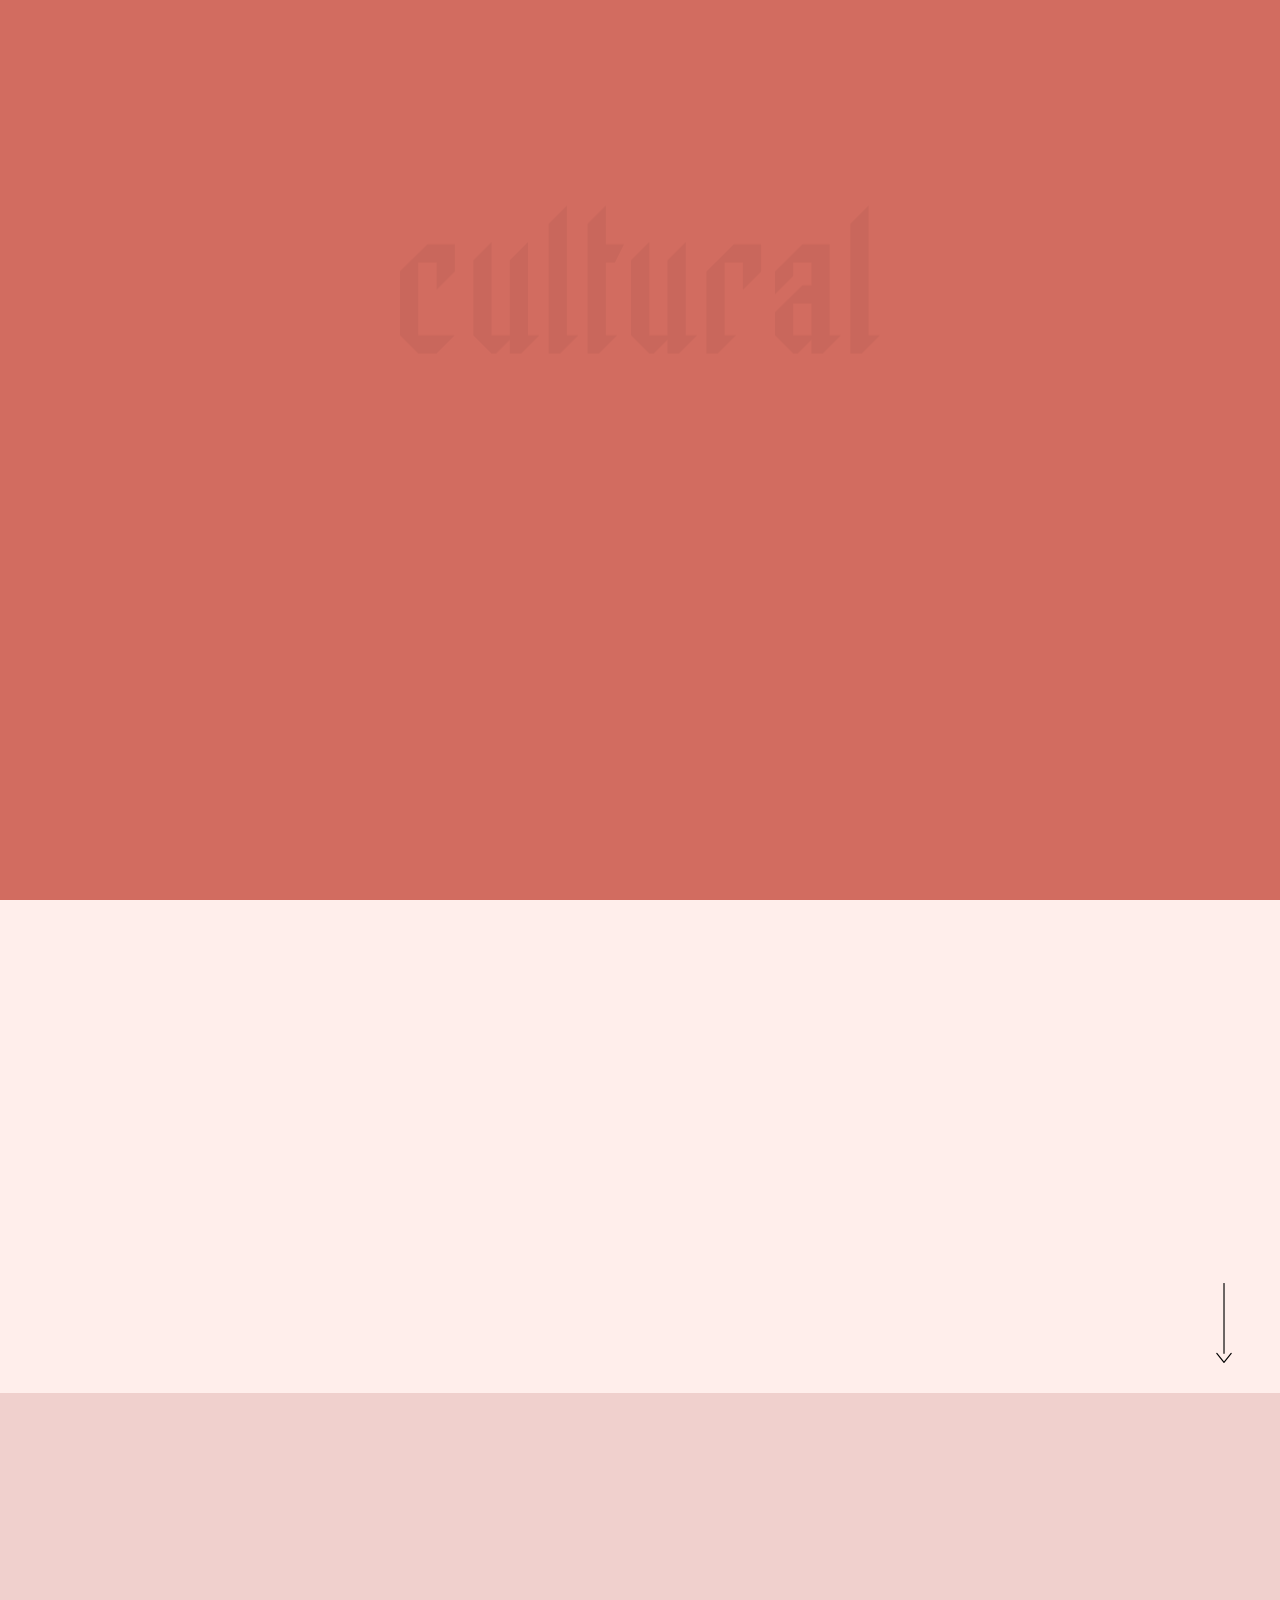
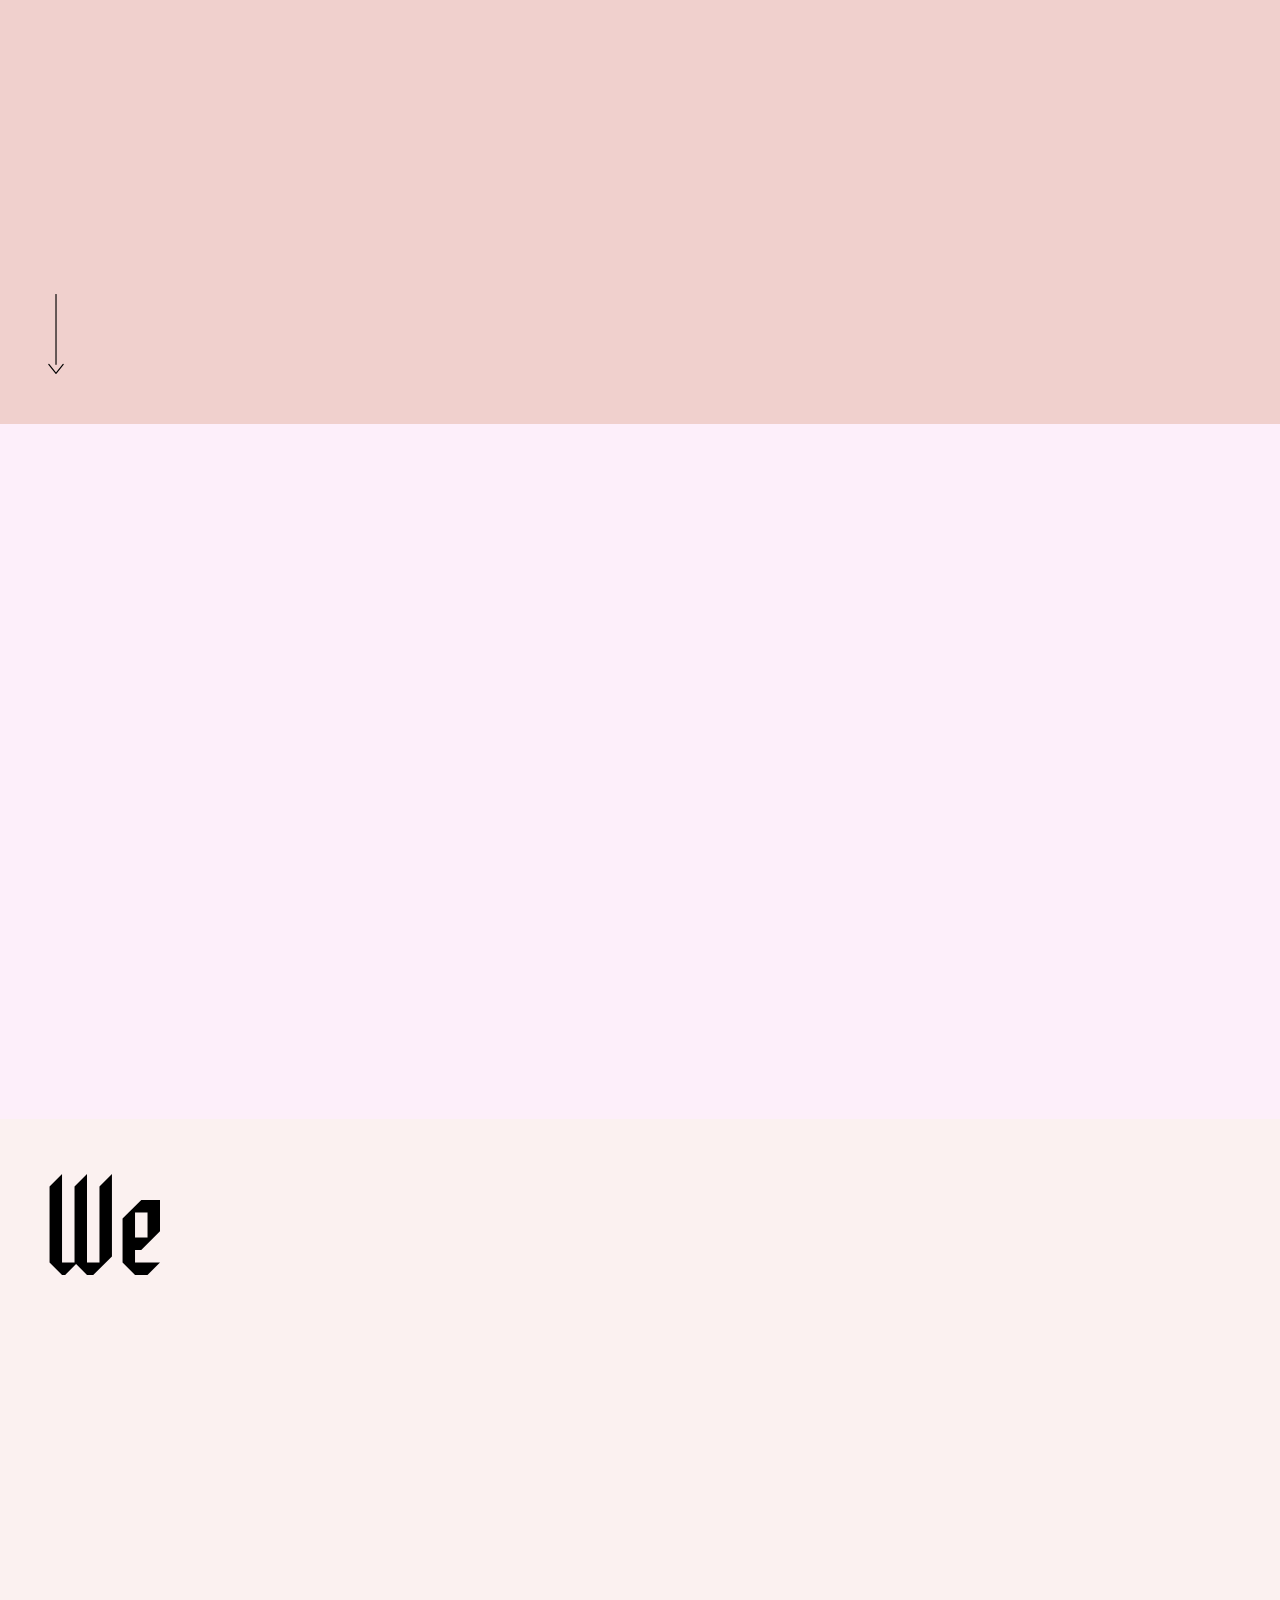
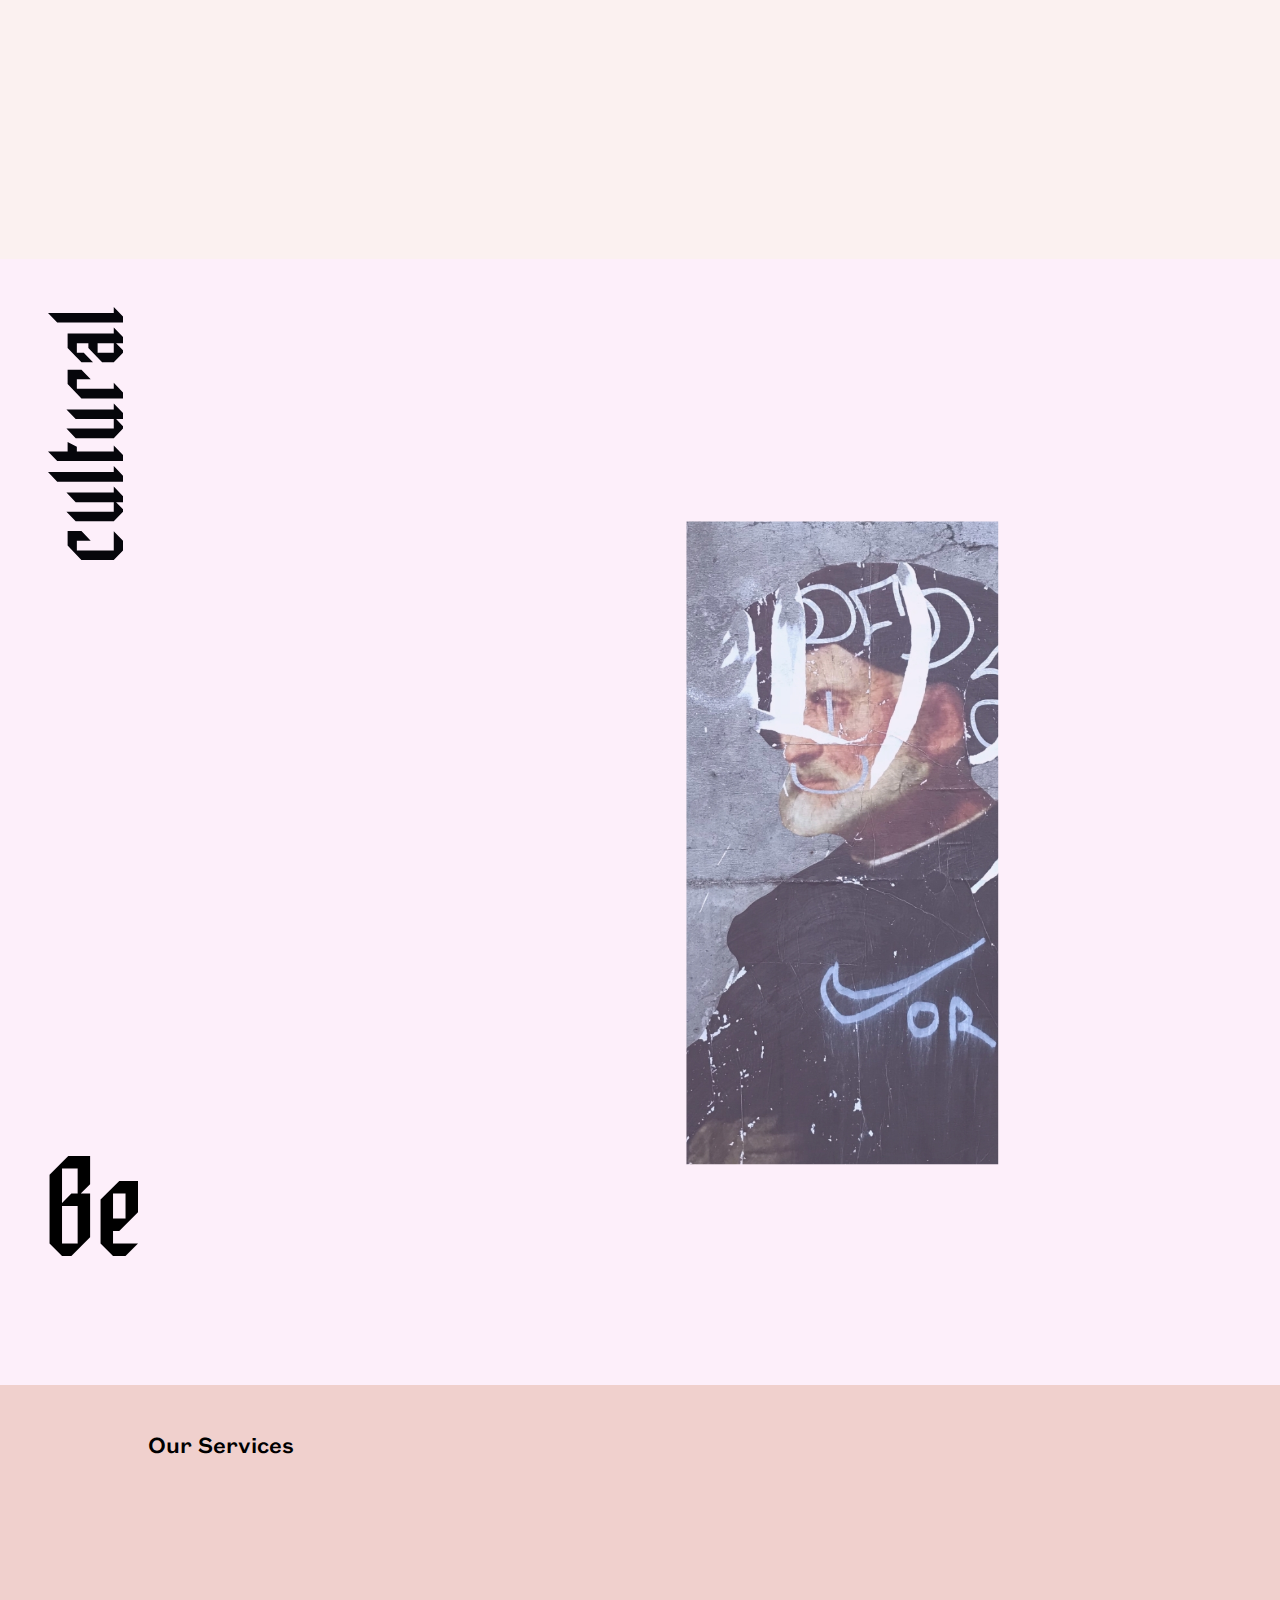
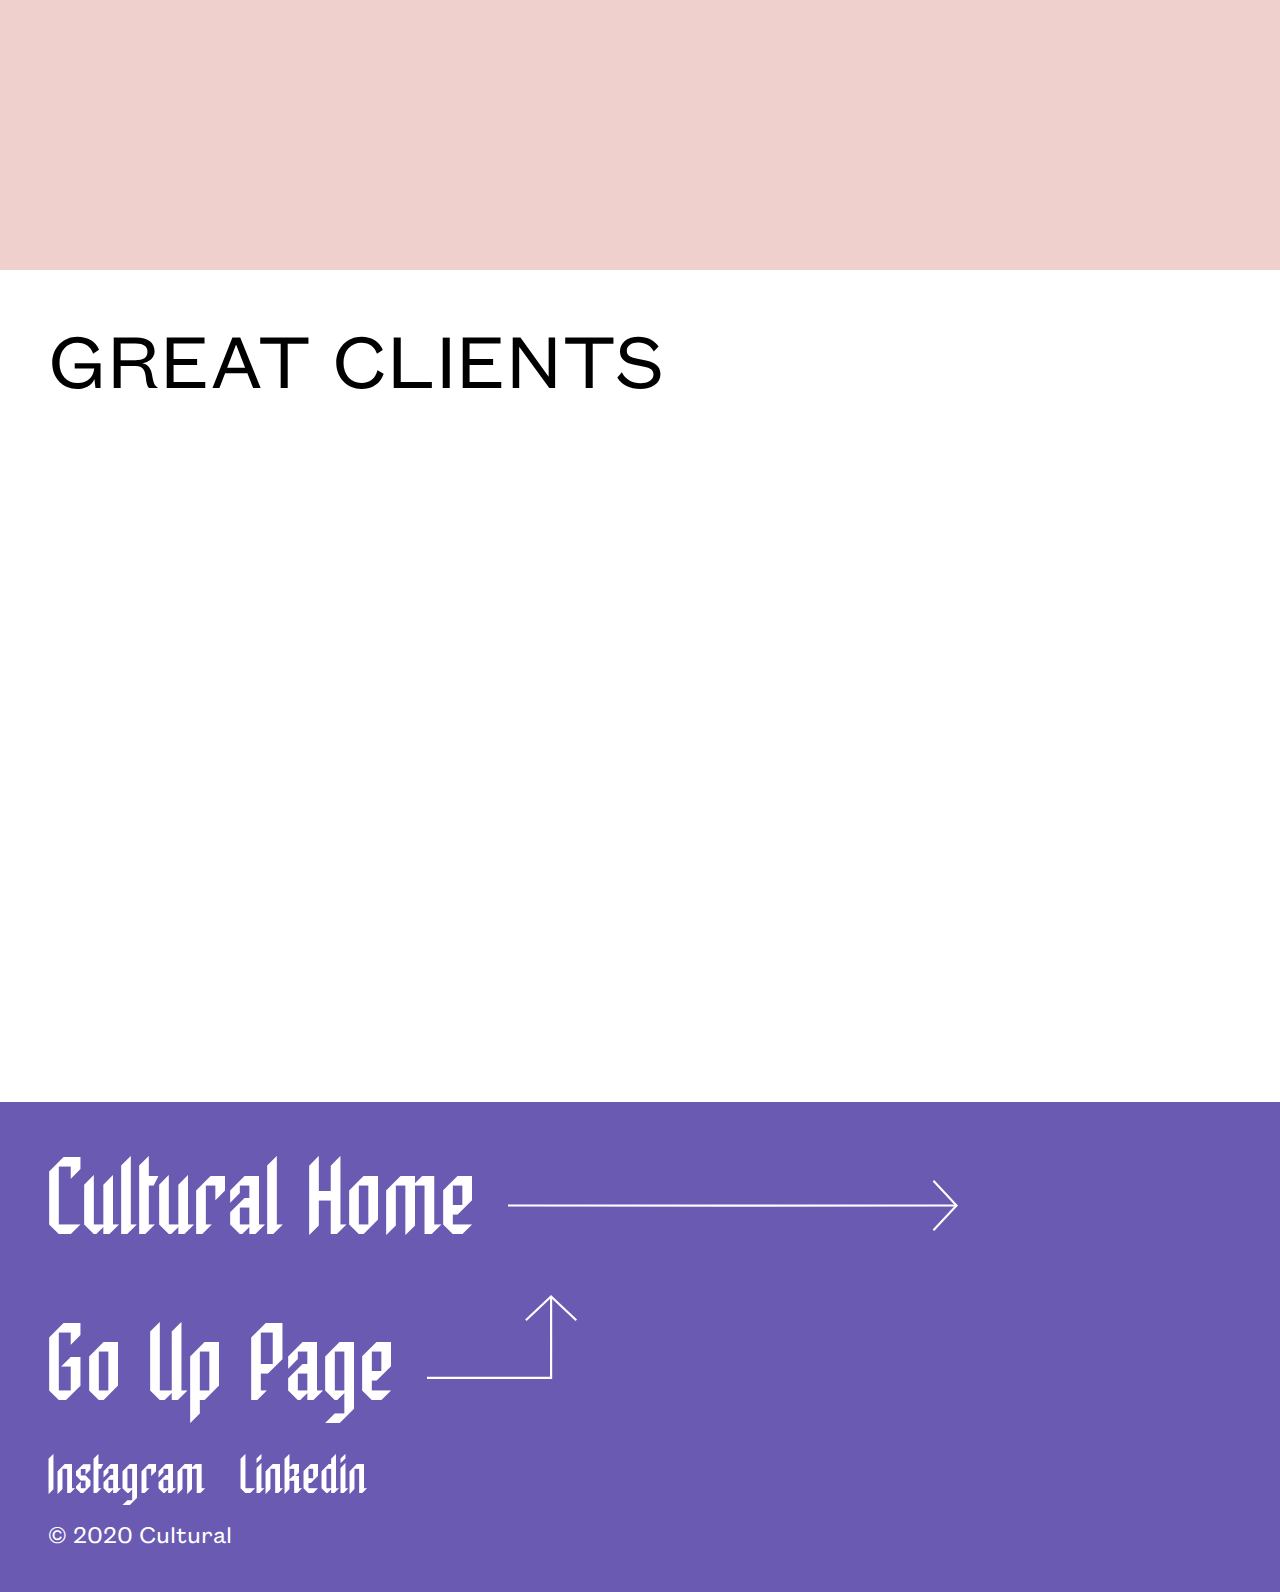
==== about.html @ f769b7cd "9/6" ====
<!doctype html>
<html lang="en">
<head>
    <meta charset="UTF-8">
    <meta name="viewport"
          content="width=device-width, user-scalable=no, initial-scale=1.0, maximum-scale=1.0, minimum-scale=1.0">
    <meta http-equiv="X-UA-Compatible" content="ie=edge">
    <title>Cultural</title>
    <link rel="stylesheet" href="css/style.css">
</head>
<body class="overflow-hidden">
<div class="smooth-scroll">
    <div class="page-container about-page">
        <div class="placeholder-container">
            <span></span>
            <div class="placeholder">
                <div class="placeholder-img w-100 text-center">
                    <img src="images/logo.svg" alt="image"/>
                </div>
            </div>
        </div>

        <header id="header">
            <div class="container-fluid px-lg-5 position-relative">
                <div class="row align-items-center">
                    <div class="col">
                        <div class="head-logo">
                            <a class="logo" href="index.html">
                                <img src="images/logo.svg" alt="image"/>
                            </a>
                        </div><!--head logo-->
                    </div>
                    <div class="col-auto">
                        <ul class="d-lg-flex d-none align-items-center list-unstyled menu-list m-0">
                            <li><a href="work.html">Work</a></li>
                            <li><a href="about.html">About </a></li>
                            <li><a href="connect.html">Connect</a></li>
                        </ul>
                        <div id="menu-btn"
                             class="custom-menu align-items-center justify-content-center d-lg-none d-flex">
                            <div class="menu-line-container">
                                <span class="line1"></span>
                                <span class="line2"></span>
                            </div>
                        </div>
                        <div class="mobile-menu">
                            <ul class="list-unstyled">
                                <li class="one"><a href="work.html">Work</a></li>
                                <li class="tow"><a href="about.html">About </a></li>
                                <li class="three"><a href="connect.html">Connect</a></li>
                            </ul>
                        </div>
                    </div>
                </div>
            </div>
        </header>

        <div class="container-fluid px-lg-5">
            <div class="row">
                <div class="col-12">
                    <section class="position-relative about-first-section">
                        <div class="container1">
                            <div class="big-top-title pb-4">
                                <h2>
                            <span class="text-hidden">
                                We are a Dubai
                            </span>
                                </h2>
                                <h2>
                            <span class="text-hidden">
                                based Creative
                            </span>
                                </h2>
                                <h2>
                            <span class="text-hidden">
                                Raconteurs Studio.
                            </span>
                                </h2>
                            </div>
                            <div class="section-img-container">
                                <div class="row justify-content-center">
                                    <div class="col-lg-8 text-center">
                                        <img src="images/img43.jpg" class="img-fluid" alt="">
                                    </div>
                                </div>
                            </div>
                            <div class="big-top-title pb-lg-5 t-1">
                                <h2>
                            <span class="text-hidden">
                                Cultural represents
                            </span>
                                </h2>
                                <h2>
                            <span class="text-hidden">
                                a group of nomad,
                            </span>
                                </h2>
                                <h2>
                            <span class="text-hidden">
                                modern storytellers.
                            </span>
                                </h2>
                            </div>
                        </div>
                        <a href="javascript:void(0)" data-goTo="#section-2" class="arrow-down arrow-down-right go-to">
                            <img src="images/arrow-down.svg" alt="">
                        </a>
                    </section>

                </div>
            </div>
        </div>
        <section class=" about-second-section py-4" id="section-2">
            <div class="container-fluid px-lg-5">
                <div class="position-relative">
                    <h2>
                        For the culture, by
                        <br>
                        the culture.
                    </h2>

                    <div class="description-container text-right d-pl">
                        <p>
                            Cultural is a branding identity development agency that gravitates around one central point:
                            <br>
                            identifying the clients identity.
                            <br>
                            A narrative spoken by you, and visualized by us.
                        </p>
                    </div>

                    <a href="javascript:void(0)" data-goTo="#section-3" class="arrow-down arrow-down-left go-to">
                        <img src="images/arrow-down.svg" alt="">
                    </a>
                </div>
            </div>
        </section>
        <div class="bg-1">
            <div class="container-fluid px-lg-5">
                <section class="about-third-section pt-4 pb-lg-4 position-relative " id="section-3">
                    <div class="row mt-lg-4">
                        <div class="col-lg-9">
                            <img src="images/img44.jpg" class="full-width-img" alt="">
                        </div>
                        <div class="col-lg-3">
                            <div class="position-relative">
                                <div class="desc-2-container">
                                    <p>
                                        Stimulated by the essence of culture, inspired to share their vision as
                                        connoisseur creators to be the pioneers of illuminating the stories of
                                        storytellers.
                                        <br>
                                        Thus, Cultural was born.
                                    </p>
                                </div>
                            </div>
                        </div>
                    </div>

                    <a href="javascript:void(0)" data-goTo="#section-4" class="arrow-down arrow-down-right go-to">
                        <img src="images/arrow-down.svg" alt="">
                    </a>
                </section>
            </div>
        </div>

        <div class="bg-2">
            <div class="container-fluid px-lg-5">
                <section class="about-fourth-section position-relative py-4 pb-lg-5  " id="section-4">
                    <span class="v-line"></span>
                    <div class="row mt-lg-4">
                        <div class="col-auto order-lg-0 order-1 pr-0">
                            <h3 class="we">
                                We
                            </h3>
                        </div>
                        <div class="col-lg-4 col order-lg-1 order-2">
                            <div class="position-relative">
                                <div class="desc-3-container">
                                    <p>
                                        are ‘visual tellers’ rather than storytellers, we believe in creating,
                                        expressing and carrying the responsibility to convey your story spot-on, setting
                                        the bar higher, tapping into culture, creating meaning and making that identity
                                        real.
                                    </p>
                                </div>
                            </div>
                        </div>
                        <div class="col-lg order-lg-2 order-0">
                            <img src="images/img45.jpg" class="full-width-img" alt="">
                        </div>
                    </div>
                </section>
            </div>
        </div>

        <div class="bg-1">
            <div class="container-fluid px-lg-5">
                <section class="about-fifth-section py-5 position-relative">
                    <span class="v-line"></span>
                    <div class="cultural-section">
                        <div class="row">
                            <div class="col-auto">
                                <img src="images/logo-v.svg" alt="">
                            </div>
                            <div class="col">
                                <p>
                                    We believe in creating your brand image, name, and strategy to demonstrate your sole
                                    vision with uncultivated new concepts through powerful designs and appealing
                                    concepts.
                                </p>
                            </div>
                        </div>
                    </div>
                    <div class="section-img-container">
                        <div class="row justify-content-end">
                            <div class="col-lg-8">
                                <img src="images/img46.jpg" class="full-width-img clip-path" alt="">
                            </div>
                        </div>
                    </div>
                    <div class="be-section">
                        <div class="row align-items-lg-center">
                            <div class="col-auto">
                                <h3 class="be">
                                    Be
                                </h3>
                            </div>
                            <div class="col">
                                <p>
                                    engaged in all phases and aspects, to fully create your visual movement.
                                </p>
                            </div>
                        </div>
                    </div>
                </section>
            </div>
        </div>

        <section class="our-service-section  py-lg-5 py-4">
            <div class="container-fluid px-lg-5">
                <div class="our-service-outer position-relative">
                    <div class="v-line"></div>
                    <div class="row">
                        <div class="col-lg-12">
                            <h4 class="title-1">
                                Our Services
                            </h4>
                            <div class="service-accordion">
                                <div id="accordion">
                                    <div class="card">
                                        <div class="card-header" id="headingOne">
                                            <h5 class="mb-0">
                                                <button class="btn btn-link" data-toggle="collapse"
                                                        data-target="#collapseOne" aria-expanded="false"
                                                        aria-controls="collapseOne">
                                                    Brand Strategy
                                                </button>
                                            </h5>
                                        </div>

                                        <div id="collapseOne" class="collapse" aria-labelledby="headingOne"
                                             data-parent="#accordion">
                                            <div class="card-body">
                                                <ul class="list-unstyled">
                                                    <li>brand story</li>
                                                    <li>Discovery & research</li>
                                                    <li>
                                                        Competitors brand positioning
                                                    </li>
                                                    <li>
                                                        Brand values
                                                    </li>
                                                    <li>
                                                        Brand persona & benefits
                                                    </li>
                                                    <li>
                                                        Brand voice & personality
                                                    </li>
                                                    <li>
                                                        Naming
                                                    </li>
                                                </ul>
                                            </div>
                                        </div>
                                    </div>
                                    <div class="card">
                                        <div class="card-header" id="headingTwo">
                                            <h5 class="mb-0">
                                                <button class="btn btn-link collapsed" data-toggle="collapse"
                                                        data-target="#collapseTwo" aria-expanded="false"
                                                        aria-controls="collapseTwo">
                                                    Brand Identity
                                                </button>
                                            </h5>
                                        </div>
                                        <div id="collapseTwo" class="collapse" aria-labelledby="headingTwo"
                                             data-parent="#accordion">
                                            <div class="card-body">
                                                <ul class="list-unstyled">
                                                    <li>Logo identity system</li>
                                                    <li>Brand messaging</li>
                                                    <li>
                                                        Brand language
                                                    </li>
                                                </ul>
                                            </div>
                                        </div>
                                    </div>
                                    <div class="card">
                                        <div class="card-header" id="headingThree">
                                            <h5 class="mb-0">
                                                <button class="btn btn-link collapsed" data-toggle="collapse"
                                                        data-target="#collapseThree" aria-expanded="false"
                                                        aria-controls="collapseThree">
                                                    Brand Communication
                                                </button>
                                            </h5>
                                        </div>
                                        <div id="collapseThree" class="collapse" aria-labelledby="headingThree"
                                             data-parent="#accordion">
                                            <div class="card-body">
                                                <ul class="list-unstyled">
                                                    <li>Print collaterals ( stationery elements, packaging)</li>
                                                    <li>Online & offline activation ( campaign)</li>
                                                    <li>
                                                        Digital collaterals ( marketing activation , App/Web/Social
                                                        media planning )
                                                    </li>
                                                    <li>
                                                        Outdoor activations ( stands & advertisement )
                                                    </li>
                                                </ul>
                                            </div>
                                        </div>
                                    </div>
                                </div>
                            </div>
                        </div>
                    </div>
                </div>
            </div>
        </section>

        <section class="our-client-section py-5">
            <div class="container-fluid px-lg-5">
                <h2>
                    GREAT CLIENTS
                </h2>
                <div class="row justify-content-center">
                    <div class="col-lg-10">
                        <div class="row justify-content-center">
                            <div class="col-lg-4 col-6">
                                <div class="clint-img-container">
                                    <img src="images/client/1.png" alt="">
                                </div>
                            </div>
                            <div class="col-lg-4 col-6">
                                <div class="clint-img-container">
                                    <img src="images/client/2.png" alt="">
                                </div>
                            </div>
                            <div class="col-lg-4 col-6">
                                <div class="clint-img-container">
                                    <img src="images/client/3.png" alt="">
                                </div>
                            </div>
                            <div class="col-lg-4 col-6">
                                <div class="clint-img-container">
                                    <img src="images/client/4.png" alt="">
                                </div>
                            </div>
                            <div class="col-lg-4 col-6">
                                <div class="clint-img-container">
                                    <img src="images/client/5.png" alt="">
                                </div>
                            </div>
                            <div class="col-lg-4 col-6">
                                <div class="clint-img-container">
                                    <img src="images/client/6.png" alt="">
                                </div>
                            </div>
                            <div class="col-lg-4 col-6">
                                <div class="clint-img-container">
                                    <img src="images/client/7.png" alt="">
                                </div>
                            </div>
                            <div class="col-lg-4 col-6">
                                <div class="clint-img-container">
                                    <img src="images/client/8.png" alt="">
                                </div>
                            </div>
                            <div class="col-lg-4 col-6">
                                <div class="clint-img-container">
                                    <img src="images/client/9.png" alt="">
                                </div>
                            </div>
                            <div class="col-lg-4 col-6">
                                <div class="clint-img-container">
                                    <img src="images/client/10.png" alt="">
                                </div>
                            </div>
                            <div class="col-lg-4 col-6">
                                <div class="clint-img-container">
                                    <img src="images/client/11.png" alt="">
                                </div>
                            </div>
                        </div>
                    </div>
                </div>

            </div>
        </section>

        <footer class="main-footer">
            <div class="container-fluid px-lg-5">
                <div>
                    <a href="index.html" class="big-footer-link d-inline-block">
                        <div class="row align-items-center">
                            <div class="col-auto">
                                Cultural Home
                            </div>
                            <div class="col">
                                <img src="images/arrow-right.svg" class="img-fluid arrow-right" alt="">
                            </div>
                        </div>
                    </a>
                </div>
                <div class=" mt-3">
                    <a href="javascript:void(0)" data-goto="#header" class="big-footer-link go-to d-inline-block">
                        <div class="row align-items-end">
                            <div class="col-auto">
                                Go Up Page
                            </div>
                            <div class="col-lg-auto col">
                                <img src="images/arrow-up.svg" class="img-fluid arrow-up" alt="">
                            </div>
                        </div>
                    </a>
                </div>
                <ul class="footer-social list-inline">
                    <li class="list-inline-item">
                        <a href="#">
                            Instagram
                        </a>
                    </li>
                    <li class="list-inline-item">
                        <a href="#">
                            Linkedin
                        </a>
                    </li>
                </ul>
                <p>
                    © 2020 Cultural
                </p>
            </div>
        </footer>
    </div>
</div>


<script src="js/jquery-3.4.1.min.js"></script>
<!--page js-->
<script src="js/bootstrap.min.js"></script>
<script src="js/gsap.min.js"></script>
<script src="js/ScrollTrigger.min.js"></script>
<script src="js/ScrollToPlugin.min.js"></script>
<script src="js/locomotive-scroll.min.js"></script>
<script src="js/main.js"></script>
<script>


</script>
</body>
</html>
---- css/style.css ----
@import url(bootstrap.min.css);@import url(locomotive-scroll.css);@font-face{font-family:Grotesk;src:url(../fonts/FoundersGroteskText-Regular.otf);font-weight:400}@font-face{font-family:Grotesk;src:url(../fonts/FoundersGroteskText-Medium.otf);font-weight:500}@font-face{font-family:Grotesk;src:url(../fonts/FoundersGroteskText-Bold.otf);font-weight:700}@font-face{font-family:Blak;src:url(../fonts/BlakNormal.otf);font-weight:700}body{color:#000;font-family:Grotesk, 'sans-serif'}a{text-decoration:none;-webkit-transition:all ease-in-out 0.3s;transition:all ease-in-out 0.3s}a:hover{text-decoration:none}.page-container{position:relative;background-color:#f5f5f5;padding-top:110px}.page-container.about-page{background-color:#FFEEEB}.page-container.about-page footer.main-footer{margin-top:0}.placeholder-container{overflow:hidden;position:fixed;top:0;left:0;right:0;width:100%;height:100vh;z-index:10000;bottom:0}.placeholder-container span{position:absolute;width:250%;height:100vh;z-index:99;left:-75%;top:0;background-color:#000}.placeholder-container .placeholder{position:absolute;width:250%;height:100vh;z-index:99999;background-color:#D26C60;left:-75%;top:0;display:-webkit-box;display:-ms-flexbox;display:flex;-webkit-box-orient:vertical;-webkit-box-direction:normal;-ms-flex-direction:column;flex-direction:column;-webkit-box-align:center;-ms-flex-align:center;align-items:center;-webkit-box-pack:center;-ms-flex-pack:center;justify-content:center}.placeholder-container .placeholder img{width:15%;height:auto;opacity:1;-webkit-animation-name:arrow-animate;animation-name:arrow-animate;-webkit-animation-duration:3s;animation-duration:3s;-webkit-animation-iteration-count:infinite;animation-iteration-count:infinite}.main-wrapper{position:relative;height:100vh;background-color:#D26C60}#header{position:absolute;right:0;top:0;left:0;z-index:10;padding:30px 0}#header .logo img{opacity:0;height:50px;width:auto}@media (max-width: 991.98px){#header .logo img{height:40px}}#header .menu-list li:not(:last-child){margin-right:30px}#header .menu-list li{opacity:0;-webkit-transform:scale(0.5) translateX(-70px);transform:scale(0.5) translateX(-70px)}#header .menu-list li a{font-weight:500;font-size:30px;color:#000;-webkit-transition:all ease-in-out 0.6s;transition:all ease-in-out 0.6s}#header .menu-list li.hover a{color:#000}#header .menu-list li.notHover a{color:rgba(0,0,0,0.5)}#myVideo{position:fixed;right:0;top:0;bottom:0;display:block;margin:0 auto;min-width:100%;min-height:100%}#footer{background-color:rgba(210,108,96,0.8);position:absolute;bottom:0;right:0;left:0;z-index:9;padding:10px 0}#footer p{font-size:30px}@media (max-width: 991.98px){#footer p{font-size:20px}}#footer a{color:#000;font-size:30px;font-family:Blak, "sans-serif"}@media (max-width: 991.98px){#footer a{font-size:20px}}#footer a:first-child{margin-right:15px}#footer a:hover{color:#6A5AB2}.mobile-menu{overflow:hidden;opacity:0;display:none;-webkit-box-align:center;-ms-flex-align:center;align-items:center;-webkit-box-pack:center;-ms-flex-pack:center;justify-content:center;position:fixed;top:0;left:0;right:0;height:100vh;z-index:11;background-color:#D26C60;width:100%}.mobile-menu ul{margin:0}.mobile-menu ul li{opacity:0;text-align:center}.mobile-menu ul li:nth-child(odd){-webkit-transform:translateX(150px);transform:translateX(150px)}.mobile-menu ul li.tow{-webkit-transform:translateX(-150px);transform:translateX(-150px)}.mobile-menu ul li:not(:last-child){margin-bottom:20px}.mobile-menu ul li a{font-size:70px;font-weight:500;color:#000}#menu-btn{position:absolute;top:50%;-webkit-transform:translateY(-50%);transform:translateY(-50%);right:15px;z-index:12;height:60px;width:60px;border-radius:50%;border:1px solid #000;cursor:pointer}#menu-btn .menu-line-container{width:100%;position:relative}#menu-btn span{position:absolute;width:70%;left:50%;-webkit-transform:translateX(-50%);transform:translateX(-50%);height:2px;background-color:#000}#menu-btn span.line1{top:-5px}#menu-btn span.line2{top:5px}.big-top-title.big-top-title-2 h2{font-size:7.2vw}.big-top-title.big-top-title-2 h2.title-big-2{font-size:7vw;height:7.2vw}.big-top-title.big-top-title-2 h2.title-big-2 span{top:-2vw}.big-top-title h2{font-size:8.2vw;font-weight:500;overflow:hidden;position:relative;height:9.2vw;margin:0}.big-top-title h2 span{position:absolute;z-index:4;display:block;line-height:9vw}@media (min-width: 992px){.first-section{height:calc(100vh - 110px)}}.arrow-down{position:absolute;bottom:40px;-webkit-animation-name:arrow-animate;animation-name:arrow-animate;-webkit-animation-duration:2s;animation-duration:2s;-webkit-animation-iteration-count:infinite;animation-iteration-count:infinite}.arrow-down img{height:80px;width:auto}@media (max-width: 1199.98px){.arrow-down{display:none}}.arrow-down-right{right:0}.arrow-down-left{left:0}@-webkit-keyframes arrow-animate{0%{-webkit-transform:translateY(-20px);transform:translateY(-20px);opacity:0.5}50%{-webkit-transform:translateY(0);transform:translateY(0);opacity:1}100%{-webkit-transform:translateY(-20px);transform:translateY(-20px);opacity:0.5}}@keyframes arrow-animate{0%{-webkit-transform:translateY(-20px);transform:translateY(-20px);opacity:0.5}50%{-webkit-transform:translateY(0);transform:translateY(0);opacity:1}100%{-webkit-transform:translateY(-20px);transform:translateY(-20px);opacity:0.5}}.full-width-img{width:100%;height:auto}.main-title{-webkit-transition:all ease 0.2s;transition:all ease 0.2s;font-family:Blak, 'sans-serif';font-size:100px;text-transform:uppercase}@media (max-width: 991.98px){.main-title{font-size:48px}}.main-title.top-left-main-title{top:-60px;left:15px;position:absolute;z-index:2}@media (max-width: 991.98px){.main-title.top-left-main-title{top:-28px}}.main-title.bottom-right-main-title{bottom:0;right:15px;position:absolute;z-index:2;margin:0}.scale-rotate-img img{-webkit-transform:scale(1.2) rotate(5deg);transform:scale(1.2) rotate(5deg)}.scale-rotate-img-reverse img{-webkit-transform:scale(1.2) rotate(-5deg);transform:scale(1.2) rotate(-5deg)}.my-breadcrumb{font-size:20px}.my-breadcrumb span{border-bottom:1px solid #000}.card-container{position:relative}.card-container a{overflow:hidden;-webkit-clip-path:polygon(30% 10%, 70% 10%, 70% 90%, 30% 90%);clip-path:polygon(30% 10%, 70% 10%, 70% 90%, 30% 90%);display:block;-webkit-transform:translateY(150px);transform:translateY(150px);-webkit-transition:none;transition:none}.card-container.card-1 .my-breadcrumb{position:absolute;top:0;left:105%;width:50%;line-height:25px}@media (max-width: 991.98px){.card-container.card-1 .my-breadcrumb{position:static;margin-bottom:40px}}.card-container.card-2 .my-breadcrumb{position:absolute;bottom:0;right:105%;width:50%;line-height:25px;text-align:right}@media (max-width: 991.98px){.card-container.card-2 .my-breadcrumb{position:static;float:right}}@media (min-width: 768px){.card-container.card-2{margin-top:70%}}.card-container .top-right-main-title{position:absolute;top:15px;left:15px;color:white}.card-container .bottom-left-main-title{position:absolute;color:white;bottom:15px;left:15px}.main-footer{padding-bottom:20px;padding-top:20px;margin-top:70px;background-color:#6A5AB2;color:white}@media (max-width: 991.98px){.main-footer{margin-top:40px}}.main-footer a{font-family:Blak, 'sans-serif';color:white}.main-footer a.big-footer-link{font-size:100px}@media (max-width: 991.98px){.main-footer a.big-footer-link{font-size:40px}}.main-footer p{color:white;font-size:25px}@media (max-width: 991.98px){.main-footer p{font-size:20px;margin-bottom:0}}.arrow-right{max-width:450px;width:100%}.arrow-up{max-width:150px;position:relative;top:-35px}@media (max-width: 991.98px){.arrow-up{max-width:80px;top:-24px}}.footer-social{margin-bottom:5px}.footer-social li:not(:last-child){margin-right:30px}.footer-social li a{color:white;font-family:Blak, "sans-serif";font-size:50px}@media (max-width: 991.98px){.footer-social li a{font-size:30px}}.mt-30{margin-top:30px}.y-150{-webkit-transform:translateY(150px);transform:translateY(150px)}.clip-path{-webkit-clip-path:polygon(30% 10%, 70% 10%, 70% 90%, 30% 90%);clip-path:polygon(30% 10%, 70% 10%, 70% 90%, 30% 90%);overflow:hidden}.opacity-0{opacity:0}.paragraph p{font-size:25px}@media (max-width: 991.98px){.paragraph p{font-size:16px}}.about-first-section .section-img-container{margin-top:-7vw}.about-first-section .big-top-title h2{font-size:9.3vw;height:10vw}@media (max-width: 991.98px){.about-first-section .big-top-title h2 span{line-height:8vw}}.t-1{margin-top:-7vw}.about-first-section{padding-bottom:80px;position:relative}@media (max-width: 1199.98px){.about-first-section{padding-bottom:40px}}.about-first-section .arrow-down-right{bottom:30px}.about-first-section .section-img-container img{-webkit-transform:translateY(100px);transform:translateY(100px);-webkit-clip-path:polygon(0 0, 0 0, 0 100%, 0 100%);clip-path:polygon(0 0, 0 0, 0 100%, 0 100%)}.about-second-section{background-color:#F0D0CD;overflow:hidden}.about-second-section .arrow-down{bottom:10px}.about-second-section h2{font-size:9vw;font-family:Blak, 'sans-serif';line-height:9vw;margin-bottom:30px;opacity:0;-webkit-transform:translateY(100px);transform:translateY(100px)}@media (max-width: 991.98px){.about-second-section h2{font-size:45px;margin-bottom:20px;line-height:1.1}}.description-container.d-pl{padding-left:22vw}@media (max-width: 991.98px){.description-container.d-pl{padding-left:0}}.description-container p{opacity:0;-webkit-transform:translateY(100px);transform:translateY(100px);font-size:3.2vw}@media (max-width: 1199.98px){.description-container p{font-size:25px;text-align:left !important}}@media (max-width: 991.98px){.description-container p{font-size:17px}}.bg-1{background-color:#FDEFFA}.desc-2-container{position:absolute;top:20px;right:15px;width:66vw;text-align:right}@media (max-width: 991.98px){.desc-2-container{position:static;width:100%}.desc-2-container p{font-size:16px}}.desc-2-container p{font-size:3.4vw}.about-third-section .arrow-down-right{right:60px}.about-third-section p{opacity:0;-webkit-transform:translateY(50px);transform:translateY(50px);margin-bottom:0}@media (max-width: 991.98px){.about-third-section p{margin-top:15px;font-size:17px}}.about-third-section img{-webkit-clip-path:polygon(0 0, 0 0, 0 100%, 0 100%);clip-path:polygon(0 0, 0 0, 0 100%, 0 100%)}.we{position:relative;font-size:130px;line-height:120px;font-family:Blak, "sans-serif"}@media (max-width: 1199.98px){.we{font-size:50px;line-height:57px;margin-top:20px}}.v-line{top:0;position:absolute;display:block;width:2px;height:83%;left:50px;background-color:#000}@media (max-width: 1199.98px){.v-line{display:none}}.about-fourth-section .v-line{top:188px;height:0}.about-fourth-section img{-webkit-clip-path:polygon(100% 0, 100% 0, 100% 100%, 100% 100%);clip-path:polygon(100% 0, 100% 0, 100% 100%, 100% 100%)}.desc-3-container{position:absolute;left:0;top:5px;width:43vw;z-index:2}.desc-3-container p{font-size:3.2vw;opacity:0;-webkit-transform:translateY(50px);transform:translateY(50px)}@media (max-width: 1199.98px){.desc-3-container{position:static;width:100%;margin-top:20px}.desc-3-container p{font-size:17px}}.bg-2{background-color:#FBF1F0}.cultural-section{position:relative;z-index:2}@media (max-width: 1199.98px){.cultural-section{margin-bottom:20px}}.cultural-section img{width:75px;height:auto}@media (max-width: 1199.98px){.cultural-section img{width:32px}}.cultural-section p{opacity:0;-webkit-transform:translateY(50px);transform:translateY(50px);font-size:3.2vw;margin-top:-7px;margin-bottom:0}@media (max-width: 1199.98px){.cultural-section p{font-size:17px}}@media (min-width: 992px){.about-fifth-section{padding-bottom:90px !important}}.about-fifth-section .v-line{top:370px;height:0}.about-fifth-section .section-img-container{margin-top:-9.3vw}@media (max-width: 991.98px){.about-fifth-section .section-img-container{margin-top:0}}.about-fifth-section .be-section{margin-top:-9vw}@media (max-width: 991.98px){.about-fifth-section .be-section{margin-top:0}}.about-fifth-section .be-section .be{position:relative;font-size:130px;line-height:120px;font-family:Blak, "sans-serif"}@media (max-width: 1199.98px){.about-fifth-section .be-section .be{font-size:50px;line-height:57px;margin-top:20px}}.about-fifth-section .be-section p{font-size:4.3vw;opacity:0;-webkit-transform:translateY(50px);transform:translateY(50px);margin-bottom:0}@media (max-width: 991.98px){.about-fifth-section .be-section p{margin-top:15px;font-size:17px}}.our-service-section{background-color:#F0D0CD}.our-service-section .our-service-outer .v-line{height:0;top:-110px}@media (min-width: 992px){.our-service-section .our-service-outer{padding-left:100px;padding-right:100px}}.our-service-section .title-1{margin-bottom:30px}.our-service-section .service-accordion{padding-top:50px;padding-bottom:50px}.our-service-section .service-accordion .card-body{padding:0}.our-service-section .service-accordion .card-body ul{padding-left:5px}.our-service-section .service-accordion .card-body ul li{font-size:20px}@media (max-width: 991.98px){.our-service-section .service-accordion .card-body ul li{font-size:15px}}.our-service-section .service-accordion .card{opacity:0;-webkit-transform:translateY(100px);transform:translateY(100px);border:0;background-color:transparent}.our-service-section .service-accordion .card .card-header{border-bottom:0;border-radius:0;background-color:transparent;padding:0}.our-service-section .service-accordion .card .card-header button{display:block;position:relative;padding:0;width:100%;text-align:left;text-decoration:none;color:#000;font-size:50px}@media (max-width: 991.98px){.our-service-section .service-accordion .card .card-header button{font-size:25px}}.our-service-section .service-accordion .card .card-header button:before{content:'';display:block;position:absolute;right:0;top:50%;-webkit-transform:translateY(-50%);transform:translateY(-50%);width:40px;background-color:#000;height:3px;border-radius:30px;-webkit-transition:all ease-in-out 0.4s;transition:all ease-in-out 0.4s}@media (max-width: 991.98px){.our-service-section .service-accordion .card .card-header button:before{width:20px;height:2px}}.our-service-section .service-accordion .card .card-header button:after{content:'';display:block;position:absolute;right:0;top:50%;-webkit-transform:translateY(-50%);transform:translateY(-50%);width:40px;background-color:#000;height:3px;border-radius:30px;-webkit-transition:all ease-in-out 0.4s;transition:all ease-in-out 0.4s}@media (max-width: 991.98px){.our-service-section .service-accordion .card .card-header button:after{width:20px;height:2px}}.our-service-section .service-accordion .card .card-header button:hover{text-decoration:none}.our-service-section .service-accordion .card .card-header button[aria-expanded="false"]:after{-webkit-transform:rotate(90deg) translate(-1px, -1px);transform:rotate(90deg) translate(-1px, -1px)}@media (max-width: 991.98px){.our-service-section .service-accordion .card .card-header button[aria-expanded="false"]:after{-webkit-transform:rotate(90deg) translate(0, 0);transform:rotate(90deg) translate(0, 0)}}.our-service-section .service-accordion .card .card-header button[aria-expanded="false"]:before{-webkit-transform:rotate(180deg);transform:rotate(180deg)}.our-client-section{background-color:white}.our-client-section h2{font-size:80px;font-weight:400;margin-bottom:40px}@media (max-width: 991.98px){.our-client-section h2{font-size:28px;margin-bottom:15px}}.our-client-section .clint-img-container{display:-webkit-box;display:-ms-flexbox;display:flex;-webkit-box-align:center;-ms-flex-align:center;align-items:center;-webkit-box-pack:center;-ms-flex-pack:center;justify-content:center;height:150px;opacity:0}@media (max-width: 991.98px){.our-client-section .clint-img-container{height:130px}}.our-client-section .clint-img-container img{max-height:100px;max-width:58%;-webkit-filter:grayscale(100%);filter:grayscale(100%)}@media (max-width: 991.98px){.our-client-section .clint-img-container img{max-width:85%}}

/*# sourceMappingURL=style.css.map */
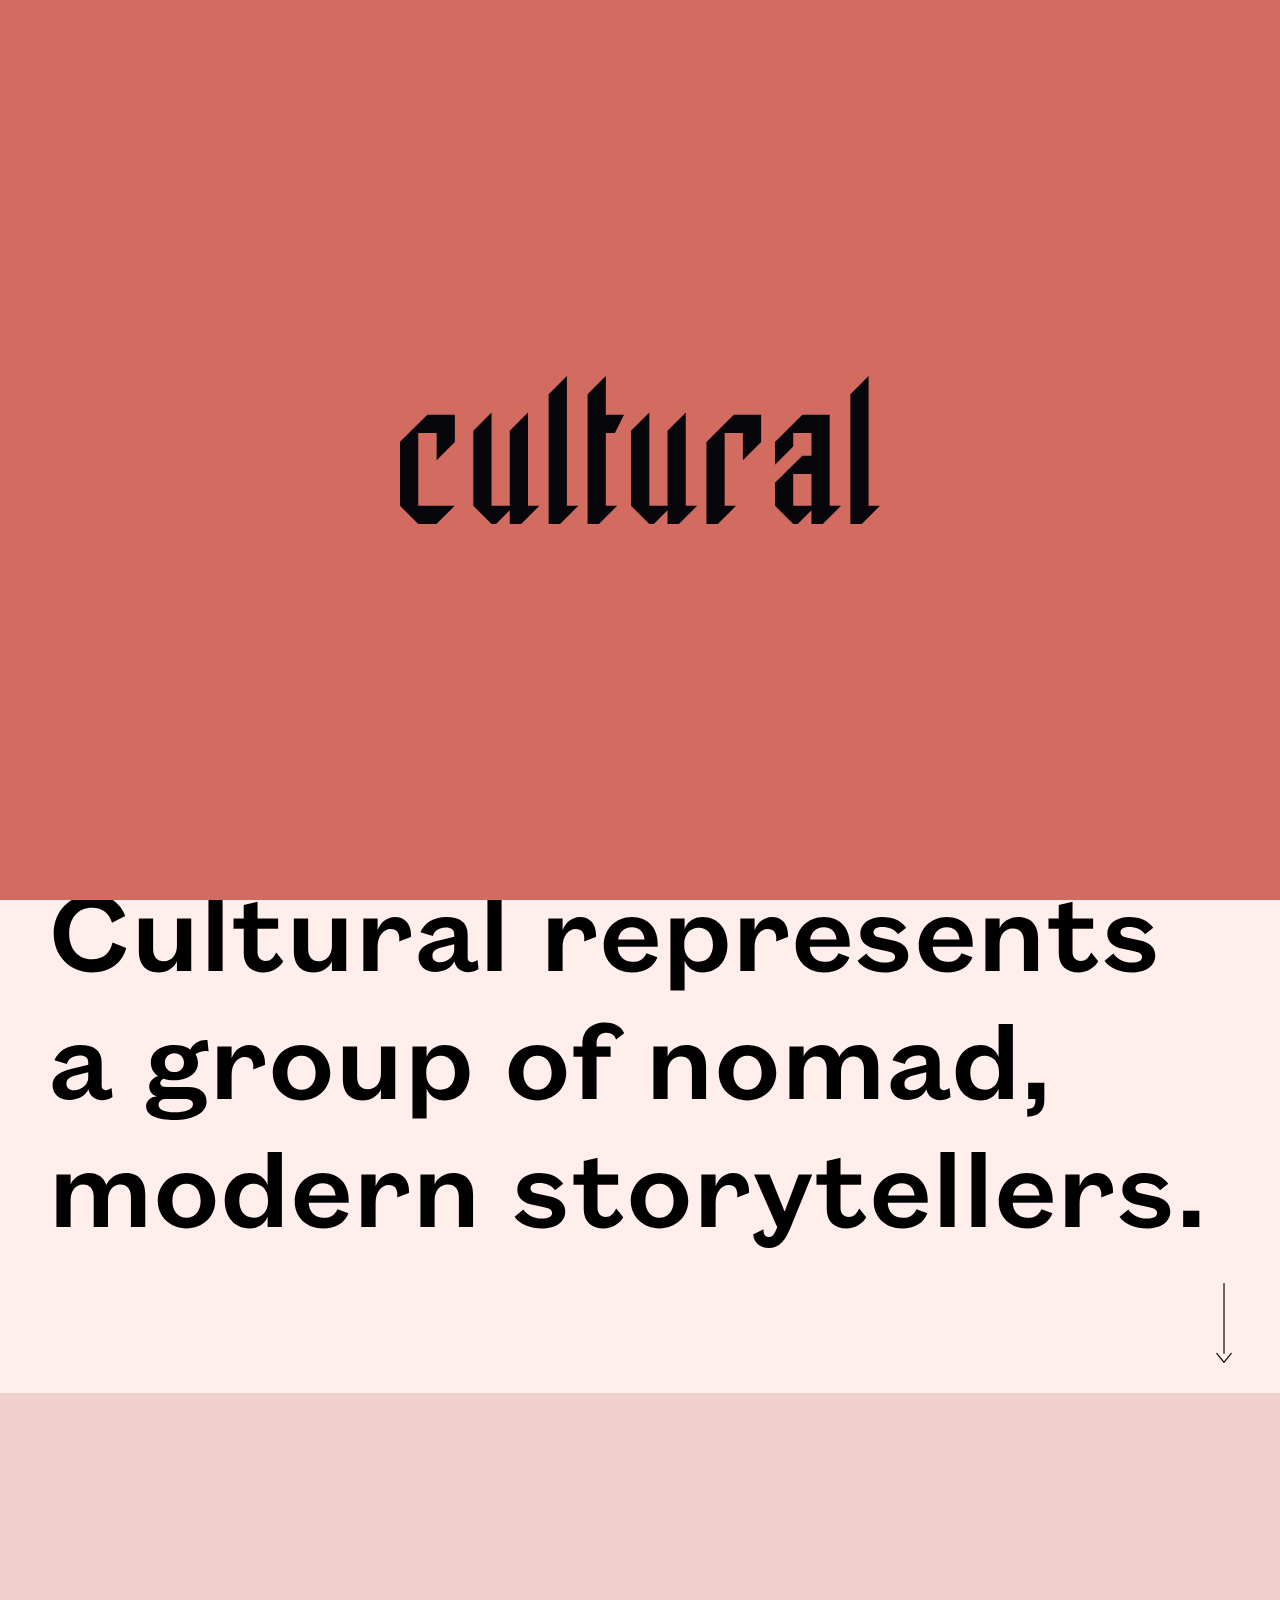
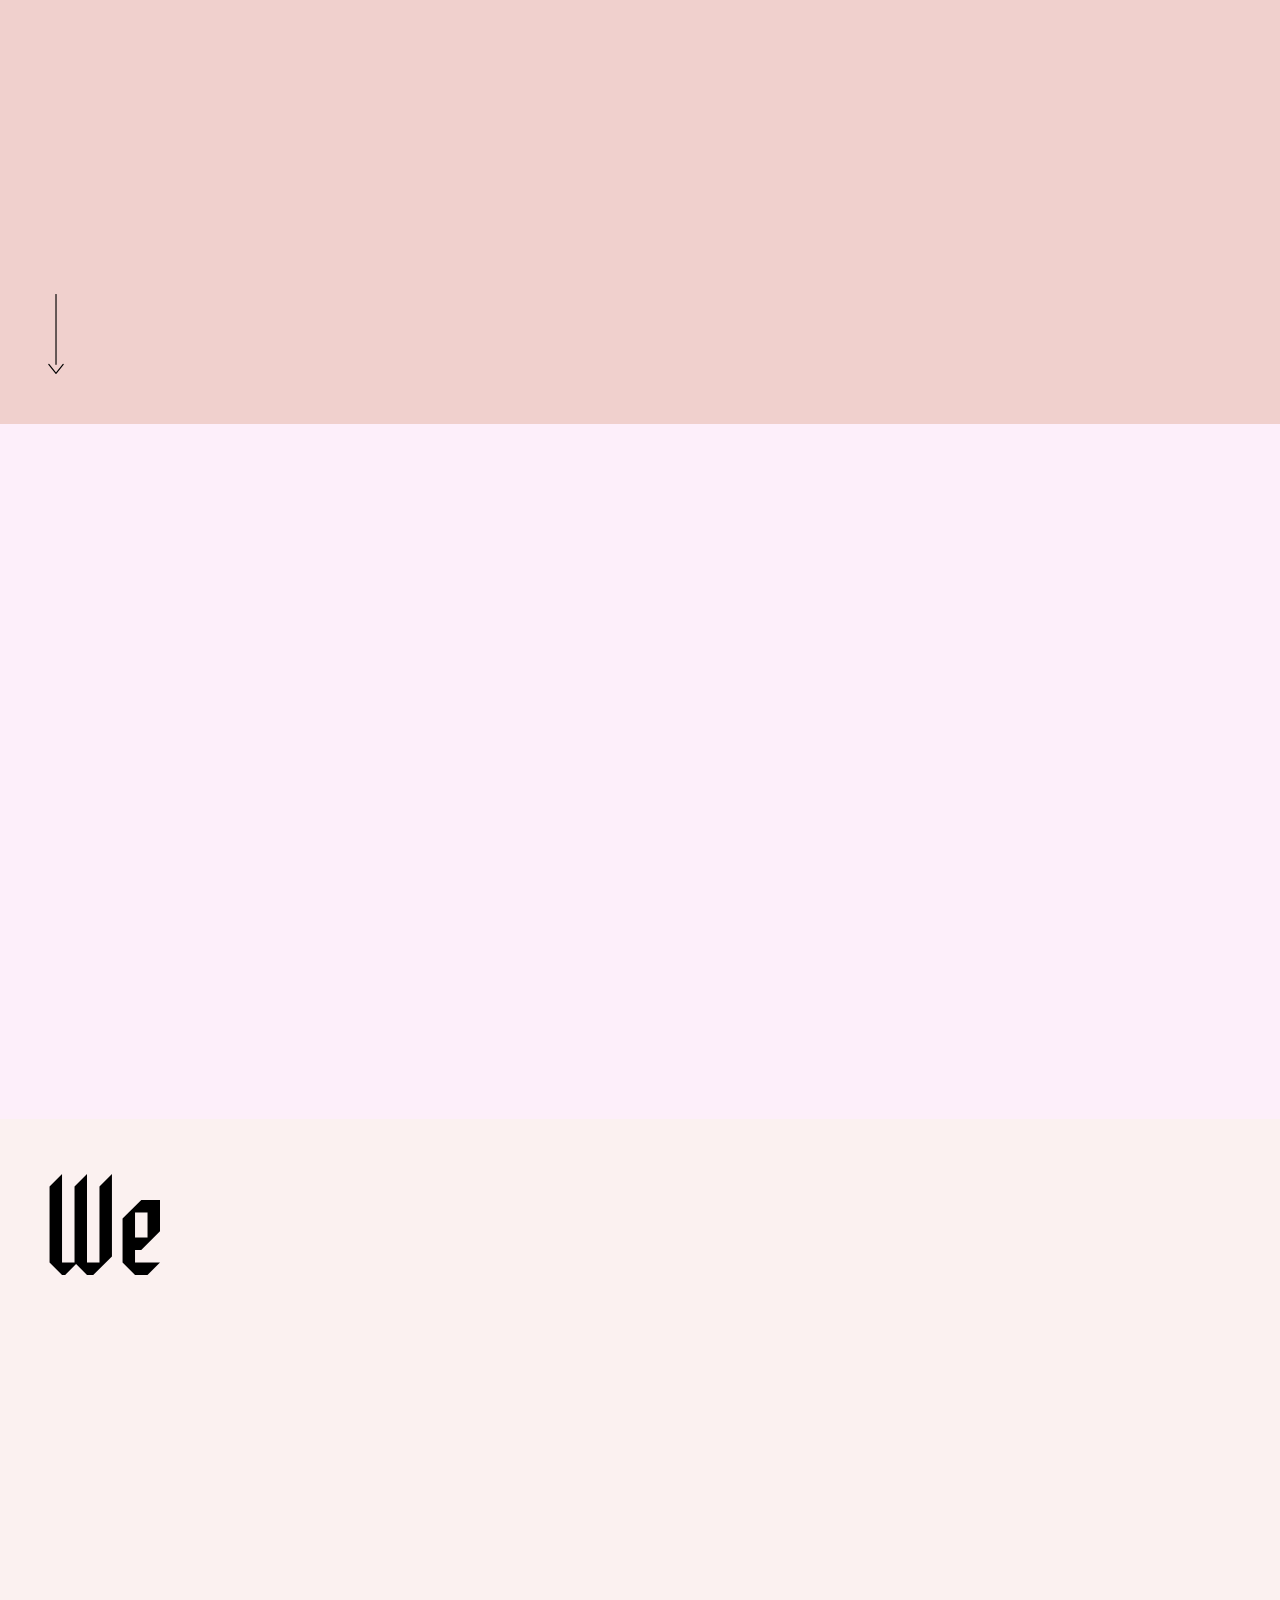
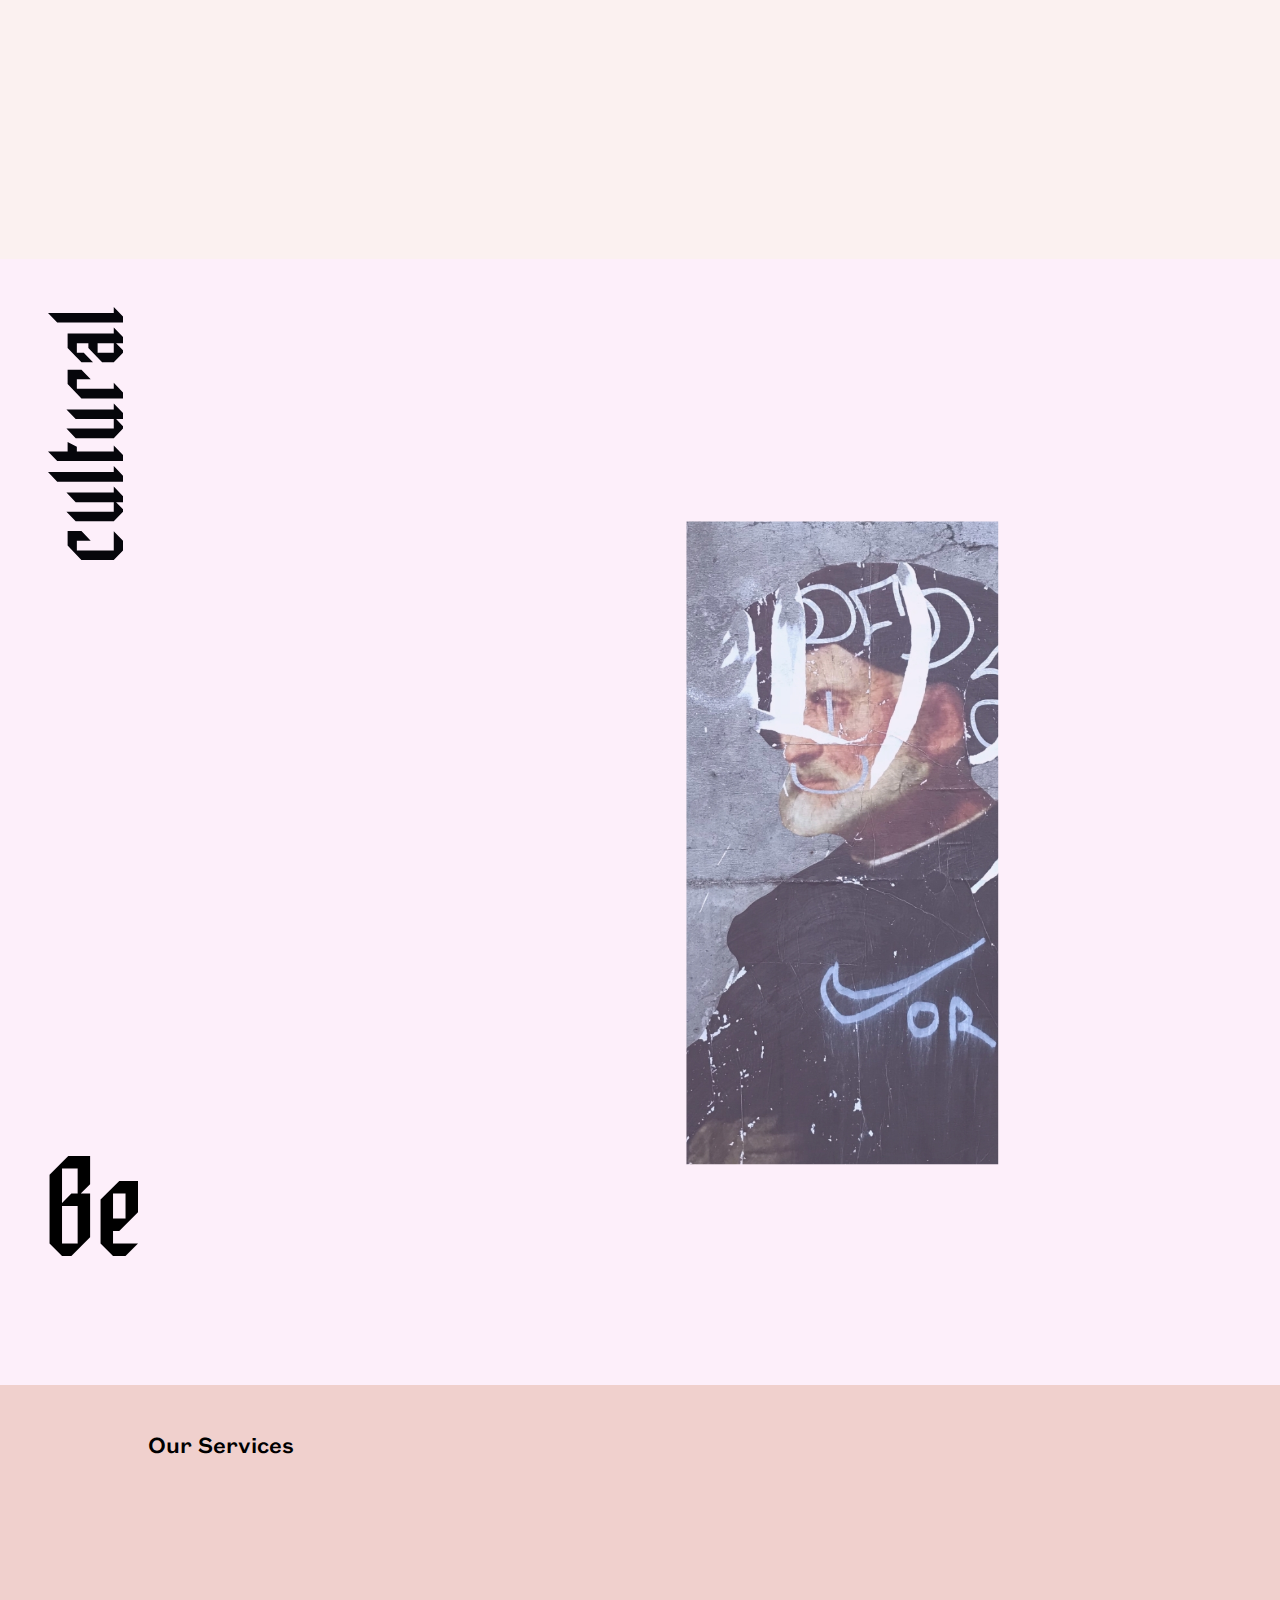
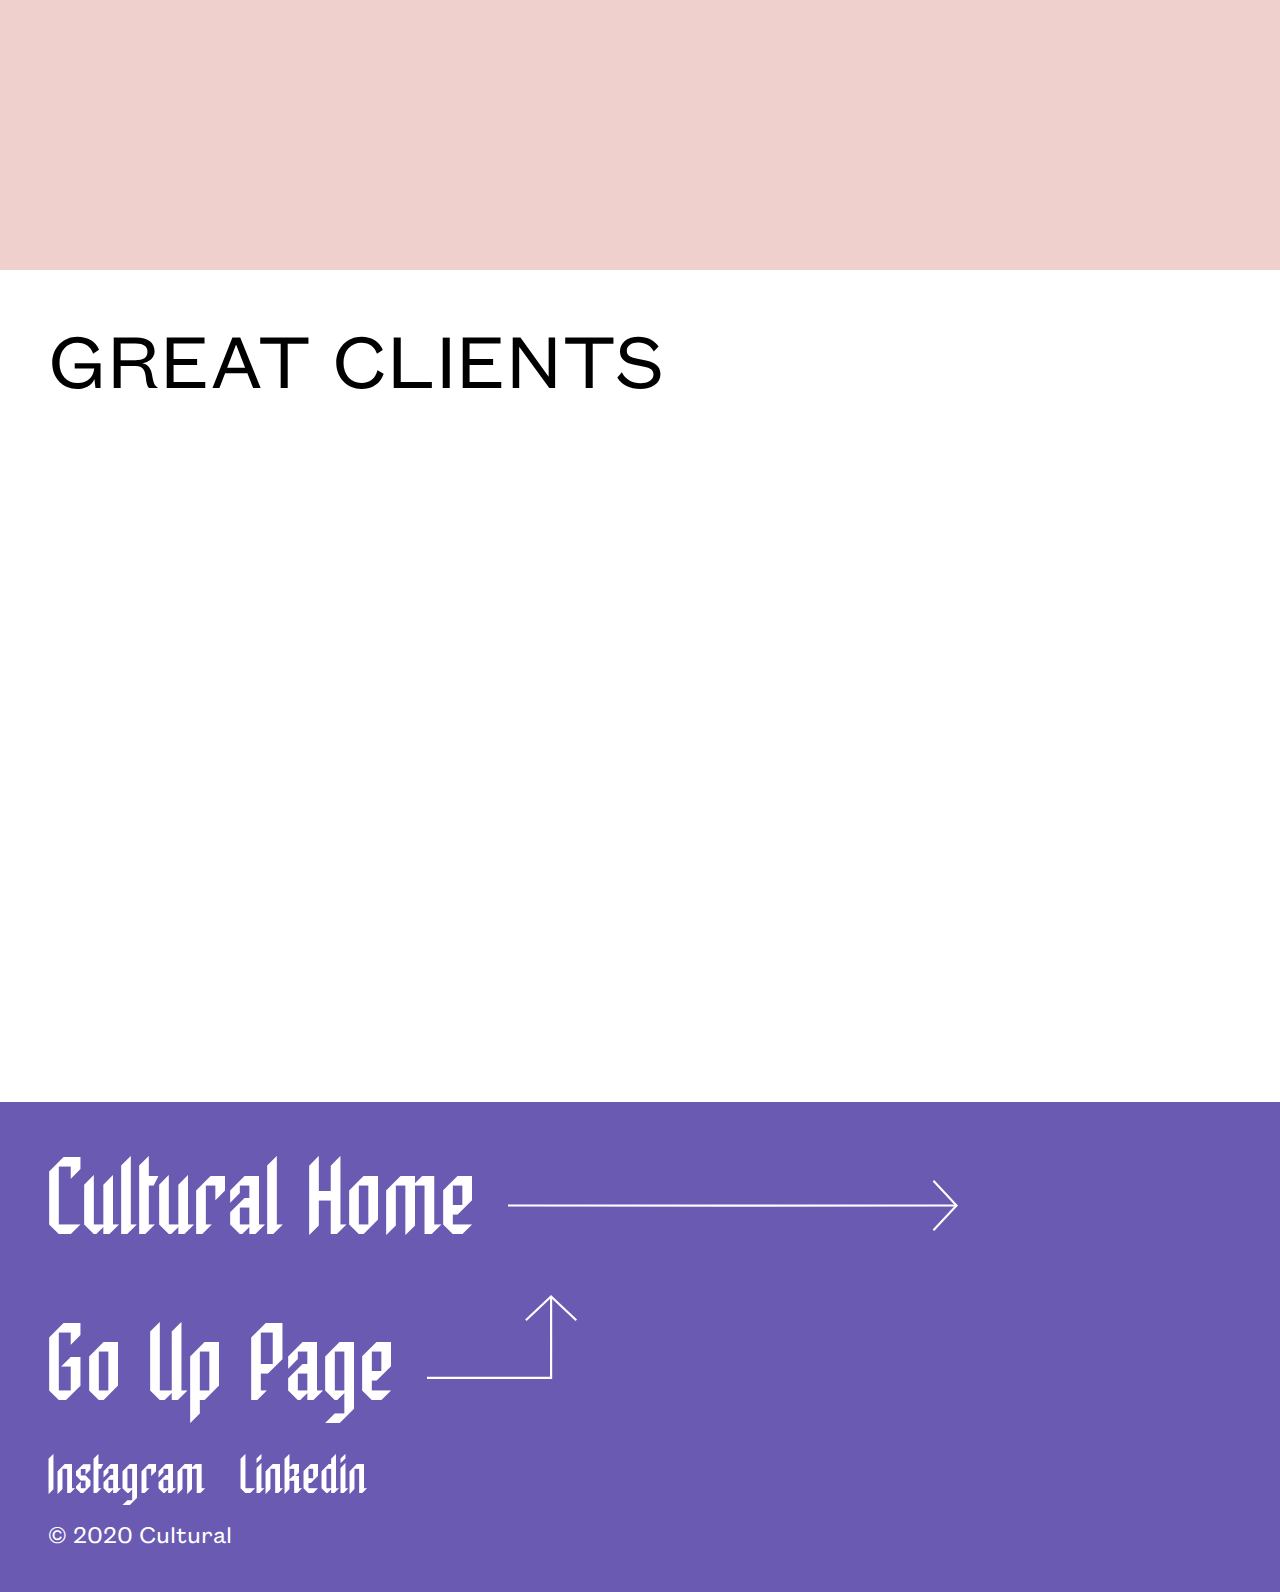
==== commit 096949ee: "9/6" ====
--- a/about.html
+++ b/about.html
@@ -405,6 +405,11 @@
                                     <img src="images/client/11.png" alt="">
                                 </div>
                             </div>
+                            <div class="col-lg-4 col-6">
+                                <div class="clint-img-container">
+                                    <img src="images/client/12.png" alt="">
+                                </div>
+                            </div>
                         </div>
                     </div>
                 </div>
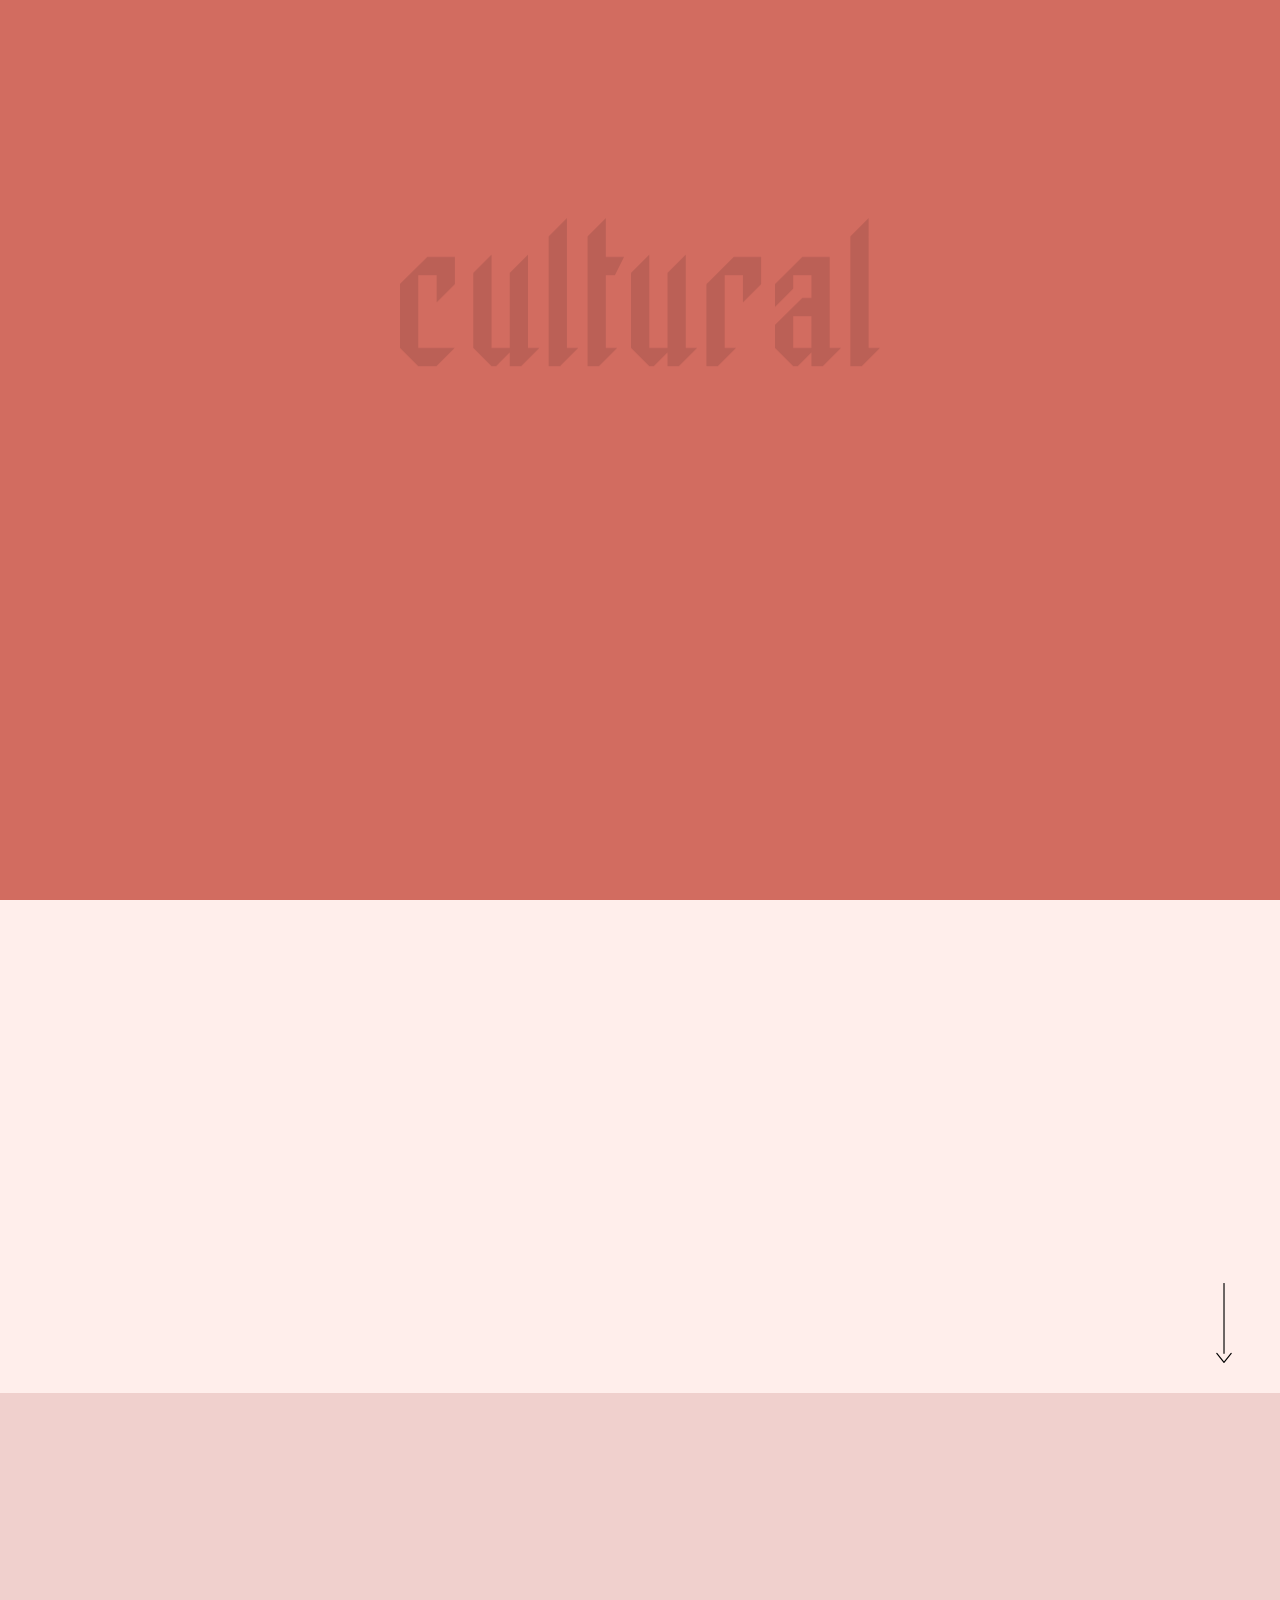
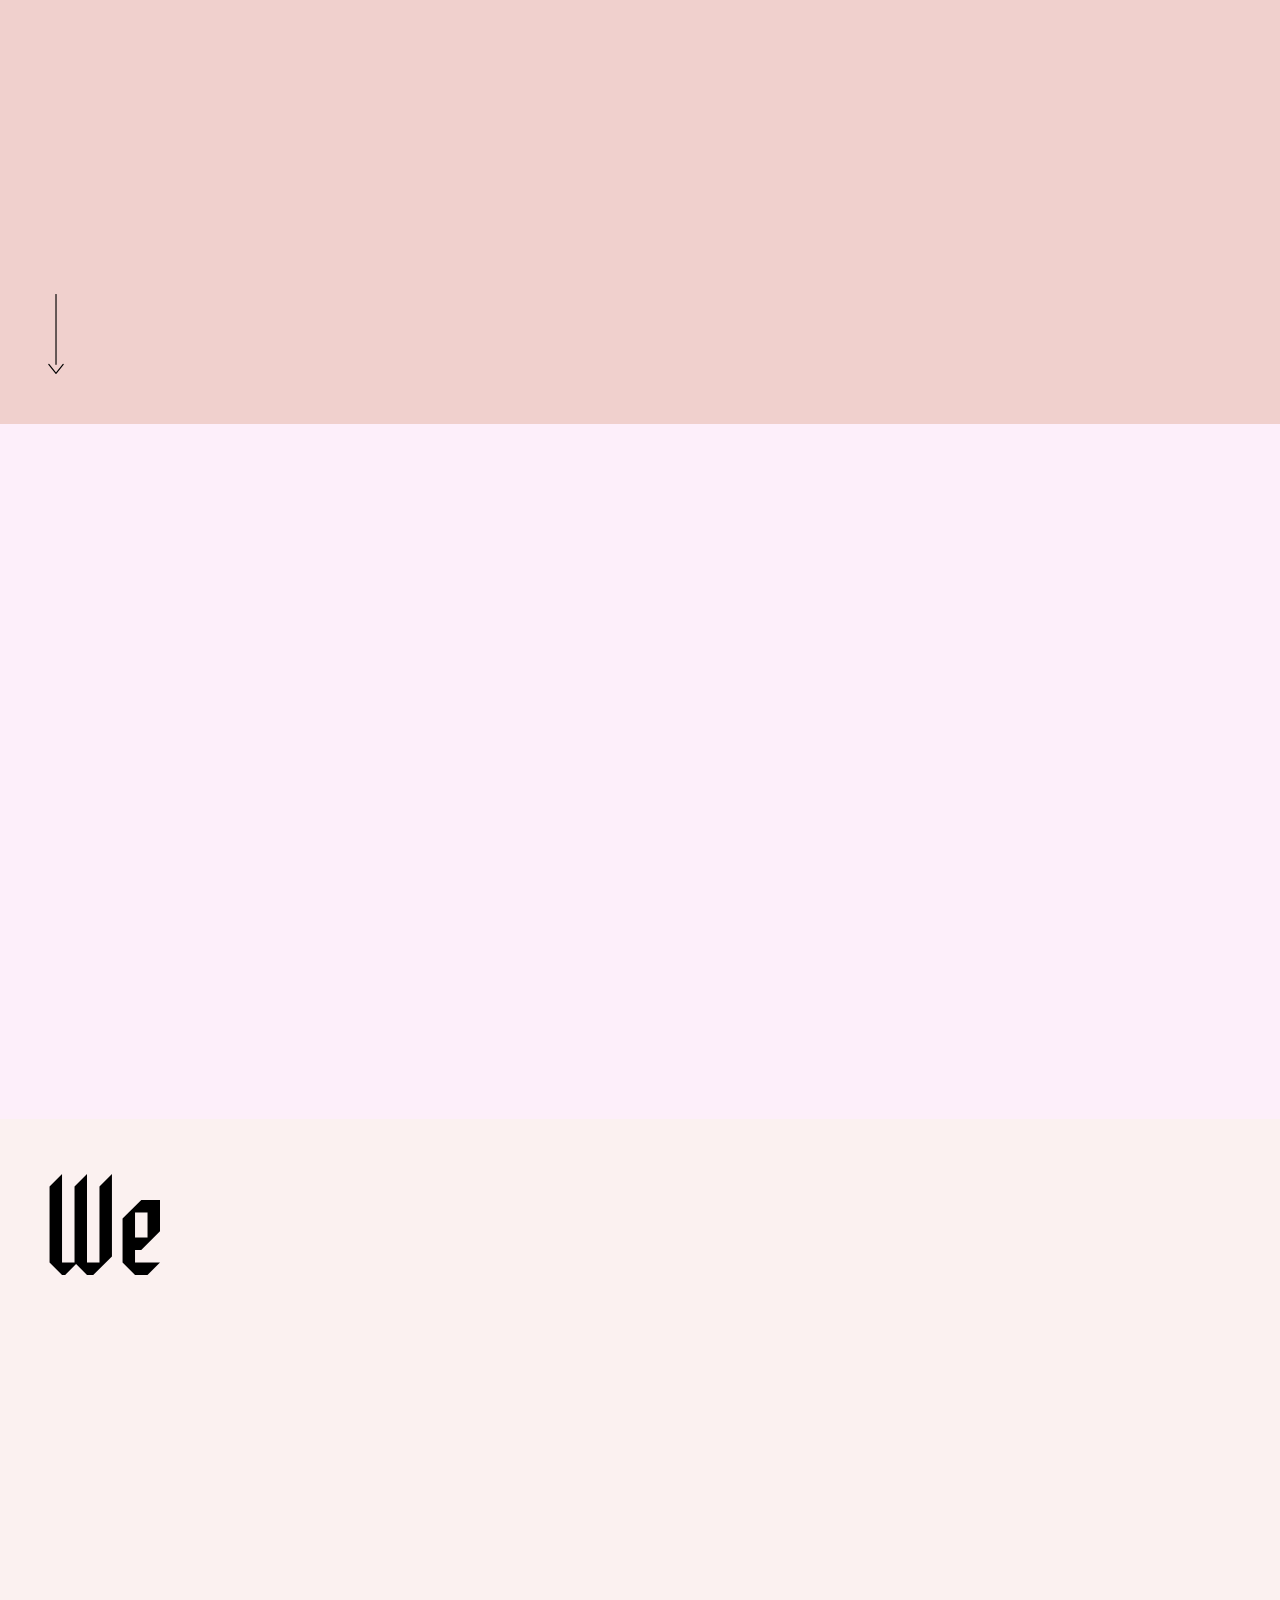
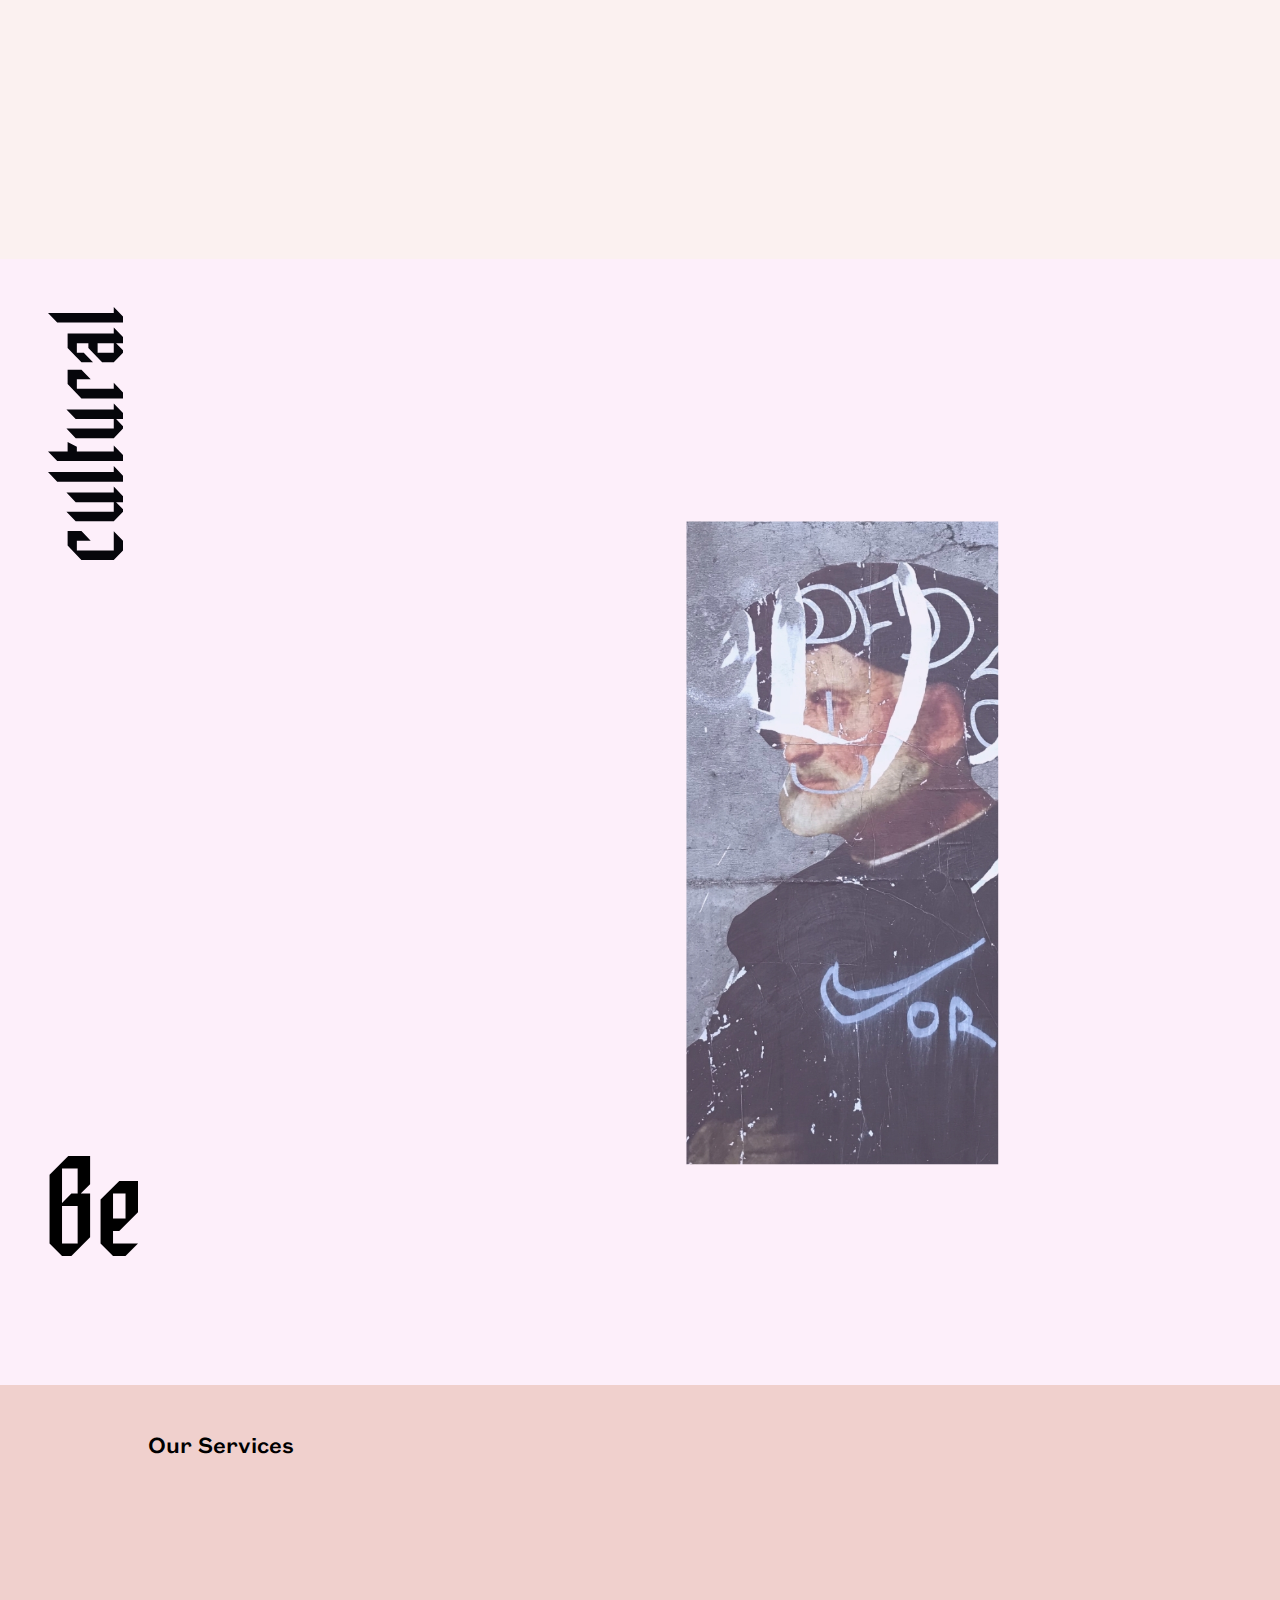
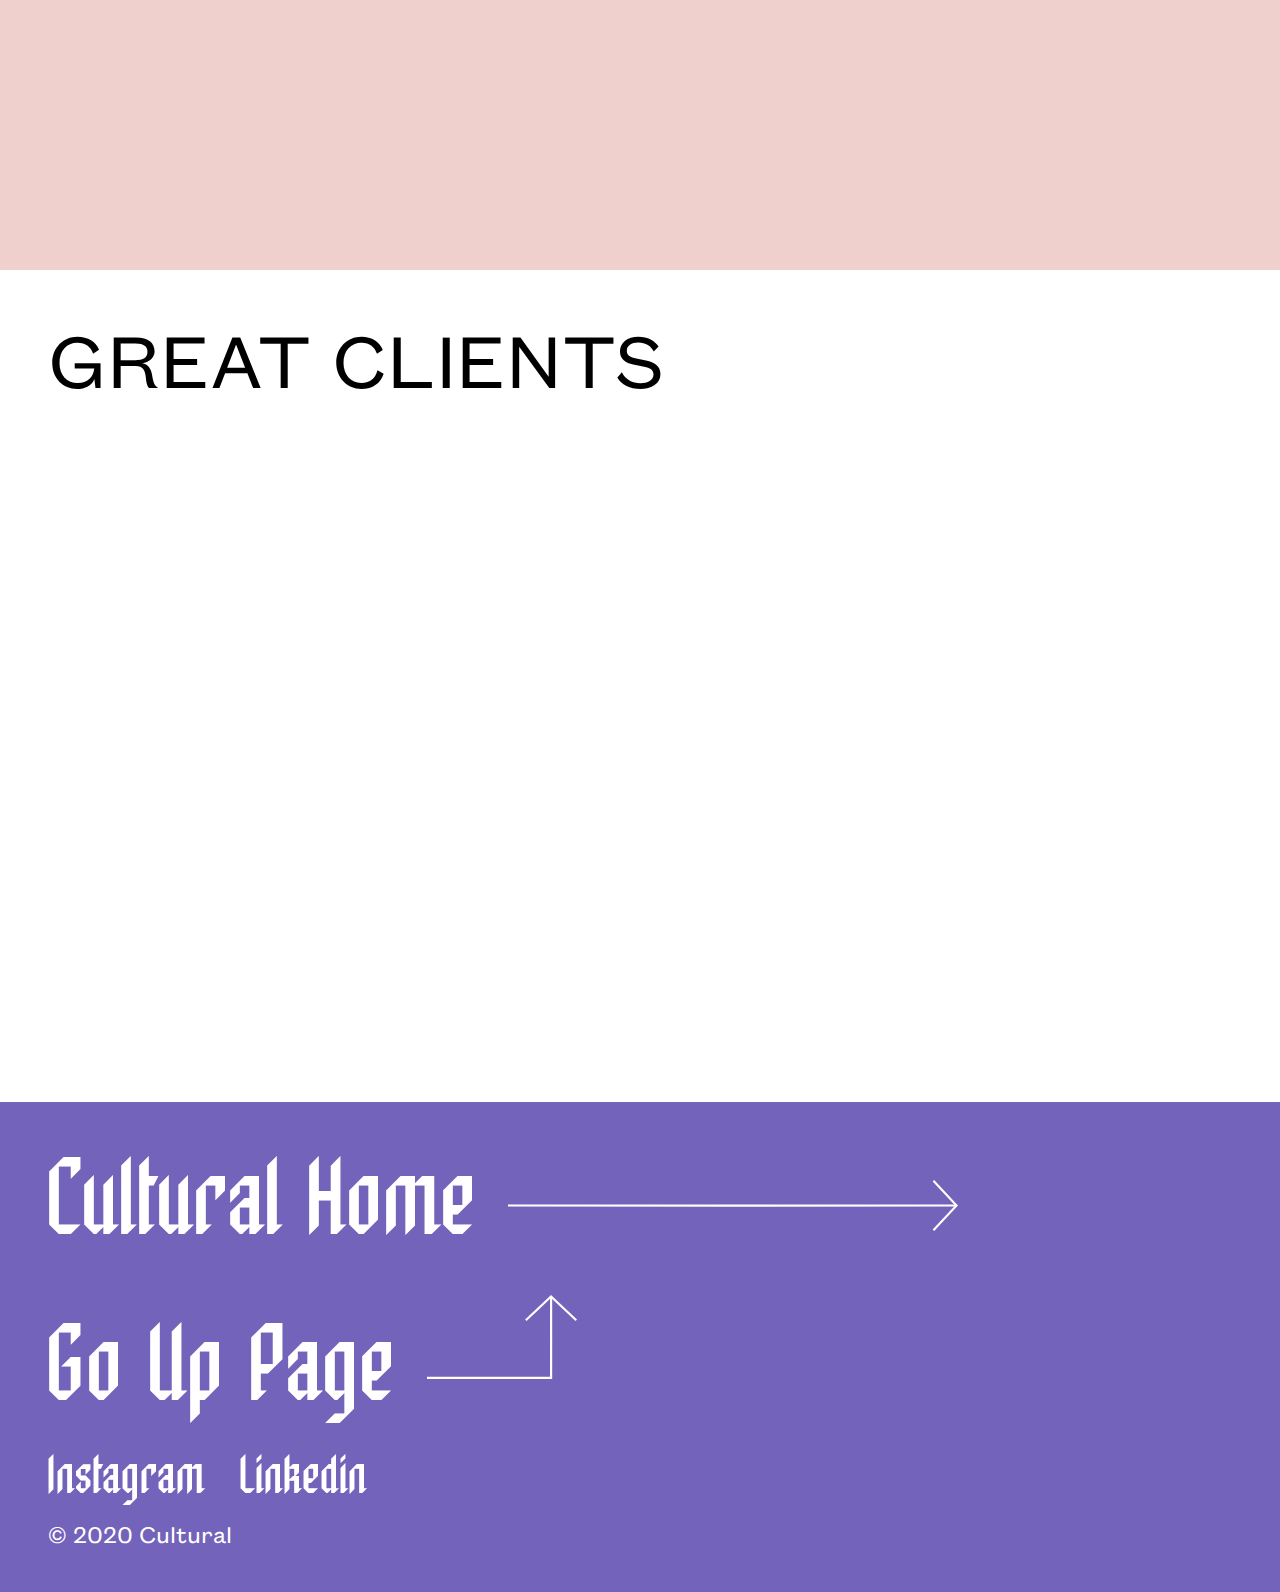
==== commit 532b41ac: "9/6" ====
--- a/about.html
+++ b/about.html
@@ -36,20 +36,7 @@
                             <li><a href="about.html">About </a></li>
                             <li><a href="connect.html">Connect</a></li>
                         </ul>
-                        <div id="menu-btn"
-                             class="custom-menu align-items-center justify-content-center d-lg-none d-flex">
-                            <div class="menu-line-container">
-                                <span class="line1"></span>
-                                <span class="line2"></span>
-                            </div>
-                        </div>
-                        <div class="mobile-menu">
-                            <ul class="list-unstyled">
-                                <li class="one"><a href="work.html">Work</a></li>
-                                <li class="tow"><a href="about.html">About </a></li>
-                                <li class="three"><a href="connect.html">Connect</a></li>
-                            </ul>
-                        </div>
+
                     </div>
                 </div>
             </div>
@@ -463,6 +450,99 @@
     </div>
 </div>
 
+<div class="connect-page smooth-scroll" data-scroll-container>
+    <div data-scroll-section>
+        <div class="container-fluid px-lg-5" >
+            <div class="row justify-content-end mb-4">
+                <div class="col-auto">
+                    <a href="javascript:void(0)" class="arrow-back connect-close">
+                        <img src="images/arrow-right.png" alt="">
+                    </a>
+                </div>
+            </div>
+            <div class="row">
+                <div class="col-lg-6 mb-lg-0 mb-4">
+                    <div class="left-side">
+                        <h2>
+                            Let’s connect and write a story together
+                        </h2>
+                        <div class="link-q">
+                            <p>
+                                Need Help?
+                            </p>
+                            <a href="mailto:info@cultural.ae">
+                                info@cultural.ae
+                            </a>
+                        </div>
+                        <div class="link-q">
+                            <p>
+                                Quick Contact?
+                            </p>
+                            <a href="tel:+971564888081">
+                                +971 56 4888 081
+                            </a>
+                        </div>
+                        <ul class="footer-social list-inline">
+                            <li class="list-inline-item">
+                                <a href="#">
+                                    Instagram
+                                </a>
+                            </li>
+                            <li class="list-inline-item">
+                                <a href="#">
+                                    Linkedin
+                                </a>
+                            </li>
+                        </ul>
+                    </div>
+                </div>
+                <div class="col-lg-6">
+                    <div class="form-container">
+                        <form action="#">
+                            <div class="input-container">
+                                <input type="text" placeholder="Name*" required>
+                            </div>
+                            <div class="input-container">
+                                <input type="email" placeholder="Email Address*" required>
+                            </div>
+                            <div class="input-container">
+                                <input type="number" placeholder="Contact Number*" required>
+                            </div>
+                            <div class="input-container">
+                                <input type="text" placeholder="Subject">
+                            </div>
+                            <div class="input-container textarea">
+                                <textarea placeholder="Message*" rows="4"></textarea>
+                            </div>
+
+                            <div class="btn-container">
+                                <button type="submit">
+                                    SEND
+                                </button>
+                            </div>
+                        </form>
+                    </div>
+                </div>
+            </div>
+        </div>
+    </div>
+
+</div>
+
+<div id="menu-btn"
+     class="custom-menu align-items-center justify-content-center d-lg-none d-flex">
+    <div class="menu-line-container">
+        <span class="line1"></span>
+        <span class="line2"></span>
+    </div>
+</div>
+<div class="mobile-menu">
+    <ul class="list-unstyled">
+        <li class="one"><a href="work.html">Work</a></li>
+        <li class="tow"><a href="about.html">About </a></li>
+        <li class="three"><a href="connect.html">Connect</a></li>
+    </ul>
+</div>
 
 <script src="js/jquery-3.4.1.min.js"></script>
 <!--page js-->
--- a/css/style.css
+++ b/css/style.css
@@ -1,3 +1,3 @@
-@import url(bootstrap.min.css);@import url(locomotive-scroll.css);@font-face{font-family:Grotesk;src:url(../fonts/FoundersGroteskText-Regular.otf);font-weight:400}@font-face{font-family:Grotesk;src:url(../fonts/FoundersGroteskText-Medium.otf);font-weight:500}@font-face{font-family:Grotesk;src:url(../fonts/FoundersGroteskText-Bold.otf);font-weight:700}@font-face{font-family:Blak;src:url(../fonts/BlakNormal.otf);font-weight:700}body{color:#000;font-family:Grotesk, 'sans-serif'}a{text-decoration:none;-webkit-transition:all ease-in-out 0.3s;transition:all ease-in-out 0.3s}a:hover{text-decoration:none}.page-container{position:relative;background-color:#f5f5f5;padding-top:110px}.page-container.about-page{background-color:#FFEEEB}.page-container.about-page footer.main-footer{margin-top:0}.placeholder-container{overflow:hidden;position:fixed;top:0;left:0;right:0;width:100%;height:100vh;z-index:10000;bottom:0}.placeholder-container span{position:absolute;width:250%;height:100vh;z-index:99;left:-75%;top:0;background-color:#000}.placeholder-container .placeholder{position:absolute;width:250%;height:100vh;z-index:99999;background-color:#D26C60;left:-75%;top:0;display:-webkit-box;display:-ms-flexbox;display:flex;-webkit-box-orient:vertical;-webkit-box-direction:normal;-ms-flex-direction:column;flex-direction:column;-webkit-box-align:center;-ms-flex-align:center;align-items:center;-webkit-box-pack:center;-ms-flex-pack:center;justify-content:center}.placeholder-container .placeholder img{width:15%;height:auto;opacity:1;-webkit-animation-name:arrow-animate;animation-name:arrow-animate;-webkit-animation-duration:3s;animation-duration:3s;-webkit-animation-iteration-count:infinite;animation-iteration-count:infinite}.main-wrapper{position:relative;height:100vh;background-color:#D26C60}#header{position:absolute;right:0;top:0;left:0;z-index:10;padding:30px 0}#header .logo img{opacity:0;height:50px;width:auto}@media (max-width: 991.98px){#header .logo img{height:40px}}#header .menu-list li:not(:last-child){margin-right:30px}#header .menu-list li{opacity:0;-webkit-transform:scale(0.5) translateX(-70px);transform:scale(0.5) translateX(-70px)}#header .menu-list li a{font-weight:500;font-size:30px;color:#000;-webkit-transition:all ease-in-out 0.6s;transition:all ease-in-out 0.6s}#header .menu-list li.hover a{color:#000}#header .menu-list li.notHover a{color:rgba(0,0,0,0.5)}#myVideo{position:fixed;right:0;top:0;bottom:0;display:block;margin:0 auto;min-width:100%;min-height:100%}#footer{background-color:rgba(210,108,96,0.8);position:absolute;bottom:0;right:0;left:0;z-index:9;padding:10px 0}#footer p{font-size:30px}@media (max-width: 991.98px){#footer p{font-size:20px}}#footer a{color:#000;font-size:30px;font-family:Blak, "sans-serif"}@media (max-width: 991.98px){#footer a{font-size:20px}}#footer a:first-child{margin-right:15px}#footer a:hover{color:#6A5AB2}.mobile-menu{overflow:hidden;opacity:0;display:none;-webkit-box-align:center;-ms-flex-align:center;align-items:center;-webkit-box-pack:center;-ms-flex-pack:center;justify-content:center;position:fixed;top:0;left:0;right:0;height:100vh;z-index:11;background-color:#D26C60;width:100%}.mobile-menu ul{margin:0}.mobile-menu ul li{opacity:0;text-align:center}.mobile-menu ul li:nth-child(odd){-webkit-transform:translateX(150px);transform:translateX(150px)}.mobile-menu ul li.tow{-webkit-transform:translateX(-150px);transform:translateX(-150px)}.mobile-menu ul li:not(:last-child){margin-bottom:20px}.mobile-menu ul li a{font-size:70px;font-weight:500;color:#000}#menu-btn{position:absolute;top:50%;-webkit-transform:translateY(-50%);transform:translateY(-50%);right:15px;z-index:12;height:60px;width:60px;border-radius:50%;border:1px solid #000;cursor:pointer}#menu-btn .menu-line-container{width:100%;position:relative}#menu-btn span{position:absolute;width:70%;left:50%;-webkit-transform:translateX(-50%);transform:translateX(-50%);height:2px;background-color:#000}#menu-btn span.line1{top:-5px}#menu-btn span.line2{top:5px}.big-top-title.big-top-title-2 h2{font-size:7.2vw}.big-top-title.big-top-title-2 h2.title-big-2{font-size:7vw;height:7.2vw}.big-top-title.big-top-title-2 h2.title-big-2 span{top:-2vw}.big-top-title h2{font-size:8.2vw;font-weight:500;overflow:hidden;position:relative;height:9.2vw;margin:0}.big-top-title h2 span{position:absolute;z-index:4;display:block;line-height:9vw}@media (min-width: 992px){.first-section{height:calc(100vh - 110px)}}.arrow-down{position:absolute;bottom:40px;-webkit-animation-name:arrow-animate;animation-name:arrow-animate;-webkit-animation-duration:2s;animation-duration:2s;-webkit-animation-iteration-count:infinite;animation-iteration-count:infinite}.arrow-down img{height:80px;width:auto}@media (max-width: 1199.98px){.arrow-down{display:none}}.arrow-down-right{right:0}.arrow-down-left{left:0}@-webkit-keyframes arrow-animate{0%{-webkit-transform:translateY(-20px);transform:translateY(-20px);opacity:0.5}50%{-webkit-transform:translateY(0);transform:translateY(0);opacity:1}100%{-webkit-transform:translateY(-20px);transform:translateY(-20px);opacity:0.5}}@keyframes arrow-animate{0%{-webkit-transform:translateY(-20px);transform:translateY(-20px);opacity:0.5}50%{-webkit-transform:translateY(0);transform:translateY(0);opacity:1}100%{-webkit-transform:translateY(-20px);transform:translateY(-20px);opacity:0.5}}.full-width-img{width:100%;height:auto}.main-title{-webkit-transition:all ease 0.2s;transition:all ease 0.2s;font-family:Blak, 'sans-serif';font-size:100px;text-transform:uppercase}@media (max-width: 991.98px){.main-title{font-size:48px}}.main-title.top-left-main-title{top:-60px;left:15px;position:absolute;z-index:2}@media (max-width: 991.98px){.main-title.top-left-main-title{top:-28px}}.main-title.bottom-right-main-title{bottom:0;right:15px;position:absolute;z-index:2;margin:0}.scale-rotate-img img{-webkit-transform:scale(1.2) rotate(5deg);transform:scale(1.2) rotate(5deg)}.scale-rotate-img-reverse img{-webkit-transform:scale(1.2) rotate(-5deg);transform:scale(1.2) rotate(-5deg)}.my-breadcrumb{font-size:20px}.my-breadcrumb span{border-bottom:1px solid #000}.card-container{position:relative}.card-container a{overflow:hidden;-webkit-clip-path:polygon(30% 10%, 70% 10%, 70% 90%, 30% 90%);clip-path:polygon(30% 10%, 70% 10%, 70% 90%, 30% 90%);display:block;-webkit-transform:translateY(150px);transform:translateY(150px);-webkit-transition:none;transition:none}.card-container.card-1 .my-breadcrumb{position:absolute;top:0;left:105%;width:50%;line-height:25px}@media (max-width: 991.98px){.card-container.card-1 .my-breadcrumb{position:static;margin-bottom:40px}}.card-container.card-2 .my-breadcrumb{position:absolute;bottom:0;right:105%;width:50%;line-height:25px;text-align:right}@media (max-width: 991.98px){.card-container.card-2 .my-breadcrumb{position:static;float:right}}@media (min-width: 768px){.card-container.card-2{margin-top:70%}}.card-container .top-right-main-title{position:absolute;top:15px;left:15px;color:white}.card-container .bottom-left-main-title{position:absolute;color:white;bottom:15px;left:15px}.main-footer{padding-bottom:20px;padding-top:20px;margin-top:70px;background-color:#6A5AB2;color:white}@media (max-width: 991.98px){.main-footer{margin-top:40px}}.main-footer a{font-family:Blak, 'sans-serif';color:white}.main-footer a.big-footer-link{font-size:100px}@media (max-width: 991.98px){.main-footer a.big-footer-link{font-size:40px}}.main-footer p{color:white;font-size:25px}@media (max-width: 991.98px){.main-footer p{font-size:20px;margin-bottom:0}}.arrow-right{max-width:450px;width:100%}.arrow-up{max-width:150px;position:relative;top:-35px}@media (max-width: 991.98px){.arrow-up{max-width:80px;top:-24px}}.footer-social{margin-bottom:5px}.footer-social li:not(:last-child){margin-right:30px}.footer-social li a{color:white;font-family:Blak, "sans-serif";font-size:50px}@media (max-width: 991.98px){.footer-social li a{font-size:30px}}.mt-30{margin-top:30px}.y-150{-webkit-transform:translateY(150px);transform:translateY(150px)}.clip-path{-webkit-clip-path:polygon(30% 10%, 70% 10%, 70% 90%, 30% 90%);clip-path:polygon(30% 10%, 70% 10%, 70% 90%, 30% 90%);overflow:hidden}.opacity-0{opacity:0}.paragraph p{font-size:25px}@media (max-width: 991.98px){.paragraph p{font-size:16px}}.about-first-section .section-img-container{margin-top:-7vw}.about-first-section .big-top-title h2{font-size:9.3vw;height:10vw}@media (max-width: 991.98px){.about-first-section .big-top-title h2 span{line-height:8vw}}.t-1{margin-top:-7vw}.about-first-section{padding-bottom:80px;position:relative}@media (max-width: 1199.98px){.about-first-section{padding-bottom:40px}}.about-first-section .arrow-down-right{bottom:30px}.about-first-section .section-img-container img{-webkit-transform:translateY(100px);transform:translateY(100px);-webkit-clip-path:polygon(0 0, 0 0, 0 100%, 0 100%);clip-path:polygon(0 0, 0 0, 0 100%, 0 100%)}.about-second-section{background-color:#F0D0CD;overflow:hidden}.about-second-section .arrow-down{bottom:10px}.about-second-section h2{font-size:9vw;font-family:Blak, 'sans-serif';line-height:9vw;margin-bottom:30px;opacity:0;-webkit-transform:translateY(100px);transform:translateY(100px)}@media (max-width: 991.98px){.about-second-section h2{font-size:45px;margin-bottom:20px;line-height:1.1}}.description-container.d-pl{padding-left:22vw}@media (max-width: 991.98px){.description-container.d-pl{padding-left:0}}.description-container p{opacity:0;-webkit-transform:translateY(100px);transform:translateY(100px);font-size:3.2vw}@media (max-width: 1199.98px){.description-container p{font-size:25px;text-align:left !important}}@media (max-width: 991.98px){.description-container p{font-size:17px}}.bg-1{background-color:#FDEFFA}.desc-2-container{position:absolute;top:20px;right:15px;width:66vw;text-align:right}@media (max-width: 991.98px){.desc-2-container{position:static;width:100%}.desc-2-container p{font-size:16px}}.desc-2-container p{font-size:3.4vw}.about-third-section .arrow-down-right{right:60px}.about-third-section p{opacity:0;-webkit-transform:translateY(50px);transform:translateY(50px);margin-bottom:0}@media (max-width: 991.98px){.about-third-section p{margin-top:15px;font-size:17px}}.about-third-section img{-webkit-clip-path:polygon(0 0, 0 0, 0 100%, 0 100%);clip-path:polygon(0 0, 0 0, 0 100%, 0 100%)}.we{position:relative;font-size:130px;line-height:120px;font-family:Blak, "sans-serif"}@media (max-width: 1199.98px){.we{font-size:50px;line-height:57px;margin-top:20px}}.v-line{top:0;position:absolute;display:block;width:2px;height:83%;left:50px;background-color:#000}@media (max-width: 1199.98px){.v-line{display:none}}.about-fourth-section .v-line{top:188px;height:0}.about-fourth-section img{-webkit-clip-path:polygon(100% 0, 100% 0, 100% 100%, 100% 100%);clip-path:polygon(100% 0, 100% 0, 100% 100%, 100% 100%)}.desc-3-container{position:absolute;left:0;top:5px;width:43vw;z-index:2}.desc-3-container p{font-size:3.2vw;opacity:0;-webkit-transform:translateY(50px);transform:translateY(50px)}@media (max-width: 1199.98px){.desc-3-container{position:static;width:100%;margin-top:20px}.desc-3-container p{font-size:17px}}.bg-2{background-color:#FBF1F0}.cultural-section{position:relative;z-index:2}@media (max-width: 1199.98px){.cultural-section{margin-bottom:20px}}.cultural-section img{width:75px;height:auto}@media (max-width: 1199.98px){.cultural-section img{width:32px}}.cultural-section p{opacity:0;-webkit-transform:translateY(50px);transform:translateY(50px);font-size:3.2vw;margin-top:-7px;margin-bottom:0}@media (max-width: 1199.98px){.cultural-section p{font-size:17px}}@media (min-width: 992px){.about-fifth-section{padding-bottom:90px !important}}.about-fifth-section .v-line{top:370px;height:0}.about-fifth-section .section-img-container{margin-top:-9.3vw}@media (max-width: 991.98px){.about-fifth-section .section-img-container{margin-top:0}}.about-fifth-section .be-section{margin-top:-9vw}@media (max-width: 991.98px){.about-fifth-section .be-section{margin-top:0}}.about-fifth-section .be-section .be{position:relative;font-size:130px;line-height:120px;font-family:Blak, "sans-serif"}@media (max-width: 1199.98px){.about-fifth-section .be-section .be{font-size:50px;line-height:57px;margin-top:20px}}.about-fifth-section .be-section p{font-size:4.3vw;opacity:0;-webkit-transform:translateY(50px);transform:translateY(50px);margin-bottom:0}@media (max-width: 991.98px){.about-fifth-section .be-section p{margin-top:15px;font-size:17px}}.our-service-section{background-color:#F0D0CD}.our-service-section .our-service-outer .v-line{height:0;top:-110px}@media (min-width: 992px){.our-service-section .our-service-outer{padding-left:100px;padding-right:100px}}.our-service-section .title-1{margin-bottom:30px}.our-service-section .service-accordion{padding-top:50px;padding-bottom:50px}.our-service-section .service-accordion .card-body{padding:0}.our-service-section .service-accordion .card-body ul{padding-left:5px}.our-service-section .service-accordion .card-body ul li{font-size:20px}@media (max-width: 991.98px){.our-service-section .service-accordion .card-body ul li{font-size:15px}}.our-service-section .service-accordion .card{opacity:0;-webkit-transform:translateY(100px);transform:translateY(100px);border:0;background-color:transparent}.our-service-section .service-accordion .card .card-header{border-bottom:0;border-radius:0;background-color:transparent;padding:0}.our-service-section .service-accordion .card .card-header button{display:block;position:relative;padding:0;width:100%;text-align:left;text-decoration:none;color:#000;font-size:50px}@media (max-width: 991.98px){.our-service-section .service-accordion .card .card-header button{font-size:25px}}.our-service-section .service-accordion .card .card-header button:before{content:'';display:block;position:absolute;right:0;top:50%;-webkit-transform:translateY(-50%);transform:translateY(-50%);width:40px;background-color:#000;height:3px;border-radius:30px;-webkit-transition:all ease-in-out 0.4s;transition:all ease-in-out 0.4s}@media (max-width: 991.98px){.our-service-section .service-accordion .card .card-header button:before{width:20px;height:2px}}.our-service-section .service-accordion .card .card-header button:after{content:'';display:block;position:absolute;right:0;top:50%;-webkit-transform:translateY(-50%);transform:translateY(-50%);width:40px;background-color:#000;height:3px;border-radius:30px;-webkit-transition:all ease-in-out 0.4s;transition:all ease-in-out 0.4s}@media (max-width: 991.98px){.our-service-section .service-accordion .card .card-header button:after{width:20px;height:2px}}.our-service-section .service-accordion .card .card-header button:hover{text-decoration:none}.our-service-section .service-accordion .card .card-header button[aria-expanded="false"]:after{-webkit-transform:rotate(90deg) translate(-1px, -1px);transform:rotate(90deg) translate(-1px, -1px)}@media (max-width: 991.98px){.our-service-section .service-accordion .card .card-header button[aria-expanded="false"]:after{-webkit-transform:rotate(90deg) translate(0, 0);transform:rotate(90deg) translate(0, 0)}}.our-service-section .service-accordion .card .card-header button[aria-expanded="false"]:before{-webkit-transform:rotate(180deg);transform:rotate(180deg)}.our-client-section{background-color:white}.our-client-section h2{font-size:80px;font-weight:400;margin-bottom:40px}@media (max-width: 991.98px){.our-client-section h2{font-size:28px;margin-bottom:15px}}.our-client-section .clint-img-container{display:-webkit-box;display:-ms-flexbox;display:flex;-webkit-box-align:center;-ms-flex-align:center;align-items:center;-webkit-box-pack:center;-ms-flex-pack:center;justify-content:center;height:150px;opacity:0}@media (max-width: 991.98px){.our-client-section .clint-img-container{height:130px}}.our-client-section .clint-img-container img{max-height:100px;max-width:58%;-webkit-filter:grayscale(100%);filter:grayscale(100%)}@media (max-width: 991.98px){.our-client-section .clint-img-container img{max-width:85%}}
+@import url(bootstrap.min.css);@import url(locomotive-scroll.css);@font-face{font-family:Grotesk;src:url(../fonts/FoundersGroteskText-Regular.otf);font-weight:400}@font-face{font-family:Grotesk;src:url(../fonts/FoundersGroteskText-Medium.otf);font-weight:500}@font-face{font-family:Grotesk;src:url(../fonts/FoundersGroteskText-Bold.otf);font-weight:700}@font-face{font-family:Blak;src:url(../fonts/BlakNormal.otf);font-weight:700}body{color:#000;font-family:Grotesk, 'sans-serif'}a{text-decoration:none;-webkit-transition:all ease-in-out 0.3s;transition:all ease-in-out 0.3s}a:hover{text-decoration:none}.page-container{position:relative;background-color:#f5f5f5;padding-top:110px}.page-container.about-page{background-color:#FFEEEB}.page-container.about-page footer.main-footer{margin-top:0}.placeholder-container{overflow:hidden;position:fixed;top:0;left:0;right:0;width:100%;height:100vh;z-index:10000;bottom:0}.placeholder-container span{position:absolute;width:250%;height:100vh;z-index:99;left:-75%;top:0;background-color:#000}.placeholder-container .placeholder{position:absolute;width:250%;height:100vh;z-index:99999;background-color:#D26C60;left:-75%;top:0;display:-webkit-box;display:-ms-flexbox;display:flex;-webkit-box-orient:vertical;-webkit-box-direction:normal;-ms-flex-direction:column;flex-direction:column;-webkit-box-align:center;-ms-flex-align:center;align-items:center;-webkit-box-pack:center;-ms-flex-pack:center;justify-content:center}.placeholder-container .placeholder img{width:15%;height:auto;opacity:1;-webkit-animation-name:arrow-animate;animation-name:arrow-animate;-webkit-animation-duration:3s;animation-duration:3s;-webkit-animation-iteration-count:infinite;animation-iteration-count:infinite}.main-wrapper{position:relative;height:100vh;background-color:#D26C60}#header{position:absolute;right:0;top:0;left:0;z-index:10;padding:30px 0}#header .logo img{opacity:0;height:50px;width:auto}@media (max-width: 991.98px){#header .logo img{height:40px}}#header .menu-list li:not(:last-child){margin-right:30px}#header .menu-list li{opacity:0;-webkit-transform:scale(0.5) translateX(-70px);transform:scale(0.5) translateX(-70px)}#header .menu-list li a{font-weight:500;font-size:30px;color:#000;-webkit-transition:all ease-in-out 0.6s;transition:all ease-in-out 0.6s}#header .menu-list li.hover a{color:#000}#header .menu-list li.notHover a{color:rgba(0,0,0,0.5)}#myVideo{display:block;margin:0 auto;min-width:100%;min-height:100%}#footer{background-color:rgba(210,108,96,0.8);position:absolute;bottom:0;right:0;left:0;z-index:9;padding:10px 0}#footer p{font-size:30px}@media (max-width: 991.98px){#footer p{font-size:20px}}#footer a{color:#000;font-size:30px;font-family:Blak, "sans-serif"}@media (max-width: 991.98px){#footer a{font-size:20px}}#footer a:first-child{margin-right:15px}#footer a:hover{color:#7463BA}.mobile-menu{overflow:hidden;opacity:0;display:none;-webkit-box-align:center;-ms-flex-align:center;align-items:center;-webkit-box-pack:center;-ms-flex-pack:center;justify-content:center;position:fixed;top:0;left:0;right:0;height:100vh;z-index:9000;background-color:#D26C60;width:100%}.mobile-menu ul{margin:0}.mobile-menu ul li{opacity:0;text-align:center}.mobile-menu ul li:nth-child(odd){-webkit-transform:translateX(150px);transform:translateX(150px)}.mobile-menu ul li.tow{-webkit-transform:translateX(-150px);transform:translateX(-150px)}.mobile-menu ul li:not(:last-child){margin-bottom:20px}.mobile-menu ul li a{font-size:70px;font-weight:500;color:#000}#menu-btn{position:absolute;top:20px;right:15px;z-index:9001;height:60px;width:60px;border-radius:50%;border:1px solid #000;cursor:pointer}#menu-btn .menu-line-container{width:100%;position:relative}#menu-btn span{position:absolute;width:70%;left:50%;-webkit-transform:translateX(-50%);transform:translateX(-50%);height:2px;background-color:#000}#menu-btn span.line1{top:-5px}#menu-btn span.line2{top:5px}.big-top-title.big-top-title-2 h2{font-size:7.2vw}.big-top-title.big-top-title-2 h2.title-big-2{font-size:7vw;height:7.2vw}.big-top-title.big-top-title-2 h2.title-big-2 span{top:-2vw}.big-top-title h2{font-size:8.2vw;font-weight:500;overflow:hidden;position:relative;height:9.2vw;margin:0}.big-top-title h2 span{position:absolute;z-index:4;display:block;line-height:9vw}@media (min-width: 992px){.first-section{height:calc(100vh - 110px)}}.arrow-down{position:absolute;bottom:40px;-webkit-animation-name:arrow-animate;animation-name:arrow-animate;-webkit-animation-duration:2s;animation-duration:2s;-webkit-animation-iteration-count:infinite;animation-iteration-count:infinite}.arrow-down img{height:80px;width:auto}@media (max-width: 1199.98px){.arrow-down{display:none}}.arrow-down-right{right:0}.arrow-down-left{left:0}@-webkit-keyframes arrow-animate{0%{-webkit-transform:translateY(-20px);transform:translateY(-20px);opacity:0.5}50%{-webkit-transform:translateY(0);transform:translateY(0);opacity:1}100%{-webkit-transform:translateY(-20px);transform:translateY(-20px);opacity:0.5}}@keyframes arrow-animate{0%{-webkit-transform:translateY(-20px);transform:translateY(-20px);opacity:0.5}50%{-webkit-transform:translateY(0);transform:translateY(0);opacity:1}100%{-webkit-transform:translateY(-20px);transform:translateY(-20px);opacity:0.5}}.full-width-img{width:100%;height:auto}.main-title{-webkit-transition:all ease 0.2s;transition:all ease 0.2s;font-family:Blak, 'sans-serif';font-size:100px;text-transform:uppercase}@media (max-width: 991.98px){.main-title{font-size:48px}}.main-title.top-left-main-title{top:-60px;left:15px;position:absolute;z-index:2}@media (max-width: 991.98px){.main-title.top-left-main-title{top:-28px}}.main-title.bottom-right-main-title{bottom:0;right:15px;position:absolute;z-index:2;margin:0}.scale-rotate-img img{-webkit-transform:scale(1.2) rotate(5deg);transform:scale(1.2) rotate(5deg)}.scale-rotate-img-reverse img{-webkit-transform:scale(1.2) rotate(-5deg);transform:scale(1.2) rotate(-5deg)}.my-breadcrumb{font-size:20px}.my-breadcrumb span{border-bottom:1px solid #000}.card-container{position:relative}.card-container a{overflow:hidden;-webkit-clip-path:polygon(30% 10%, 70% 10%, 70% 90%, 30% 90%);clip-path:polygon(30% 10%, 70% 10%, 70% 90%, 30% 90%);display:block;-webkit-transform:translateY(150px);transform:translateY(150px);-webkit-transition:none;transition:none}.card-container.card-1 .my-breadcrumb{position:absolute;top:0;left:105%;width:50%;line-height:25px}@media (max-width: 991.98px){.card-container.card-1 .my-breadcrumb{position:static;margin-bottom:40px}}.card-container.card-2 .my-breadcrumb{position:absolute;bottom:0;right:105%;width:50%;line-height:25px;text-align:right}@media (max-width: 991.98px){.card-container.card-2 .my-breadcrumb{position:static;float:right}}@media (min-width: 768px){.card-container.card-2{margin-top:70%}}.card-container .top-right-main-title{position:absolute;top:15px;left:15px;color:white}.card-container .bottom-left-main-title{position:absolute;color:white;bottom:15px;left:15px}.main-footer{padding-bottom:20px;padding-top:20px;margin-top:70px;background-color:#7463BA;color:white}@media (max-width: 991.98px){.main-footer{margin-top:40px}}.main-footer a{font-family:Blak, 'sans-serif';color:white}.main-footer a.big-footer-link{font-size:100px}@media (max-width: 991.98px){.main-footer a.big-footer-link{font-size:40px}}.main-footer p{color:white;font-size:25px}@media (max-width: 991.98px){.main-footer p{font-size:20px;margin-bottom:0}}.arrow-right{max-width:450px;width:100%}.arrow-up{max-width:150px;position:relative;top:-35px}@media (max-width: 991.98px){.arrow-up{max-width:80px;top:-24px}}.footer-social{margin-bottom:5px}.footer-social li:not(:last-child){margin-right:30px}.footer-social li a{color:white;font-family:Blak, "sans-serif";font-size:50px}@media (max-width: 991.98px){.footer-social li a{font-size:30px}}.mt-30{margin-top:30px}.y-150{-webkit-transform:translateY(150px);transform:translateY(150px)}.clip-path{-webkit-clip-path:polygon(30% 10%, 70% 10%, 70% 90%, 30% 90%);clip-path:polygon(30% 10%, 70% 10%, 70% 90%, 30% 90%);overflow:hidden}.opacity-0{opacity:0}.paragraph p{font-size:25px}@media (max-width: 991.98px){.paragraph p{font-size:16px}}.about-first-section .section-img-container{margin-top:-7vw}.about-first-section .big-top-title h2{font-size:9.3vw;height:10vw}@media (max-width: 991.98px){.about-first-section .big-top-title h2 span{line-height:10vw}}.t-1{margin-top:-7vw}.about-first-section{padding-bottom:80px;position:relative}@media (max-width: 1199.98px){.about-first-section{padding-bottom:40px}}.about-first-section .arrow-down-right{bottom:30px}.about-first-section .section-img-container img{-webkit-transform:translateY(100px);transform:translateY(100px);-webkit-clip-path:polygon(0 0, 0 0, 0 100%, 0 100%);clip-path:polygon(0 0, 0 0, 0 100%, 0 100%)}.about-second-section{background-color:#F0D0CD;overflow:hidden}.about-second-section .arrow-down{bottom:10px}.about-second-section h2{font-size:9vw;font-family:Blak, 'sans-serif';line-height:9vw;margin-bottom:30px;opacity:0;-webkit-transform:translateY(100px);transform:translateY(100px)}@media (max-width: 991.98px){.about-second-section h2{font-size:45px;margin-bottom:20px;line-height:1.1}}.description-container.d-pl{padding-left:22vw}@media (max-width: 991.98px){.description-container.d-pl{padding-left:0}}.description-container p{opacity:0;-webkit-transform:translateY(100px);transform:translateY(100px);font-size:3.2vw}@media (max-width: 1199.98px){.description-container p{font-size:25px;text-align:left !important}}@media (max-width: 991.98px){.description-container p{font-size:17px}}.bg-1{background-color:#FDEFFA}.desc-2-container{position:absolute;top:20px;right:15px;width:66vw;text-align:right}@media (max-width: 991.98px){.desc-2-container{position:static;width:100%}.desc-2-container p{font-size:16px}}.desc-2-container p{font-size:3.4vw}.about-third-section .arrow-down-right{right:60px}.about-third-section p{opacity:0;-webkit-transform:translateY(50px);transform:translateY(50px);margin-bottom:0}@media (max-width: 991.98px){.about-third-section p{margin-top:15px;font-size:17px}}.about-third-section img{-webkit-clip-path:polygon(0 0, 0 0, 0 100%, 0 100%);clip-path:polygon(0 0, 0 0, 0 100%, 0 100%)}.we{position:relative;font-size:130px;line-height:120px;font-family:Blak, "sans-serif"}@media (max-width: 1199.98px){.we{font-size:50px;line-height:57px;margin-top:20px}}.v-line{top:0;position:absolute;display:block;width:2px;height:83%;left:50px;background-color:#000}@media (max-width: 1199.98px){.v-line{display:none}}.about-fourth-section .v-line{top:188px;height:0}.about-fourth-section img{-webkit-clip-path:polygon(100% 0, 100% 0, 100% 100%, 100% 100%);clip-path:polygon(100% 0, 100% 0, 100% 100%, 100% 100%)}.desc-3-container{position:absolute;left:0;top:5px;width:43vw;z-index:2}.desc-3-container p{font-size:3.2vw;opacity:0;-webkit-transform:translateY(50px);transform:translateY(50px)}@media (max-width: 1199.98px){.desc-3-container{position:static;width:100%;margin-top:20px}.desc-3-container p{font-size:17px}}.bg-2{background-color:#FBF1F0}.cultural-section{position:relative;z-index:2}@media (max-width: 1199.98px){.cultural-section{margin-bottom:20px}}.cultural-section img{width:75px;height:auto}@media (max-width: 1199.98px){.cultural-section img{width:32px}}.cultural-section p{opacity:0;-webkit-transform:translateY(50px);transform:translateY(50px);font-size:3.2vw;margin-top:-7px;margin-bottom:0}@media (max-width: 1199.98px){.cultural-section p{font-size:17px}}@media (min-width: 992px){.about-fifth-section{padding-bottom:90px !important}}.about-fifth-section .v-line{top:370px;height:0}.about-fifth-section .section-img-container{margin-top:-9.3vw}@media (max-width: 991.98px){.about-fifth-section .section-img-container{margin-top:0}}.about-fifth-section .be-section{margin-top:-9vw}@media (max-width: 991.98px){.about-fifth-section .be-section{margin-top:0}}.about-fifth-section .be-section .be{position:relative;font-size:130px;line-height:120px;font-family:Blak, "sans-serif"}@media (max-width: 1199.98px){.about-fifth-section .be-section .be{font-size:50px;line-height:57px;margin-top:20px}}.about-fifth-section .be-section p{font-size:4.3vw;opacity:0;-webkit-transform:translateY(50px);transform:translateY(50px);margin-bottom:0}@media (max-width: 991.98px){.about-fifth-section .be-section p{margin-top:15px;font-size:17px}}.our-service-section{background-color:#F0D0CD}.our-service-section .our-service-outer .v-line{height:0;top:-110px}@media (min-width: 992px){.our-service-section .our-service-outer{padding-left:100px;padding-right:100px}}.our-service-section .title-1{margin-bottom:30px}.our-service-section .service-accordion{padding-top:50px;padding-bottom:50px}.our-service-section .service-accordion .card-body{padding:0}.our-service-section .service-accordion .card-body ul{padding-left:5px}.our-service-section .service-accordion .card-body ul li{font-size:20px}@media (max-width: 991.98px){.our-service-section .service-accordion .card-body ul li{font-size:15px}}.our-service-section .service-accordion .card{opacity:0;-webkit-transform:translateY(100px);transform:translateY(100px);border:0;background-color:transparent}.our-service-section .service-accordion .card .card-header{border-bottom:0;border-radius:0;background-color:transparent;padding:0}.our-service-section .service-accordion .card .card-header button{display:block;position:relative;padding:0;width:100%;text-align:left;text-decoration:none;color:#000;font-size:50px}@media (max-width: 991.98px){.our-service-section .service-accordion .card .card-header button{font-size:25px}}.our-service-section .service-accordion .card .card-header button:before{content:'';display:block;position:absolute;right:0;top:50%;-webkit-transform:translateY(-50%);transform:translateY(-50%);width:40px;background-color:#000;height:3px;border-radius:30px;-webkit-transition:all ease-in-out 0.4s;transition:all ease-in-out 0.4s}@media (max-width: 991.98px){.our-service-section .service-accordion .card .card-header button:before{width:20px;height:2px}}.our-service-section .service-accordion .card .card-header button:after{content:'';display:block;position:absolute;right:0;top:50%;-webkit-transform:translateY(-50%);transform:translateY(-50%);width:40px;background-color:#000;height:3px;border-radius:30px;-webkit-transition:all ease-in-out 0.4s;transition:all ease-in-out 0.4s}@media (max-width: 991.98px){.our-service-section .service-accordion .card .card-header button:after{width:20px;height:2px}}.our-service-section .service-accordion .card .card-header button:hover{text-decoration:none}.our-service-section .service-accordion .card .card-header button[aria-expanded="false"]:after{-webkit-transform:rotate(90deg) translate(-1px, -1px);transform:rotate(90deg) translate(-1px, -1px)}@media (max-width: 991.98px){.our-service-section .service-accordion .card .card-header button[aria-expanded="false"]:after{-webkit-transform:rotate(90deg) translate(0, 0);transform:rotate(90deg) translate(0, 0)}}.our-service-section .service-accordion .card .card-header button[aria-expanded="false"]:before{-webkit-transform:rotate(180deg);transform:rotate(180deg)}.our-client-section{background-color:white}.our-client-section h2{font-size:80px;font-weight:400;margin-bottom:40px}@media (max-width: 991.98px){.our-client-section h2{font-size:28px;margin-bottom:15px}}.our-client-section .clint-img-container{display:-webkit-box;display:-ms-flexbox;display:flex;-webkit-box-align:center;-ms-flex-align:center;align-items:center;-webkit-box-pack:center;-ms-flex-pack:center;justify-content:center;height:150px;opacity:0}@media (max-width: 991.98px){.our-client-section .clint-img-container{height:130px}}.our-client-section .clint-img-container img{max-height:100px;max-width:58%;-webkit-filter:grayscale(100%);filter:grayscale(100%)}@media (max-width: 991.98px){.our-client-section .clint-img-container img{max-width:85%}}.connect-page{min-height:100vh;display:-webkit-box;display:-ms-flexbox;display:flex;position:fixed;z-index:999999;top:0;left:0;width:100%;overflow-y:auto;-webkit-box-align:center;-ms-flex-align:center;align-items:center;-webkit-box-pack:center;-ms-flex-pack:center;justify-content:center;background-color:#7463BA;-webkit-transform:translateX(100%);transform:translateX(100%)}@media (max-width: 1199.98px){.connect-page{padding-top:30px}}.arrow-back img{width:50px}.v-container{position:fixed;right:0;top:0;bottom:0}.index-header{background-color:rgba(210,108,96,0.8)}.left-side h2{font-size:6vw;color:#F6C9EF;line-height:5.5vw;margin-bottom:30px}@media (max-width: 991.98px){.left-side h2{font-size:33px;line-height:1.1}}.left-side .link-q{margin-bottom:30px}@media (max-width: 991.98px){.left-side .link-q{margin-bottom:20px}}.left-side .link-q p{color:#F6C9EF;margin-bottom:0;font-size:20px;line-height:22px}.left-side .link-q a{font-size:20px;font-weight:500;color:#F6C9EF}.left-side .link-q a:hover{color:#000}.left-side .footer-social a:hover{color:#000}.form-container{margin-top:20px}@media (max-width: 1199.98px){.form-container{margin-bottom:30px}}.form-container .input-container{margin-bottom:30px;position:relative}.form-container .input-container:after{position:absolute;content:'';display:block;width:1px;height:20%;right:0;bottom:0;background-color:white;-webkit-transition:all ease-in-out 0.6s;transition:all ease-in-out 0.6s}.form-container .input-container.focus:after{height:60%}.form-container .input-container.textarea:after{height:100%}.form-container .input-container input,.form-container .input-container textarea{padding-left:15px;padding-right:15px;display:block;font-size:20px;outline:0;-webkit-box-shadow:none;box-shadow:none;color:white;width:100%;background-color:transparent;border:0;border-bottom:1px solid white}.form-container .input-container input::-webkit-input-placeholder,.form-container .input-container textarea::-webkit-input-placeholder{color:white}.form-container .input-container input:-ms-input-placeholder,.form-container .input-container textarea:-ms-input-placeholder{color:white}.form-container .input-container input::-ms-input-placeholder,.form-container .input-container textarea::-ms-input-placeholder{color:white}.form-container .input-container input::placeholder,.form-container .input-container textarea::placeholder{color:white}input::-webkit-outer-spin-button,input::-webkit-inner-spin-button{-webkit-appearance:none;margin:0}input[type=number]{-moz-appearance:textfield}.btn-container{position:relative;display:inline-block;border-top:2px solid transparent;-webkit-transition:all ease-in-out 0.6s;transition:all ease-in-out 0.6s}.btn-container:after{position:absolute;content:'';display:block;width:2px;height:50%;right:0;bottom:0;background-color:white;-webkit-transition:all ease-in-out 0.6s;transition:all ease-in-out 0.6s}.btn-container:before{position:absolute;content:'';display:block;width:2px;height:50%;left:0;bottom:0;background-color:white;-webkit-transition:all ease-in-out 0.6s;transition:all ease-in-out 0.6s}.btn-container:hover{border-top-color:white}.btn-container:hover:after{height:100%}.btn-container:hover:before{height:100%}.btn-container button{cursor:pointer;border:0;border-bottom:2px solid #fff;color:white;background-color:transparent;font-weight:500;padding:5px 25px;font-size:25px}.nav_active{height:100vh !important;overflow:hidden !important}
 
 /*# sourceMappingURL=style.css.map */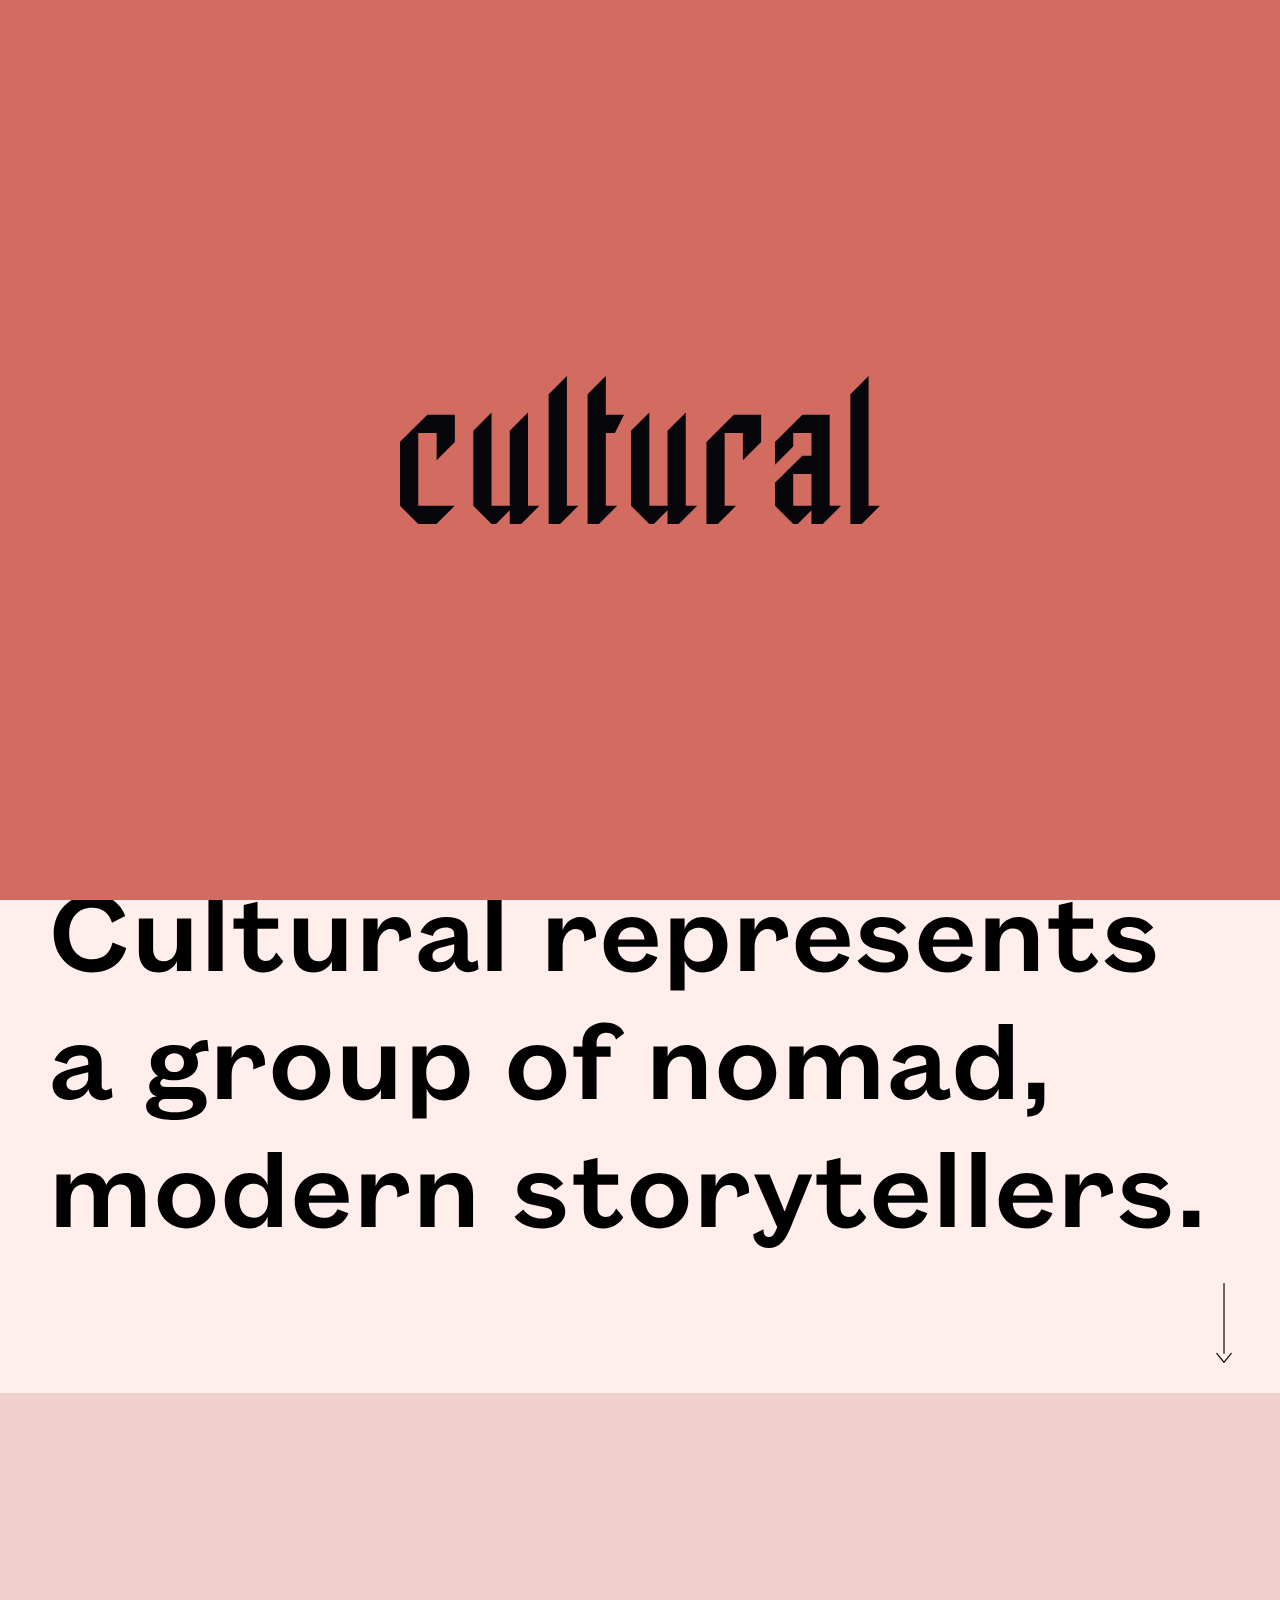
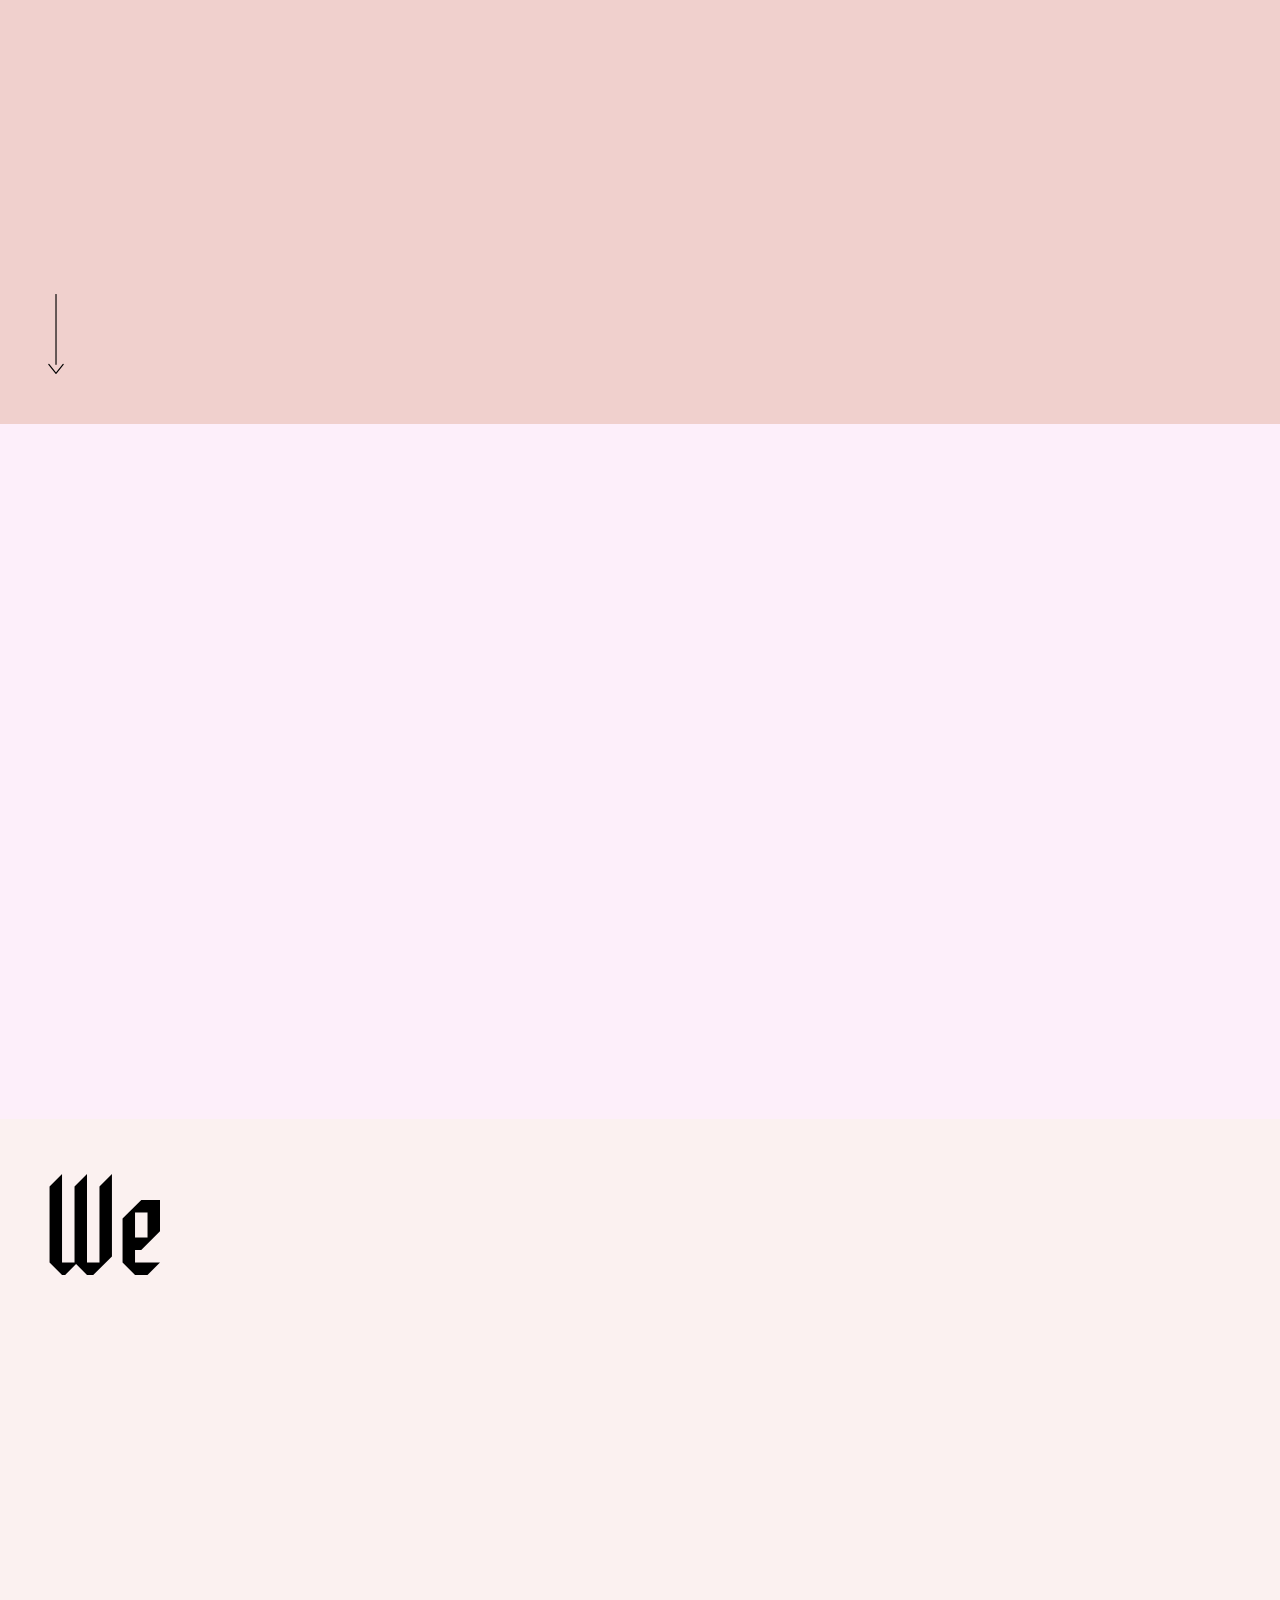
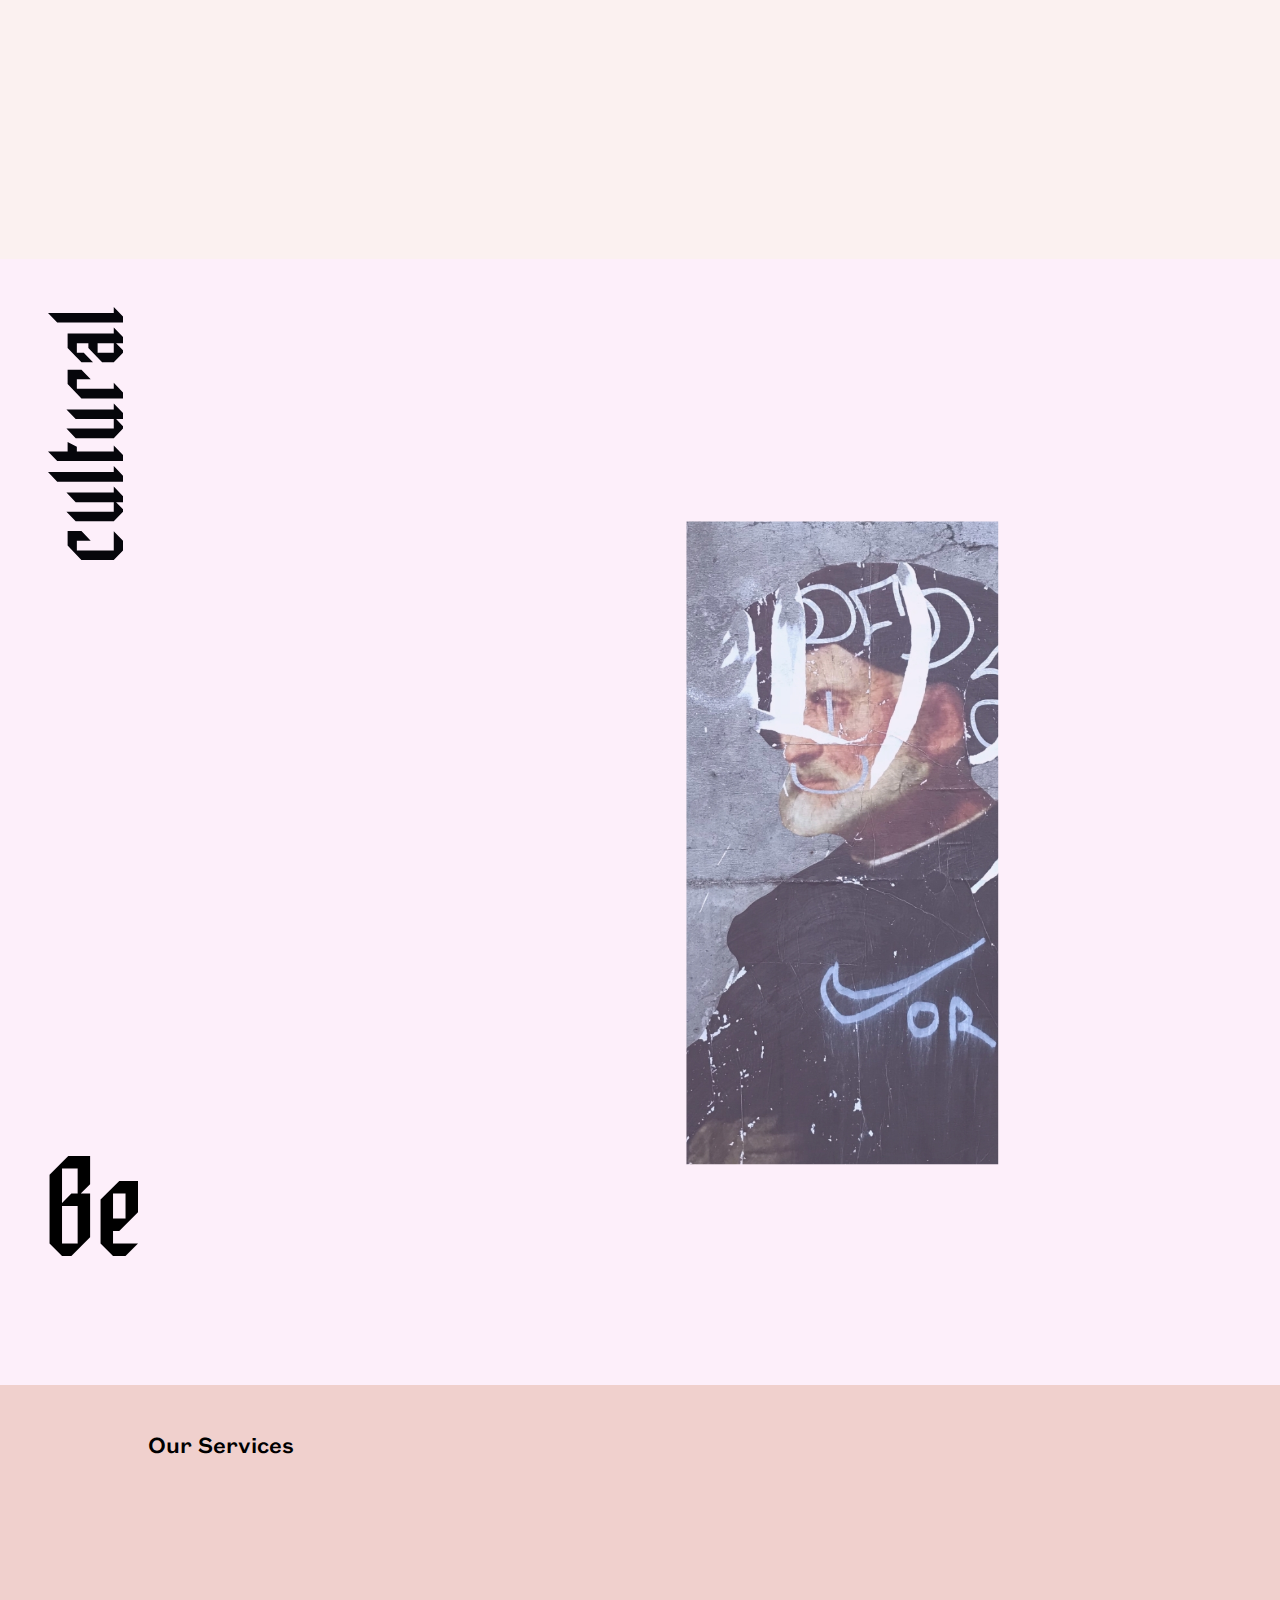
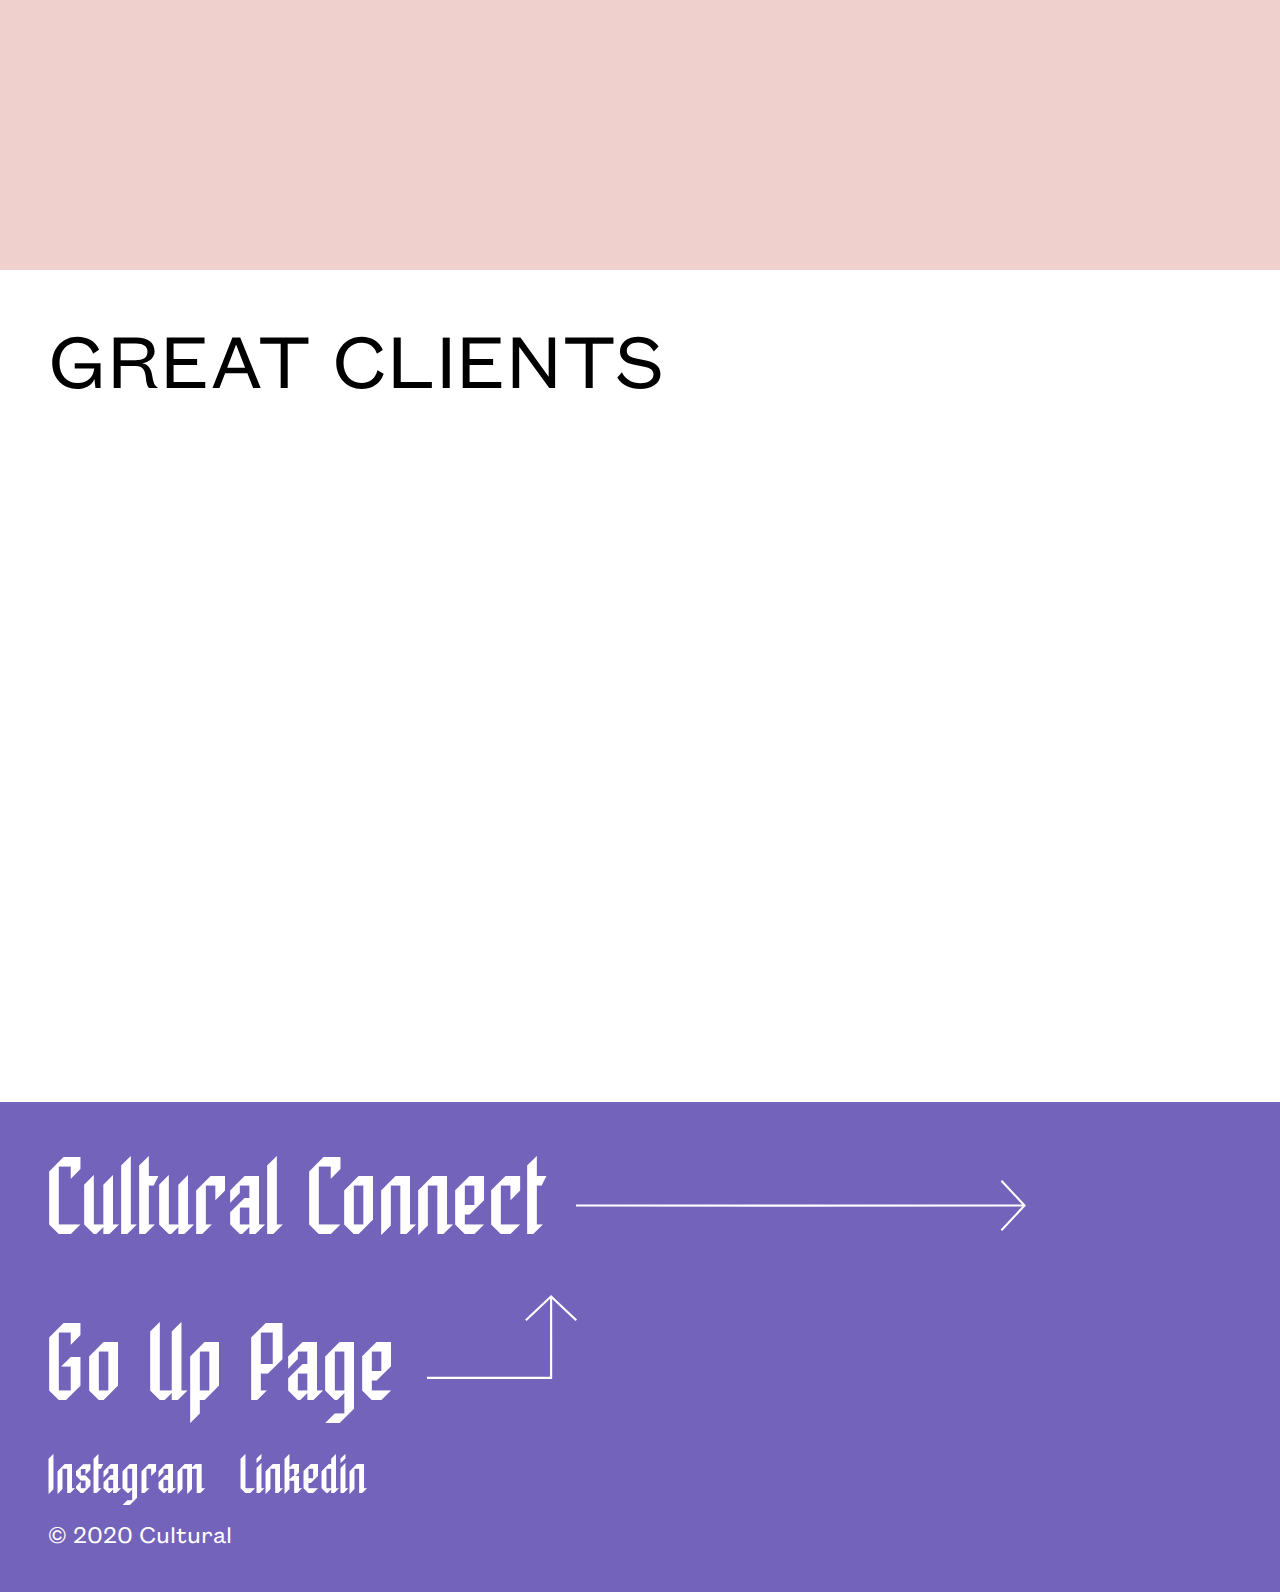
==== commit b850af21: "9/6" ====
--- a/about.html
+++ b/about.html
@@ -34,7 +34,7 @@
                         <ul class="d-lg-flex d-none align-items-center list-unstyled menu-list m-0">
                             <li><a href="work.html">Work</a></li>
                             <li><a href="about.html">About </a></li>
-                            <li><a href="connect.html">Connect</a></li>
+                            <li><a href="javascript:void(0)" class="contact-click">Connect</a></li>
                         </ul>
 
                     </div>
@@ -407,10 +407,10 @@
         <footer class="main-footer">
             <div class="container-fluid px-lg-5">
                 <div>
-                    <a href="index.html" class="big-footer-link d-inline-block">
+                    <a href="javascript:void(0)" class="big-footer-link d-inline-block contact-click">
                         <div class="row align-items-center">
                             <div class="col-auto">
-                                Cultural Home
+                                Cultural Connect
                             </div>
                             <div class="col">
                                 <img src="images/arrow-right.svg" class="img-fluid arrow-right" alt="">
@@ -432,12 +432,12 @@
                 </div>
                 <ul class="footer-social list-inline">
                     <li class="list-inline-item">
-                        <a href="#">
+                        <a href="https://www.instagram.com/wearecultural" target="_blank">
                             Instagram
                         </a>
                     </li>
                     <li class="list-inline-item">
-                        <a href="#">
+                        <a href="https://www.linkedin.com/company/cultural-design/about/?viewAsMember=true" target="_blank">
                             Linkedin
                         </a>
                     </li>
@@ -484,12 +484,12 @@
                         </div>
                         <ul class="footer-social list-inline">
                             <li class="list-inline-item">
-                                <a href="#">
+                                <a href="https://www.instagram.com/wearecultural" target="_blank">
                                     Instagram
                                 </a>
                             </li>
                             <li class="list-inline-item">
-                                <a href="#">
+                                <a href="https://www.linkedin.com/company/cultural-design/about/?viewAsMember=true" target="_blank">
                                     Linkedin
                                 </a>
                             </li>
@@ -528,7 +528,6 @@
     </div>
 
 </div>
-
 <div id="menu-btn"
      class="custom-menu align-items-center justify-content-center d-lg-none d-flex">
     <div class="menu-line-container">
@@ -540,7 +539,7 @@
     <ul class="list-unstyled">
         <li class="one"><a href="work.html">Work</a></li>
         <li class="tow"><a href="about.html">About </a></li>
-        <li class="three"><a href="connect.html">Connect</a></li>
+        <li class="three"><a href="javascript:void(0)">Connect</a></li>
     </ul>
 </div>
 
--- a/css/style.css
+++ b/css/style.css
@@ -1,3 +1,3 @@
-@import url(bootstrap.min.css);@import url(locomotive-scroll.css);@font-face{font-family:Grotesk;src:url(../fonts/FoundersGroteskText-Regular.otf);font-weight:400}@font-face{font-family:Grotesk;src:url(../fonts/FoundersGroteskText-Medium.otf);font-weight:500}@font-face{font-family:Grotesk;src:url(../fonts/FoundersGroteskText-Bold.otf);font-weight:700}@font-face{font-family:Blak;src:url(../fonts/BlakNormal.otf);font-weight:700}body{color:#000;font-family:Grotesk, 'sans-serif'}a{text-decoration:none;-webkit-transition:all ease-in-out 0.3s;transition:all ease-in-out 0.3s}a:hover{text-decoration:none}.page-container{position:relative;background-color:#f5f5f5;padding-top:110px}.page-container.about-page{background-color:#FFEEEB}.page-container.about-page footer.main-footer{margin-top:0}.placeholder-container{overflow:hidden;position:fixed;top:0;left:0;right:0;width:100%;height:100vh;z-index:10000;bottom:0}.placeholder-container span{position:absolute;width:250%;height:100vh;z-index:99;left:-75%;top:0;background-color:#000}.placeholder-container .placeholder{position:absolute;width:250%;height:100vh;z-index:99999;background-color:#D26C60;left:-75%;top:0;display:-webkit-box;display:-ms-flexbox;display:flex;-webkit-box-orient:vertical;-webkit-box-direction:normal;-ms-flex-direction:column;flex-direction:column;-webkit-box-align:center;-ms-flex-align:center;align-items:center;-webkit-box-pack:center;-ms-flex-pack:center;justify-content:center}.placeholder-container .placeholder img{width:15%;height:auto;opacity:1;-webkit-animation-name:arrow-animate;animation-name:arrow-animate;-webkit-animation-duration:3s;animation-duration:3s;-webkit-animation-iteration-count:infinite;animation-iteration-count:infinite}.main-wrapper{position:relative;height:100vh;background-color:#D26C60}#header{position:absolute;right:0;top:0;left:0;z-index:10;padding:30px 0}#header .logo img{opacity:0;height:50px;width:auto}@media (max-width: 991.98px){#header .logo img{height:40px}}#header .menu-list li:not(:last-child){margin-right:30px}#header .menu-list li{opacity:0;-webkit-transform:scale(0.5) translateX(-70px);transform:scale(0.5) translateX(-70px)}#header .menu-list li a{font-weight:500;font-size:30px;color:#000;-webkit-transition:all ease-in-out 0.6s;transition:all ease-in-out 0.6s}#header .menu-list li.hover a{color:#000}#header .menu-list li.notHover a{color:rgba(0,0,0,0.5)}#myVideo{display:block;margin:0 auto;min-width:100%;min-height:100%}#footer{background-color:rgba(210,108,96,0.8);position:absolute;bottom:0;right:0;left:0;z-index:9;padding:10px 0}#footer p{font-size:30px}@media (max-width: 991.98px){#footer p{font-size:20px}}#footer a{color:#000;font-size:30px;font-family:Blak, "sans-serif"}@media (max-width: 991.98px){#footer a{font-size:20px}}#footer a:first-child{margin-right:15px}#footer a:hover{color:#7463BA}.mobile-menu{overflow:hidden;opacity:0;display:none;-webkit-box-align:center;-ms-flex-align:center;align-items:center;-webkit-box-pack:center;-ms-flex-pack:center;justify-content:center;position:fixed;top:0;left:0;right:0;height:100vh;z-index:9000;background-color:#D26C60;width:100%}.mobile-menu ul{margin:0}.mobile-menu ul li{opacity:0;text-align:center}.mobile-menu ul li:nth-child(odd){-webkit-transform:translateX(150px);transform:translateX(150px)}.mobile-menu ul li.tow{-webkit-transform:translateX(-150px);transform:translateX(-150px)}.mobile-menu ul li:not(:last-child){margin-bottom:20px}.mobile-menu ul li a{font-size:70px;font-weight:500;color:#000}#menu-btn{position:absolute;top:20px;right:15px;z-index:9001;height:60px;width:60px;border-radius:50%;border:1px solid #000;cursor:pointer}#menu-btn .menu-line-container{width:100%;position:relative}#menu-btn span{position:absolute;width:70%;left:50%;-webkit-transform:translateX(-50%);transform:translateX(-50%);height:2px;background-color:#000}#menu-btn span.line1{top:-5px}#menu-btn span.line2{top:5px}.big-top-title.big-top-title-2 h2{font-size:7.2vw}.big-top-title.big-top-title-2 h2.title-big-2{font-size:7vw;height:7.2vw}.big-top-title.big-top-title-2 h2.title-big-2 span{top:-2vw}.big-top-title h2{font-size:8.2vw;font-weight:500;overflow:hidden;position:relative;height:9.2vw;margin:0}.big-top-title h2 span{position:absolute;z-index:4;display:block;line-height:9vw}@media (min-width: 992px){.first-section{height:calc(100vh - 110px)}}.arrow-down{position:absolute;bottom:40px;-webkit-animation-name:arrow-animate;animation-name:arrow-animate;-webkit-animation-duration:2s;animation-duration:2s;-webkit-animation-iteration-count:infinite;animation-iteration-count:infinite}.arrow-down img{height:80px;width:auto}@media (max-width: 1199.98px){.arrow-down{display:none}}.arrow-down-right{right:0}.arrow-down-left{left:0}@-webkit-keyframes arrow-animate{0%{-webkit-transform:translateY(-20px);transform:translateY(-20px);opacity:0.5}50%{-webkit-transform:translateY(0);transform:translateY(0);opacity:1}100%{-webkit-transform:translateY(-20px);transform:translateY(-20px);opacity:0.5}}@keyframes arrow-animate{0%{-webkit-transform:translateY(-20px);transform:translateY(-20px);opacity:0.5}50%{-webkit-transform:translateY(0);transform:translateY(0);opacity:1}100%{-webkit-transform:translateY(-20px);transform:translateY(-20px);opacity:0.5}}.full-width-img{width:100%;height:auto}.main-title{-webkit-transition:all ease 0.2s;transition:all ease 0.2s;font-family:Blak, 'sans-serif';font-size:100px;text-transform:uppercase}@media (max-width: 991.98px){.main-title{font-size:48px}}.main-title.top-left-main-title{top:-60px;left:15px;position:absolute;z-index:2}@media (max-width: 991.98px){.main-title.top-left-main-title{top:-28px}}.main-title.bottom-right-main-title{bottom:0;right:15px;position:absolute;z-index:2;margin:0}.scale-rotate-img img{-webkit-transform:scale(1.2) rotate(5deg);transform:scale(1.2) rotate(5deg)}.scale-rotate-img-reverse img{-webkit-transform:scale(1.2) rotate(-5deg);transform:scale(1.2) rotate(-5deg)}.my-breadcrumb{font-size:20px}.my-breadcrumb span{border-bottom:1px solid #000}.card-container{position:relative}.card-container a{overflow:hidden;-webkit-clip-path:polygon(30% 10%, 70% 10%, 70% 90%, 30% 90%);clip-path:polygon(30% 10%, 70% 10%, 70% 90%, 30% 90%);display:block;-webkit-transform:translateY(150px);transform:translateY(150px);-webkit-transition:none;transition:none}.card-container.card-1 .my-breadcrumb{position:absolute;top:0;left:105%;width:50%;line-height:25px}@media (max-width: 991.98px){.card-container.card-1 .my-breadcrumb{position:static;margin-bottom:40px}}.card-container.card-2 .my-breadcrumb{position:absolute;bottom:0;right:105%;width:50%;line-height:25px;text-align:right}@media (max-width: 991.98px){.card-container.card-2 .my-breadcrumb{position:static;float:right}}@media (min-width: 768px){.card-container.card-2{margin-top:70%}}.card-container .top-right-main-title{position:absolute;top:15px;left:15px;color:white}.card-container .bottom-left-main-title{position:absolute;color:white;bottom:15px;left:15px}.main-footer{padding-bottom:20px;padding-top:20px;margin-top:70px;background-color:#7463BA;color:white}@media (max-width: 991.98px){.main-footer{margin-top:40px}}.main-footer a{font-family:Blak, 'sans-serif';color:white}.main-footer a.big-footer-link{font-size:100px}@media (max-width: 991.98px){.main-footer a.big-footer-link{font-size:40px}}.main-footer p{color:white;font-size:25px}@media (max-width: 991.98px){.main-footer p{font-size:20px;margin-bottom:0}}.arrow-right{max-width:450px;width:100%}.arrow-up{max-width:150px;position:relative;top:-35px}@media (max-width: 991.98px){.arrow-up{max-width:80px;top:-24px}}.footer-social{margin-bottom:5px}.footer-social li:not(:last-child){margin-right:30px}.footer-social li a{color:white;font-family:Blak, "sans-serif";font-size:50px}@media (max-width: 991.98px){.footer-social li a{font-size:30px}}.mt-30{margin-top:30px}.y-150{-webkit-transform:translateY(150px);transform:translateY(150px)}.clip-path{-webkit-clip-path:polygon(30% 10%, 70% 10%, 70% 90%, 30% 90%);clip-path:polygon(30% 10%, 70% 10%, 70% 90%, 30% 90%);overflow:hidden}.opacity-0{opacity:0}.paragraph p{font-size:25px}@media (max-width: 991.98px){.paragraph p{font-size:16px}}.about-first-section .section-img-container{margin-top:-7vw}.about-first-section .big-top-title h2{font-size:9.3vw;height:10vw}@media (max-width: 991.98px){.about-first-section .big-top-title h2 span{line-height:10vw}}.t-1{margin-top:-7vw}.about-first-section{padding-bottom:80px;position:relative}@media (max-width: 1199.98px){.about-first-section{padding-bottom:40px}}.about-first-section .arrow-down-right{bottom:30px}.about-first-section .section-img-container img{-webkit-transform:translateY(100px);transform:translateY(100px);-webkit-clip-path:polygon(0 0, 0 0, 0 100%, 0 100%);clip-path:polygon(0 0, 0 0, 0 100%, 0 100%)}.about-second-section{background-color:#F0D0CD;overflow:hidden}.about-second-section .arrow-down{bottom:10px}.about-second-section h2{font-size:9vw;font-family:Blak, 'sans-serif';line-height:9vw;margin-bottom:30px;opacity:0;-webkit-transform:translateY(100px);transform:translateY(100px)}@media (max-width: 991.98px){.about-second-section h2{font-size:45px;margin-bottom:20px;line-height:1.1}}.description-container.d-pl{padding-left:22vw}@media (max-width: 991.98px){.description-container.d-pl{padding-left:0}}.description-container p{opacity:0;-webkit-transform:translateY(100px);transform:translateY(100px);font-size:3.2vw}@media (max-width: 1199.98px){.description-container p{font-size:25px;text-align:left !important}}@media (max-width: 991.98px){.description-container p{font-size:17px}}.bg-1{background-color:#FDEFFA}.desc-2-container{position:absolute;top:20px;right:15px;width:66vw;text-align:right}@media (max-width: 991.98px){.desc-2-container{position:static;width:100%}.desc-2-container p{font-size:16px}}.desc-2-container p{font-size:3.4vw}.about-third-section .arrow-down-right{right:60px}.about-third-section p{opacity:0;-webkit-transform:translateY(50px);transform:translateY(50px);margin-bottom:0}@media (max-width: 991.98px){.about-third-section p{margin-top:15px;font-size:17px}}.about-third-section img{-webkit-clip-path:polygon(0 0, 0 0, 0 100%, 0 100%);clip-path:polygon(0 0, 0 0, 0 100%, 0 100%)}.we{position:relative;font-size:130px;line-height:120px;font-family:Blak, "sans-serif"}@media (max-width: 1199.98px){.we{font-size:50px;line-height:57px;margin-top:20px}}.v-line{top:0;position:absolute;display:block;width:2px;height:83%;left:50px;background-color:#000}@media (max-width: 1199.98px){.v-line{display:none}}.about-fourth-section .v-line{top:188px;height:0}.about-fourth-section img{-webkit-clip-path:polygon(100% 0, 100% 0, 100% 100%, 100% 100%);clip-path:polygon(100% 0, 100% 0, 100% 100%, 100% 100%)}.desc-3-container{position:absolute;left:0;top:5px;width:43vw;z-index:2}.desc-3-container p{font-size:3.2vw;opacity:0;-webkit-transform:translateY(50px);transform:translateY(50px)}@media (max-width: 1199.98px){.desc-3-container{position:static;width:100%;margin-top:20px}.desc-3-container p{font-size:17px}}.bg-2{background-color:#FBF1F0}.cultural-section{position:relative;z-index:2}@media (max-width: 1199.98px){.cultural-section{margin-bottom:20px}}.cultural-section img{width:75px;height:auto}@media (max-width: 1199.98px){.cultural-section img{width:32px}}.cultural-section p{opacity:0;-webkit-transform:translateY(50px);transform:translateY(50px);font-size:3.2vw;margin-top:-7px;margin-bottom:0}@media (max-width: 1199.98px){.cultural-section p{font-size:17px}}@media (min-width: 992px){.about-fifth-section{padding-bottom:90px !important}}.about-fifth-section .v-line{top:370px;height:0}.about-fifth-section .section-img-container{margin-top:-9.3vw}@media (max-width: 991.98px){.about-fifth-section .section-img-container{margin-top:0}}.about-fifth-section .be-section{margin-top:-9vw}@media (max-width: 991.98px){.about-fifth-section .be-section{margin-top:0}}.about-fifth-section .be-section .be{position:relative;font-size:130px;line-height:120px;font-family:Blak, "sans-serif"}@media (max-width: 1199.98px){.about-fifth-section .be-section .be{font-size:50px;line-height:57px;margin-top:20px}}.about-fifth-section .be-section p{font-size:4.3vw;opacity:0;-webkit-transform:translateY(50px);transform:translateY(50px);margin-bottom:0}@media (max-width: 991.98px){.about-fifth-section .be-section p{margin-top:15px;font-size:17px}}.our-service-section{background-color:#F0D0CD}.our-service-section .our-service-outer .v-line{height:0;top:-110px}@media (min-width: 992px){.our-service-section .our-service-outer{padding-left:100px;padding-right:100px}}.our-service-section .title-1{margin-bottom:30px}.our-service-section .service-accordion{padding-top:50px;padding-bottom:50px}.our-service-section .service-accordion .card-body{padding:0}.our-service-section .service-accordion .card-body ul{padding-left:5px}.our-service-section .service-accordion .card-body ul li{font-size:20px}@media (max-width: 991.98px){.our-service-section .service-accordion .card-body ul li{font-size:15px}}.our-service-section .service-accordion .card{opacity:0;-webkit-transform:translateY(100px);transform:translateY(100px);border:0;background-color:transparent}.our-service-section .service-accordion .card .card-header{border-bottom:0;border-radius:0;background-color:transparent;padding:0}.our-service-section .service-accordion .card .card-header button{display:block;position:relative;padding:0;width:100%;text-align:left;text-decoration:none;color:#000;font-size:50px}@media (max-width: 991.98px){.our-service-section .service-accordion .card .card-header button{font-size:25px}}.our-service-section .service-accordion .card .card-header button:before{content:'';display:block;position:absolute;right:0;top:50%;-webkit-transform:translateY(-50%);transform:translateY(-50%);width:40px;background-color:#000;height:3px;border-radius:30px;-webkit-transition:all ease-in-out 0.4s;transition:all ease-in-out 0.4s}@media (max-width: 991.98px){.our-service-section .service-accordion .card .card-header button:before{width:20px;height:2px}}.our-service-section .service-accordion .card .card-header button:after{content:'';display:block;position:absolute;right:0;top:50%;-webkit-transform:translateY(-50%);transform:translateY(-50%);width:40px;background-color:#000;height:3px;border-radius:30px;-webkit-transition:all ease-in-out 0.4s;transition:all ease-in-out 0.4s}@media (max-width: 991.98px){.our-service-section .service-accordion .card .card-header button:after{width:20px;height:2px}}.our-service-section .service-accordion .card .card-header button:hover{text-decoration:none}.our-service-section .service-accordion .card .card-header button[aria-expanded="false"]:after{-webkit-transform:rotate(90deg) translate(-1px, -1px);transform:rotate(90deg) translate(-1px, -1px)}@media (max-width: 991.98px){.our-service-section .service-accordion .card .card-header button[aria-expanded="false"]:after{-webkit-transform:rotate(90deg) translate(0, 0);transform:rotate(90deg) translate(0, 0)}}.our-service-section .service-accordion .card .card-header button[aria-expanded="false"]:before{-webkit-transform:rotate(180deg);transform:rotate(180deg)}.our-client-section{background-color:white}.our-client-section h2{font-size:80px;font-weight:400;margin-bottom:40px}@media (max-width: 991.98px){.our-client-section h2{font-size:28px;margin-bottom:15px}}.our-client-section .clint-img-container{display:-webkit-box;display:-ms-flexbox;display:flex;-webkit-box-align:center;-ms-flex-align:center;align-items:center;-webkit-box-pack:center;-ms-flex-pack:center;justify-content:center;height:150px;opacity:0}@media (max-width: 991.98px){.our-client-section .clint-img-container{height:130px}}.our-client-section .clint-img-container img{max-height:100px;max-width:58%;-webkit-filter:grayscale(100%);filter:grayscale(100%)}@media (max-width: 991.98px){.our-client-section .clint-img-container img{max-width:85%}}.connect-page{min-height:100vh;display:-webkit-box;display:-ms-flexbox;display:flex;position:fixed;z-index:999999;top:0;left:0;width:100%;overflow-y:auto;-webkit-box-align:center;-ms-flex-align:center;align-items:center;-webkit-box-pack:center;-ms-flex-pack:center;justify-content:center;background-color:#7463BA;-webkit-transform:translateX(100%);transform:translateX(100%)}@media (max-width: 1199.98px){.connect-page{padding-top:30px}}.arrow-back img{width:50px}.v-container{position:fixed;right:0;top:0;bottom:0}.index-header{background-color:rgba(210,108,96,0.8)}.left-side h2{font-size:6vw;color:#F6C9EF;line-height:5.5vw;margin-bottom:30px}@media (max-width: 991.98px){.left-side h2{font-size:33px;line-height:1.1}}.left-side .link-q{margin-bottom:30px}@media (max-width: 991.98px){.left-side .link-q{margin-bottom:20px}}.left-side .link-q p{color:#F6C9EF;margin-bottom:0;font-size:20px;line-height:22px}.left-side .link-q a{font-size:20px;font-weight:500;color:#F6C9EF}.left-side .link-q a:hover{color:#000}.left-side .footer-social a:hover{color:#000}.form-container{margin-top:20px}@media (max-width: 1199.98px){.form-container{margin-bottom:30px}}.form-container .input-container{margin-bottom:30px;position:relative}.form-container .input-container:after{position:absolute;content:'';display:block;width:1px;height:20%;right:0;bottom:0;background-color:white;-webkit-transition:all ease-in-out 0.6s;transition:all ease-in-out 0.6s}.form-container .input-container.focus:after{height:60%}.form-container .input-container.textarea:after{height:100%}.form-container .input-container input,.form-container .input-container textarea{padding-left:15px;padding-right:15px;display:block;font-size:20px;outline:0;-webkit-box-shadow:none;box-shadow:none;color:white;width:100%;background-color:transparent;border:0;border-bottom:1px solid white}.form-container .input-container input::-webkit-input-placeholder,.form-container .input-container textarea::-webkit-input-placeholder{color:white}.form-container .input-container input:-ms-input-placeholder,.form-container .input-container textarea:-ms-input-placeholder{color:white}.form-container .input-container input::-ms-input-placeholder,.form-container .input-container textarea::-ms-input-placeholder{color:white}.form-container .input-container input::placeholder,.form-container .input-container textarea::placeholder{color:white}input::-webkit-outer-spin-button,input::-webkit-inner-spin-button{-webkit-appearance:none;margin:0}input[type=number]{-moz-appearance:textfield}.btn-container{position:relative;display:inline-block;border-top:2px solid transparent;-webkit-transition:all ease-in-out 0.6s;transition:all ease-in-out 0.6s}.btn-container:after{position:absolute;content:'';display:block;width:2px;height:50%;right:0;bottom:0;background-color:white;-webkit-transition:all ease-in-out 0.6s;transition:all ease-in-out 0.6s}.btn-container:before{position:absolute;content:'';display:block;width:2px;height:50%;left:0;bottom:0;background-color:white;-webkit-transition:all ease-in-out 0.6s;transition:all ease-in-out 0.6s}.btn-container:hover{border-top-color:white}.btn-container:hover:after{height:100%}.btn-container:hover:before{height:100%}.btn-container button{cursor:pointer;border:0;border-bottom:2px solid #fff;color:white;background-color:transparent;font-weight:500;padding:5px 25px;font-size:25px}.nav_active{height:100vh !important;overflow:hidden !important}
+@import url(bootstrap.min.css);@import url(locomotive-scroll.css);@font-face{font-family:Grotesk;src:url(../fonts/FoundersGroteskText-Regular.otf);font-weight:400}@font-face{font-family:Grotesk;src:url(../fonts/FoundersGroteskText-Medium.otf);font-weight:500}@font-face{font-family:Grotesk;src:url(../fonts/FoundersGroteskText-Bold.otf);font-weight:700}@font-face{font-family:Blak;src:url(../fonts/BlakNormal.otf);font-weight:700}body{color:#000;font-family:Grotesk, 'sans-serif'}a{text-decoration:none;-webkit-transition:all ease-in-out 0.3s;transition:all ease-in-out 0.3s}a:hover{text-decoration:none}.page-container{position:relative;background-color:#f5f5f5;padding-top:110px}.page-container.about-page{background-color:#FFEEEB}.page-container.about-page footer.main-footer{margin-top:0}.placeholder-container{overflow:hidden;position:fixed;top:0;left:0;right:0;width:100%;height:100vh;z-index:10000;bottom:0}.placeholder-container span{position:absolute;width:250%;height:100vh;z-index:99;left:-75%;top:0;background-color:#000}.placeholder-container .placeholder{position:absolute;width:250%;height:100vh;z-index:99999;background-color:#D26C60;left:-75%;top:0;display:-webkit-box;display:-ms-flexbox;display:flex;-webkit-box-orient:vertical;-webkit-box-direction:normal;-ms-flex-direction:column;flex-direction:column;-webkit-box-align:center;-ms-flex-align:center;align-items:center;-webkit-box-pack:center;-ms-flex-pack:center;justify-content:center}.placeholder-container .placeholder img{width:15%;height:auto;opacity:1;-webkit-animation-name:arrow-animate;animation-name:arrow-animate;-webkit-animation-duration:3s;animation-duration:3s;-webkit-animation-iteration-count:infinite;animation-iteration-count:infinite}.main-wrapper{position:relative;height:100vh;background-color:#D26C60}#header{position:absolute;right:0;top:0;left:0;z-index:10;padding:30px 0}#header .logo img{opacity:0;height:50px;width:auto}@media (max-width: 991.98px){#header .logo img{height:40px}}#header .menu-list li:not(:last-child){margin-right:30px}#header .menu-list li{opacity:0;-webkit-transform:scale(0.5) translateX(-70px);transform:scale(0.5) translateX(-70px)}#header .menu-list li a{font-weight:500;font-size:30px;color:#000;-webkit-transition:all ease-in-out 0.6s;transition:all ease-in-out 0.6s}#header .menu-list li.hover a{color:#000}#header .menu-list li.notHover a{color:rgba(0,0,0,0.5)}#myVideo{display:block;margin:0 auto;min-width:100%;min-height:100%}#footer{position:absolute;bottom:0;right:0;left:0;z-index:9;padding:10px 0}#footer p{font-size:30px}@media (max-width: 991.98px){#footer p{font-size:20px}}#footer a{color:#000;font-size:30px;font-family:Blak, "sans-serif"}@media (max-width: 991.98px){#footer a{font-size:20px}}#footer a:first-child{margin-right:15px}#footer a:hover{color:#7463BA}.mobile-menu{overflow:hidden;opacity:0;display:none;-webkit-box-align:center;-ms-flex-align:center;align-items:center;-webkit-box-pack:center;-ms-flex-pack:center;justify-content:center;position:fixed;top:0;left:0;right:0;height:100vh;z-index:9000;background-color:#D26C60;width:100%}.mobile-menu ul{margin:0}.mobile-menu ul li{opacity:0;text-align:center}.mobile-menu ul li:nth-child(odd){-webkit-transform:translateX(150px);transform:translateX(150px)}.mobile-menu ul li.tow{-webkit-transform:translateX(-150px);transform:translateX(-150px)}.mobile-menu ul li:not(:last-child){margin-bottom:20px}.mobile-menu ul li a{font-size:70px;font-weight:500;color:#000}#menu-btn{position:absolute;top:20px;right:15px;z-index:9001;height:60px;width:60px;border-radius:50%;border:1px solid #000;cursor:pointer}#menu-btn .menu-line-container{width:100%;position:relative}#menu-btn span{position:absolute;width:70%;left:50%;-webkit-transform:translateX(-50%);transform:translateX(-50%);height:2px;background-color:#000}#menu-btn span.line1{top:-5px}#menu-btn span.line2{top:5px}.big-top-title.big-top-title-2 h2{font-size:7.2vw}.big-top-title.big-top-title-2 h2.title-big-2{font-size:7vw;height:7.2vw}.big-top-title.big-top-title-2 h2.title-big-2 span{top:-2vw}.big-top-title h2{font-size:8.2vw;font-weight:500;overflow:hidden;position:relative;height:9.2vw;margin:0}.big-top-title h2 span{position:absolute;z-index:4;display:block;line-height:9vw}@media (min-width: 992px){.first-section{height:calc(100vh - 110px)}}.arrow-down{position:absolute;bottom:40px;-webkit-animation-name:arrow-animate;animation-name:arrow-animate;-webkit-animation-duration:2s;animation-duration:2s;-webkit-animation-iteration-count:infinite;animation-iteration-count:infinite}.arrow-down img{height:80px;width:auto}@media (max-width: 1199.98px){.arrow-down{display:none}}.arrow-down-right{right:0}.arrow-down-left{left:0}@-webkit-keyframes arrow-animate{0%{-webkit-transform:translateY(-20px);transform:translateY(-20px);opacity:0.5}50%{-webkit-transform:translateY(0);transform:translateY(0);opacity:1}100%{-webkit-transform:translateY(-20px);transform:translateY(-20px);opacity:0.5}}@keyframes arrow-animate{0%{-webkit-transform:translateY(-20px);transform:translateY(-20px);opacity:0.5}50%{-webkit-transform:translateY(0);transform:translateY(0);opacity:1}100%{-webkit-transform:translateY(-20px);transform:translateY(-20px);opacity:0.5}}.full-width-img{width:100%;height:auto}.main-title{-webkit-transition:all ease 0.2s;transition:all ease 0.2s;font-family:Blak, 'sans-serif';font-size:100px;text-transform:uppercase}@media (max-width: 991.98px){.main-title{font-size:48px}}.main-title.top-left-main-title{top:-60px;left:15px;position:absolute;z-index:2}@media (max-width: 991.98px){.main-title.top-left-main-title{top:-28px}}.main-title.bottom-right-main-title{bottom:0;right:15px;position:absolute;z-index:2;margin:0}.scale-rotate-img img{-webkit-transform:scale(1.2) rotate(5deg);transform:scale(1.2) rotate(5deg)}.scale-rotate-img-reverse img{-webkit-transform:scale(1.2) rotate(-5deg);transform:scale(1.2) rotate(-5deg)}.my-breadcrumb{font-size:20px}.my-breadcrumb span{border-bottom:1px solid #000}.card-container{position:relative}.card-container a{overflow:hidden;-webkit-clip-path:polygon(30% 10%, 70% 10%, 70% 90%, 30% 90%);clip-path:polygon(30% 10%, 70% 10%, 70% 90%, 30% 90%);display:block;-webkit-transform:translateY(150px);transform:translateY(150px);-webkit-transition:none;transition:none}.card-container.card-1 .my-breadcrumb{position:absolute;top:0;left:105%;width:50%;line-height:25px}@media (max-width: 991.98px){.card-container.card-1 .my-breadcrumb{position:static;margin-bottom:40px}}.card-container.card-2 .my-breadcrumb{position:absolute;bottom:0;right:105%;width:50%;line-height:25px;text-align:right}@media (max-width: 991.98px){.card-container.card-2 .my-breadcrumb{position:static;float:right}}@media (min-width: 768px){.card-container.card-2{margin-top:70%}}.card-container .top-right-main-title{position:absolute;top:15px;left:15px;color:white}.card-container .bottom-left-main-title{position:absolute;color:white;bottom:15px;left:15px}.main-footer{padding-bottom:20px;padding-top:20px;margin-top:70px;background-color:#7463BA;color:white}@media (max-width: 991.98px){.main-footer{margin-top:40px}}.main-footer a{font-family:Blak, 'sans-serif';color:white}.main-footer a.big-footer-link{font-size:100px}@media (max-width: 991.98px){.main-footer a.big-footer-link{font-size:40px}}.main-footer p{color:white;font-size:25px}@media (max-width: 991.98px){.main-footer p{font-size:20px;margin-bottom:0}}.arrow-right{max-width:450px;width:100%}.arrow-up{max-width:150px;position:relative;top:-35px}@media (max-width: 991.98px){.arrow-up{max-width:80px;top:-24px}}.footer-social{margin-bottom:5px}.footer-social li:not(:last-child){margin-right:30px}.footer-social li a{color:white;font-family:Blak, "sans-serif";font-size:50px}@media (max-width: 991.98px){.footer-social li a{font-size:30px}}.mt-30{margin-top:30px}.y-150{-webkit-transform:translateY(150px);transform:translateY(150px)}.clip-path{-webkit-clip-path:polygon(30% 10%, 70% 10%, 70% 90%, 30% 90%);clip-path:polygon(30% 10%, 70% 10%, 70% 90%, 30% 90%);overflow:hidden}.opacity-0{opacity:0}.paragraph p{font-size:25px}@media (max-width: 991.98px){.paragraph p{font-size:16px}}.about-first-section .section-img-container{margin-top:-7vw}.about-first-section .big-top-title h2{font-size:9.3vw;height:10vw}@media (max-width: 991.98px){.about-first-section .big-top-title h2 span{line-height:10vw}}.t-1{margin-top:-7vw}.about-first-section{padding-bottom:80px;position:relative}@media (max-width: 1199.98px){.about-first-section{padding-bottom:40px}}.about-first-section .arrow-down-right{bottom:30px}.about-first-section .section-img-container img{-webkit-transform:translateY(100px);transform:translateY(100px);-webkit-clip-path:polygon(0 0, 0 0, 0 100%, 0 100%);clip-path:polygon(0 0, 0 0, 0 100%, 0 100%)}.about-second-section{background-color:#F0D0CD;overflow:hidden}.about-second-section .arrow-down{bottom:10px}.about-second-section h2{font-size:9vw;font-family:Blak, 'sans-serif';line-height:9vw;margin-bottom:30px;opacity:0;-webkit-transform:translateY(100px);transform:translateY(100px)}@media (max-width: 991.98px){.about-second-section h2{font-size:45px;margin-bottom:20px;line-height:1.1}}.description-container.d-pl{padding-left:22vw}@media (max-width: 991.98px){.description-container.d-pl{padding-left:0}}.description-container p{opacity:0;-webkit-transform:translateY(100px);transform:translateY(100px);font-size:3.2vw}@media (max-width: 1199.98px){.description-container p{font-size:25px;text-align:left !important}}@media (max-width: 991.98px){.description-container p{font-size:17px}}.bg-1{background-color:#FDEFFA}.desc-2-container{position:absolute;top:20px;right:15px;width:66vw;text-align:right}@media (max-width: 991.98px){.desc-2-container{position:static;width:100%}.desc-2-container p{font-size:16px}}.desc-2-container p{font-size:3.4vw}.about-third-section .arrow-down-right{right:60px}.about-third-section p{opacity:0;-webkit-transform:translateY(50px);transform:translateY(50px);margin-bottom:0}@media (max-width: 991.98px){.about-third-section p{margin-top:15px;font-size:17px}}.about-third-section img{-webkit-clip-path:polygon(0 0, 0 0, 0 100%, 0 100%);clip-path:polygon(0 0, 0 0, 0 100%, 0 100%)}.we{position:relative;font-size:130px;line-height:120px;font-family:Blak, "sans-serif"}@media (max-width: 1199.98px){.we{font-size:50px;line-height:57px;margin-top:20px}}.v-line{top:0;position:absolute;display:block;width:2px;height:83%;left:50px;background-color:#000}@media (max-width: 1199.98px){.v-line{display:none}}.about-fourth-section .v-line{top:188px;height:0}.about-fourth-section img{-webkit-clip-path:polygon(100% 0, 100% 0, 100% 100%, 100% 100%);clip-path:polygon(100% 0, 100% 0, 100% 100%, 100% 100%)}.desc-3-container{position:absolute;left:0;top:5px;width:43vw;z-index:2}.desc-3-container p{font-size:3.2vw;opacity:0;-webkit-transform:translateY(50px);transform:translateY(50px)}@media (max-width: 1199.98px){.desc-3-container{position:static;width:100%;margin-top:20px}.desc-3-container p{font-size:17px}}.bg-2{background-color:#FBF1F0}.cultural-section{position:relative;z-index:2}@media (max-width: 1199.98px){.cultural-section{margin-bottom:20px}}.cultural-section img{width:75px;height:auto}@media (max-width: 1199.98px){.cultural-section img{width:32px}}.cultural-section p{opacity:0;-webkit-transform:translateY(50px);transform:translateY(50px);font-size:3.2vw;margin-top:-7px;margin-bottom:0}@media (max-width: 1199.98px){.cultural-section p{font-size:17px}}@media (min-width: 992px){.about-fifth-section{padding-bottom:90px !important}}.about-fifth-section .v-line{top:370px;height:0}.about-fifth-section .section-img-container{margin-top:-9.3vw}@media (max-width: 991.98px){.about-fifth-section .section-img-container{margin-top:0}}.about-fifth-section .be-section{margin-top:-9vw}@media (max-width: 991.98px){.about-fifth-section .be-section{margin-top:0}}.about-fifth-section .be-section .be{position:relative;font-size:130px;line-height:120px;font-family:Blak, "sans-serif"}@media (max-width: 1199.98px){.about-fifth-section .be-section .be{font-size:50px;line-height:57px;margin-top:20px}}.about-fifth-section .be-section p{font-size:4.3vw;opacity:0;-webkit-transform:translateY(50px);transform:translateY(50px);margin-bottom:0}@media (max-width: 991.98px){.about-fifth-section .be-section p{margin-top:15px;font-size:17px}}.our-service-section{background-color:#F0D0CD}.our-service-section .our-service-outer .v-line{height:0;top:-110px}@media (min-width: 992px){.our-service-section .our-service-outer{padding-left:100px;padding-right:100px}}.our-service-section .title-1{margin-bottom:30px}.our-service-section .service-accordion{padding-top:50px;padding-bottom:50px}.our-service-section .service-accordion .card-body{padding:0}.our-service-section .service-accordion .card-body ul{padding-left:5px}.our-service-section .service-accordion .card-body ul li{font-size:20px}@media (max-width: 991.98px){.our-service-section .service-accordion .card-body ul li{font-size:15px}}.our-service-section .service-accordion .card{opacity:0;-webkit-transform:translateY(100px);transform:translateY(100px);border:0;background-color:transparent}.our-service-section .service-accordion .card .card-header{border-bottom:0;border-radius:0;background-color:transparent;padding:0}.our-service-section .service-accordion .card .card-header button{display:block;position:relative;padding:0;width:100%;text-align:left;text-decoration:none;color:#000;font-size:50px}@media (max-width: 991.98px){.our-service-section .service-accordion .card .card-header button{font-size:25px}}.our-service-section .service-accordion .card .card-header button:before{content:'';display:block;position:absolute;right:0;top:50%;-webkit-transform:translateY(-50%);transform:translateY(-50%);width:40px;background-color:#000;height:3px;border-radius:30px;-webkit-transition:all ease-in-out 0.4s;transition:all ease-in-out 0.4s}@media (max-width: 991.98px){.our-service-section .service-accordion .card .card-header button:before{width:20px;height:2px}}.our-service-section .service-accordion .card .card-header button:after{content:'';display:block;position:absolute;right:0;top:50%;-webkit-transform:translateY(-50%);transform:translateY(-50%);width:40px;background-color:#000;height:3px;border-radius:30px;-webkit-transition:all ease-in-out 0.4s;transition:all ease-in-out 0.4s}@media (max-width: 991.98px){.our-service-section .service-accordion .card .card-header button:after{width:20px;height:2px}}.our-service-section .service-accordion .card .card-header button:hover{text-decoration:none}.our-service-section .service-accordion .card .card-header button[aria-expanded="false"]:after{-webkit-transform:rotate(90deg) translate(-1px, -1px);transform:rotate(90deg) translate(-1px, -1px)}@media (max-width: 991.98px){.our-service-section .service-accordion .card .card-header button[aria-expanded="false"]:after{-webkit-transform:rotate(90deg) translate(0, 0);transform:rotate(90deg) translate(0, 0)}}.our-service-section .service-accordion .card .card-header button[aria-expanded="false"]:before{-webkit-transform:rotate(180deg);transform:rotate(180deg)}.our-client-section{background-color:white}.our-client-section h2{font-size:80px;font-weight:400;margin-bottom:40px}@media (max-width: 991.98px){.our-client-section h2{font-size:28px;margin-bottom:15px}}.our-client-section .clint-img-container{display:-webkit-box;display:-ms-flexbox;display:flex;-webkit-box-align:center;-ms-flex-align:center;align-items:center;-webkit-box-pack:center;-ms-flex-pack:center;justify-content:center;height:150px;opacity:0}@media (max-width: 991.98px){.our-client-section .clint-img-container{height:130px}}.our-client-section .clint-img-container img{max-height:100px;max-width:58%;-webkit-filter:grayscale(100%);filter:grayscale(100%)}@media (max-width: 991.98px){.our-client-section .clint-img-container img{max-width:85%}}.connect-page{min-height:100vh;display:-webkit-box;display:-ms-flexbox;display:flex;position:fixed;z-index:999999;top:0;left:0;width:100%;overflow-y:auto;-webkit-box-align:center;-ms-flex-align:center;align-items:center;-webkit-box-pack:center;-ms-flex-pack:center;justify-content:center;background-color:#7463BA;-webkit-transform:translateX(100%);transform:translateX(100%)}@media (max-width: 1199.98px){.connect-page{padding-top:30px}}.arrow-back img{width:50px}.v-container{position:fixed;right:0;top:0;bottom:0}.left-side h2{font-size:6vw;color:#F6C9EF;line-height:5.5vw;margin-bottom:30px}@media (max-width: 991.98px){.left-side h2{font-size:33px;line-height:1.1}}.left-side .link-q{margin-bottom:30px}@media (max-width: 991.98px){.left-side .link-q{margin-bottom:20px}}.left-side .link-q p{color:#F6C9EF;margin-bottom:0;font-size:20px;line-height:22px}.left-side .link-q a{font-size:20px;font-weight:500;color:#F6C9EF}.left-side .link-q a:hover{color:#000}.left-side .footer-social a:hover{color:#000}.form-container{margin-top:20px}@media (max-width: 1199.98px){.form-container{margin-bottom:30px}}.form-container .input-container{margin-bottom:30px;position:relative}.form-container .input-container:after{position:absolute;content:'';display:block;width:1px;height:20%;right:0;bottom:0;background-color:white;-webkit-transition:all ease-in-out 0.6s;transition:all ease-in-out 0.6s}.form-container .input-container.focus:after{height:60%}.form-container .input-container.textarea:after{height:100%}.form-container .input-container input,.form-container .input-container textarea{padding-left:15px;padding-right:15px;display:block;font-size:20px;outline:0;-webkit-box-shadow:none;box-shadow:none;color:white;width:100%;background-color:transparent;border:0;border-bottom:1px solid white}.form-container .input-container input::-webkit-input-placeholder,.form-container .input-container textarea::-webkit-input-placeholder{color:white}.form-container .input-container input:-ms-input-placeholder,.form-container .input-container textarea:-ms-input-placeholder{color:white}.form-container .input-container input::-ms-input-placeholder,.form-container .input-container textarea::-ms-input-placeholder{color:white}.form-container .input-container input::placeholder,.form-container .input-container textarea::placeholder{color:white}input::-webkit-outer-spin-button,input::-webkit-inner-spin-button{-webkit-appearance:none;margin:0}input[type=number]{-moz-appearance:textfield}.btn-container{position:relative;display:inline-block;border-top:2px solid transparent;-webkit-transition:all ease-in-out 0.6s;transition:all ease-in-out 0.6s}.btn-container:after{position:absolute;content:'';display:block;width:2px;height:50%;right:0;bottom:0;background-color:white;-webkit-transition:all ease-in-out 0.6s;transition:all ease-in-out 0.6s}.btn-container:before{position:absolute;content:'';display:block;width:2px;height:50%;left:0;bottom:0;background-color:white;-webkit-transition:all ease-in-out 0.6s;transition:all ease-in-out 0.6s}.btn-container:hover{border-top-color:white}.btn-container:hover:after{height:100%}.btn-container:hover:before{height:100%}.btn-container button{cursor:pointer;border:0;border-bottom:2px solid #fff;color:white;background-color:transparent;font-weight:500;padding:5px 25px;font-size:25px}.nav_active{height:100vh !important;overflow:hidden !important}
 
 /*# sourceMappingURL=style.css.map */